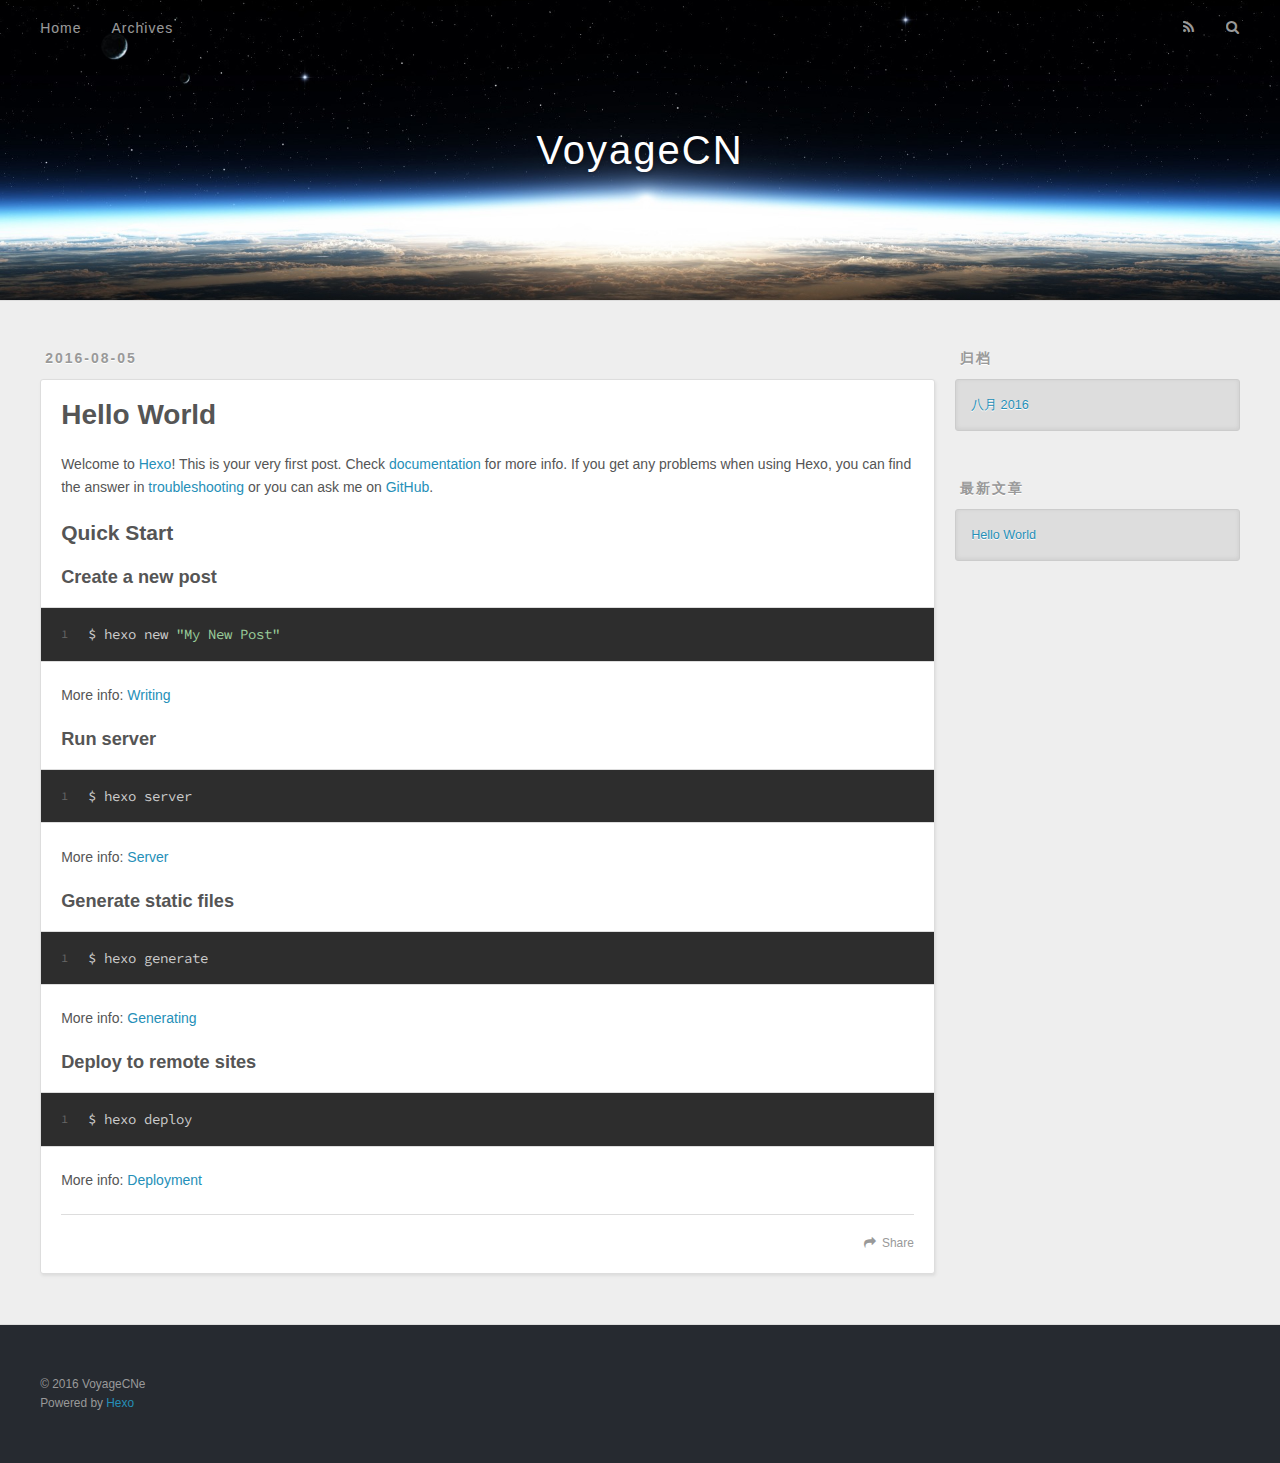
==== index.html @ 7c6bec61 "Site updated: 2016-08-05 23:57:47" ====
<!DOCTYPE html>
<html>
<head>
  <meta charset="utf-8">
  
  <title>VoyageCN</title>
  <meta name="viewport" content="width=device-width, initial-scale=1, maximum-scale=1">
  <meta property="og:type" content="website">
<meta property="og:title" content="VoyageCN">
<meta property="og:url" content="http://yoursite.com/index.html">
<meta property="og:site_name" content="VoyageCN">
<meta name="twitter:card" content="summary">
<meta name="twitter:title" content="VoyageCN">
  
    <link rel="alternate" href="/atom.xml" title="VoyageCN" type="application/atom+xml">
  
  
    <link rel="icon" href="/favicon.png">
  
  
    <link href="//fonts.googleapis.com/css?family=Source+Code+Pro" rel="stylesheet" type="text/css">
  
  <link rel="stylesheet" href="/css/style.css">
  

</head>

<body>
  <div id="container">
    <div id="wrap">
      <header id="header">
  <div id="banner"></div>
  <div id="header-outer" class="outer">
    <div id="header-title" class="inner">
      <h1 id="logo-wrap">
        <a href="/" id="logo">VoyageCN</a>
      </h1>
      
    </div>
    <div id="header-inner" class="inner">
      <nav id="main-nav">
        <a id="main-nav-toggle" class="nav-icon"></a>
        
          <a class="main-nav-link" href="/">Home</a>
        
          <a class="main-nav-link" href="/archives">Archives</a>
        
      </nav>
      <nav id="sub-nav">
        
          <a id="nav-rss-link" class="nav-icon" href="/atom.xml" title="RSS Feed"></a>
        
        <a id="nav-search-btn" class="nav-icon" title="搜索"></a>
      </nav>
      <div id="search-form-wrap">
        <form action="//google.com/search" method="get" accept-charset="UTF-8" class="search-form"><input type="search" name="q" results="0" class="search-form-input" placeholder="Search"><button type="submit" class="search-form-submit">&#xF002;</button><input type="hidden" name="sitesearch" value="http://yoursite.com"></form>
      </div>
    </div>
  </div>
</header>
      <div class="outer">
        <section id="main">
  
    <article id="post-hello-world" class="article article-type-post" itemscope itemprop="blogPost">
  <div class="article-meta">
    <a href="/2016/08/05/hello-world/" class="article-date">
  <time datetime="2016-08-05T15:21:32.000Z" itemprop="datePublished">2016-08-05</time>
</a>
    
  </div>
  <div class="article-inner">
    
    
      <header class="article-header">
        
  
    <h1 itemprop="name">
      <a class="article-title" href="/2016/08/05/hello-world/">Hello World</a>
    </h1>
  

      </header>
    
    <div class="article-entry" itemprop="articleBody">
      
        <p>Welcome to <a href="https://hexo.io/" target="_blank" rel="external">Hexo</a>! This is your very first post. Check <a href="https://hexo.io/docs/" target="_blank" rel="external">documentation</a> for more info. If you get any problems when using Hexo, you can find the answer in <a href="https://hexo.io/docs/troubleshooting.html" target="_blank" rel="external">troubleshooting</a> or you can ask me on <a href="https://github.com/hexojs/hexo/issues" target="_blank" rel="external">GitHub</a>.</p>
<h2 id="Quick-Start"><a href="#Quick-Start" class="headerlink" title="Quick Start"></a>Quick Start</h2><h3 id="Create-a-new-post"><a href="#Create-a-new-post" class="headerlink" title="Create a new post"></a>Create a new post</h3><figure class="highlight bash"><table><tr><td class="gutter"><pre><div class="line">1</div></pre></td><td class="code"><pre><div class="line">$ hexo new <span class="string">"My New Post"</span></div></pre></td></tr></table></figure>
<p>More info: <a href="https://hexo.io/docs/writing.html" target="_blank" rel="external">Writing</a></p>
<h3 id="Run-server"><a href="#Run-server" class="headerlink" title="Run server"></a>Run server</h3><figure class="highlight bash"><table><tr><td class="gutter"><pre><div class="line">1</div></pre></td><td class="code"><pre><div class="line">$ hexo server</div></pre></td></tr></table></figure>
<p>More info: <a href="https://hexo.io/docs/server.html" target="_blank" rel="external">Server</a></p>
<h3 id="Generate-static-files"><a href="#Generate-static-files" class="headerlink" title="Generate static files"></a>Generate static files</h3><figure class="highlight bash"><table><tr><td class="gutter"><pre><div class="line">1</div></pre></td><td class="code"><pre><div class="line">$ hexo generate</div></pre></td></tr></table></figure>
<p>More info: <a href="https://hexo.io/docs/generating.html" target="_blank" rel="external">Generating</a></p>
<h3 id="Deploy-to-remote-sites"><a href="#Deploy-to-remote-sites" class="headerlink" title="Deploy to remote sites"></a>Deploy to remote sites</h3><figure class="highlight bash"><table><tr><td class="gutter"><pre><div class="line">1</div></pre></td><td class="code"><pre><div class="line">$ hexo deploy</div></pre></td></tr></table></figure>
<p>More info: <a href="https://hexo.io/docs/deployment.html" target="_blank" rel="external">Deployment</a></p>

      
    </div>
    <footer class="article-footer">
      <a data-url="http://yoursite.com/2016/08/05/hello-world/" data-id="cirhxqib10000ynwlud2ltbh0" class="article-share-link">Share</a>
      
      
    </footer>
  </div>
  
</article>


  

</section>
        
          <aside id="sidebar">
  
    

  
    

  
    
  
    
  <div class="widget-wrap">
    <h3 class="widget-title">归档</h3>
    <div class="widget">
      <ul class="archive-list"><li class="archive-list-item"><a class="archive-list-link" href="/archives/2016/08/">八月 2016</a></li></ul>
    </div>
  </div>


  
    
  <div class="widget-wrap">
    <h3 class="widget-title">最新文章</h3>
    <div class="widget">
      <ul>
        
          <li>
            <a href="/2016/08/05/hello-world/">Hello World</a>
          </li>
        
      </ul>
    </div>
  </div>

  
</aside>
        
      </div>
      <footer id="footer">
  
  <div class="outer">
    <div id="footer-info" class="inner">
      &copy; 2016 VoyageCNe<br>
      Powered by <a href="http://hexo.io/" target="_blank">Hexo</a>
    </div>
  </div>
</footer>
    </div>
    <nav id="mobile-nav">
  
    <a href="/" class="mobile-nav-link">Home</a>
  
    <a href="/archives" class="mobile-nav-link">Archives</a>
  
</nav>
    

<script src="//ajax.googleapis.com/ajax/libs/jquery/2.0.3/jquery.min.js"></script>


  <link rel="stylesheet" href="/fancybox/jquery.fancybox.css">
  <script src="/fancybox/jquery.fancybox.pack.js"></script>


<script src="/js/script.js"></script>

  </div>
</body>
</html>
---- css/style.css ----
body {
  width: 100%;
}
body:before,
body:after {
  content: "";
  display: table;
}
body:after {
  clear: both;
}
html,
body,
div,
span,
applet,
object,
iframe,
h1,
h2,
h3,
h4,
h5,
h6,
p,
blockquote,
pre,
a,
abbr,
acronym,
address,
big,
cite,
code,
del,
dfn,
em,
img,
ins,
kbd,
q,
s,
samp,
small,
strike,
strong,
sub,
sup,
tt,
var,
dl,
dt,
dd,
ol,
ul,
li,
fieldset,
form,
label,
legend,
table,
caption,
tbody,
tfoot,
thead,
tr,
th,
td {
  margin: 0;
  padding: 0;
  border: 0;
  outline: 0;
  font-weight: inherit;
  font-style: inherit;
  font-family: inherit;
  font-size: 100%;
  vertical-align: baseline;
}
body {
  line-height: 1;
  color: #000;
  background: #fff;
}
ol,
ul {
  list-style: none;
}
table {
  border-collapse: separate;
  border-spacing: 0;
  vertical-align: middle;
}
caption,
th,
td {
  text-align: left;
  font-weight: normal;
  vertical-align: middle;
}
a img {
  border: none;
}
input,
button {
  margin: 0;
  padding: 0;
}
input::-moz-focus-inner,
button::-moz-focus-inner {
  border: 0;
  padding: 0;
}
@font-face {
  font-family: FontAwesome;
  font-style: normal;
  font-weight: normal;
  src: url("fonts/fontawesome-webfont.eot?v=#4.0.3");
  src: url("fonts/fontawesome-webfont.eot?#iefix&v=#4.0.3") format("embedded-opentype"), url("fonts/fontawesome-webfont.woff?v=#4.0.3") format("woff"), url("fonts/fontawesome-webfont.ttf?v=#4.0.3") format("truetype"), url("fonts/fontawesome-webfont.svg#fontawesomeregular?v=#4.0.3") format("svg");
}
html,
body,
#container {
  height: 100%;
}
body {
  background: #eee;
  font: 14px "Helvetica Neue", Helvetica, Arial, sans-serif;
  -webkit-text-size-adjust: 100%;
}
.outer {
  max-width: 1220px;
  margin: 0 auto;
  padding: 0 20px;
}
.outer:before,
.outer:after {
  content: "";
  display: table;
}
.outer:after {
  clear: both;
}
.inner {
  display: inline;
  float: left;
  width: 98.33333333333333%;
  margin: 0 0.833333333333333%;
}
.left,
.alignleft {
  float: left;
}
.right,
.alignright {
  float: right;
}
.clear {
  clear: both;
}
#container {
  position: relative;
}
.mobile-nav-on {
  overflow: hidden;
}
#wrap {
  height: 100%;
  width: 100%;
  position: absolute;
  top: 0;
  left: 0;
  -webkit-transition: 0.2s ease-out;
  -moz-transition: 0.2s ease-out;
  -ms-transition: 0.2s ease-out;
  transition: 0.2s ease-out;
  z-index: 1;
  background: #eee;
}
.mobile-nav-on #wrap {
  left: 280px;
}
@media screen and (min-width: 768px) {
  #main {
    display: inline;
    float: left;
    width: 73.33333333333333%;
    margin: 0 0.833333333333333%;
  }
}
.article-date,
.article-category-link,
.archive-year,
.widget-title {
  text-decoration: none;
  text-transform: uppercase;
  letter-spacing: 2px;
  color: #999;
  margin-bottom: 1em;
  margin-left: 5px;
  line-height: 1em;
  text-shadow: 0 1px #fff;
  font-weight: bold;
}
.article-inner,
.archive-article-inner {
  background: #fff;
  -webkit-box-shadow: 1px 2px 3px #ddd;
  box-shadow: 1px 2px 3px #ddd;
  border: 1px solid #ddd;
  -webkit-border-radius: 3px;
  border-radius: 3px;
}
.article-entry h1,
.widget h1 {
  font-size: 2em;
}
.article-entry h2,
.widget h2 {
  font-size: 1.5em;
}
.article-entry h3,
.widget h3 {
  font-size: 1.3em;
}
.article-entry h4,
.widget h4 {
  font-size: 1.2em;
}
.article-entry h5,
.widget h5 {
  font-size: 1em;
}
.article-entry h6,
.widget h6 {
  font-size: 1em;
  color: #999;
}
.article-entry hr,
.widget hr {
  border: 1px dashed #ddd;
}
.article-entry strong,
.widget strong {
  font-weight: bold;
}
.article-entry em,
.widget em,
.article-entry cite,
.widget cite {
  font-style: italic;
}
.article-entry sup,
.widget sup,
.article-entry sub,
.widget sub {
  font-size: 0.75em;
  line-height: 0;
  position: relative;
  vertical-align: baseline;
}
.article-entry sup,
.widget sup {
  top: -0.5em;
}
.article-entry sub,
.widget sub {
  bottom: -0.2em;
}
.article-entry small,
.widget small {
  font-size: 0.85em;
}
.article-entry acronym,
.widget acronym,
.article-entry abbr,
.widget abbr {
  border-bottom: 1px dotted;
}
.article-entry ul,
.widget ul,
.article-entry ol,
.widget ol,
.article-entry dl,
.widget dl {
  margin: 0 20px;
  line-height: 1.6em;
}
.article-entry ul ul,
.widget ul ul,
.article-entry ol ul,
.widget ol ul,
.article-entry ul ol,
.widget ul ol,
.article-entry ol ol,
.widget ol ol {
  margin-top: 0;
  margin-bottom: 0;
}
.article-entry ul,
.widget ul {
  list-style: disc;
}
.article-entry ol,
.widget ol {
  list-style: decimal;
}
.article-entry dt,
.widget dt {
  font-weight: bold;
}
#header {
  height: 300px;
  position: relative;
  border-bottom: 1px solid #ddd;
}
#header:before,
#header:after {
  content: "";
  position: absolute;
  left: 0;
  right: 0;
  height: 40px;
}
#header:before {
  top: 0;
  background: -webkit-linear-gradient(rgba(0,0,0,0.2), transparent);
  background: -moz-linear-gradient(rgba(0,0,0,0.2), transparent);
  background: -ms-linear-gradient(rgba(0,0,0,0.2), transparent);
  background: linear-gradient(rgba(0,0,0,0.2), transparent);
}
#header:after {
  bottom: 0;
  background: -webkit-linear-gradient(transparent, rgba(0,0,0,0.2));
  background: -moz-linear-gradient(transparent, rgba(0,0,0,0.2));
  background: -ms-linear-gradient(transparent, rgba(0,0,0,0.2));
  background: linear-gradient(transparent, rgba(0,0,0,0.2));
}
#header-outer {
  height: 100%;
  position: relative;
}
#header-inner {
  position: relative;
  overflow: hidden;
}
#banner {
  position: absolute;
  top: 0;
  left: 0;
  width: 100%;
  height: 100%;
  background: url("images/banner.jpg") center #000;
  -webkit-background-size: cover;
  -moz-background-size: cover;
  background-size: cover;
  z-index: -1;
}
#header-title {
  text-align: center;
  height: 40px;
  position: absolute;
  top: 50%;
  left: 0;
  margin-top: -20px;
}
#logo,
#subtitle {
  text-decoration: none;
  color: #fff;
  font-weight: 300;
  text-shadow: 0 1px 4px rgba(0,0,0,0.3);
}
#logo {
  font-size: 40px;
  line-height: 40px;
  letter-spacing: 2px;
}
#subtitle {
  font-size: 16px;
  line-height: 16px;
  letter-spacing: 1px;
}
#subtitle-wrap {
  margin-top: 16px;
}
#main-nav {
  float: left;
  margin-left: -15px;
}
.nav-icon,
.main-nav-link {
  float: left;
  color: #fff;
  opacity: 0.6;
  text-decoration: none;
  text-shadow: 0 1px rgba(0,0,0,0.2);
  -webkit-transition: opacity 0.2s;
  -moz-transition: opacity 0.2s;
  -ms-transition: opacity 0.2s;
  transition: opacity 0.2s;
  display: block;
  padding: 20px 15px;
}
.nav-icon:hover,
.main-nav-link:hover {
  opacity: 1;
}
.nav-icon {
  font-family: FontAwesome;
  text-align: center;
  font-size: 14px;
  width: 14px;
  height: 14px;
  padding: 20px 15px;
  position: relative;
  cursor: pointer;
}
.main-nav-link {
  font-weight: 300;
  letter-spacing: 1px;
}
@media screen and (max-width: 479px) {
  .main-nav-link {
    display: none;
  }
}
#main-nav-toggle {
  display: none;
}
#main-nav-toggle:before {
  content: "\f0c9";
}
@media screen and (max-width: 479px) {
  #main-nav-toggle {
    display: block;
  }
}
#sub-nav {
  float: right;
  margin-right: -15px;
}
#nav-rss-link:before {
  content: "\f09e";
}
#nav-search-btn:before {
  content: "\f002";
}
#search-form-wrap {
  position: absolute;
  top: 15px;
  width: 150px;
  height: 30px;
  right: -150px;
  opacity: 0;
  -webkit-transition: 0.2s ease-out;
  -moz-transition: 0.2s ease-out;
  -ms-transition: 0.2s ease-out;
  transition: 0.2s ease-out;
}
#search-form-wrap.on {
  opacity: 1;
  right: 0;
}
@media screen and (max-width: 479px) {
  #search-form-wrap {
    width: 100%;
    right: -100%;
  }
}
.search-form {
  position: absolute;
  top: 0;
  left: 0;
  right: 0;
  background: #fff;
  padding: 5px 15px;
  -webkit-border-radius: 15px;
  border-radius: 15px;
  -webkit-box-shadow: 0 0 10px rgba(0,0,0,0.3);
  box-shadow: 0 0 10px rgba(0,0,0,0.3);
}
.search-form-input {
  border: none;
  background: none;
  color: #555;
  width: 100%;
  font: 13px "Helvetica Neue", Helvetica, Arial, sans-serif;
  outline: none;
}
.search-form-input::-webkit-search-results-decoration,
.search-form-input::-webkit-search-cancel-button {
  -webkit-appearance: none;
}
.search-form-submit {
  position: absolute;
  top: 50%;
  right: 10px;
  margin-top: -7px;
  font: 13px FontAwesome;
  border: none;
  background: none;
  color: #bbb;
  cursor: pointer;
}
.search-form-submit:hover,
.search-form-submit:focus {
  color: #777;
}
.article {
  margin: 50px 0;
}
.article-inner {
  overflow: hidden;
}
.article-meta:before,
.article-meta:after {
  content: "";
  display: table;
}
.article-meta:after {
  clear: both;
}
.article-date {
  float: left;
}
.article-category {
  float: left;
  line-height: 1em;
  color: #ccc;
  text-shadow: 0 1px #fff;
  margin-left: 8px;
}
.article-category:before {
  content: "\2022";
}
.article-category-link {
  margin: 0 12px 1em;
}
.article-header {
  padding: 20px 20px 0;
}
.article-title {
  text-decoration: none;
  font-size: 2em;
  font-weight: bold;
  color: #555;
  line-height: 1.1em;
  -webkit-transition: color 0.2s;
  -moz-transition: color 0.2s;
  -ms-transition: color 0.2s;
  transition: color 0.2s;
}
a.article-title:hover {
  color: #258fb8;
}
.article-entry {
  color: #555;
  padding: 0 20px;
}
.article-entry:before,
.article-entry:after {
  content: "";
  display: table;
}
.article-entry:after {
  clear: both;
}
.article-entry p,
.article-entry table {
  line-height: 1.6em;
  margin: 1.6em 0;
}
.article-entry h1,
.article-entry h2,
.article-entry h3,
.article-entry h4,
.article-entry h5,
.article-entry h6 {
  font-weight: bold;
}
.article-entry h1,
.article-entry h2,
.article-entry h3,
.article-entry h4,
.article-entry h5,
.article-entry h6 {
  line-height: 1.1em;
  margin: 1.1em 0;
}
.article-entry a {
  color: #258fb8;
  text-decoration: none;
}
.article-entry a:hover {
  text-decoration: underline;
}
.article-entry ul,
.article-entry ol,
.article-entry dl {
  margin-top: 1.6em;
  margin-bottom: 1.6em;
}
.article-entry img,
.article-entry video {
  max-width: 100%;
  height: auto;
  display: block;
  margin: auto;
}
.article-entry iframe {
  border: none;
}
.article-entry table {
  width: 100%;
  border-collapse: collapse;
  border-spacing: 0;
}
.article-entry th {
  font-weight: bold;
  border-bottom: 3px solid #ddd;
  padding-bottom: 0.5em;
}
.article-entry td {
  border-bottom: 1px solid #ddd;
  padding: 10px 0;
}
.article-entry blockquote {
  font-family: Georgia, "Times New Roman", serif;
  font-size: 1.4em;
  margin: 1.6em 20px;
  text-align: center;
}
.article-entry blockquote footer {
  font-size: 14px;
  margin: 1.6em 0;
  font-family: "Helvetica Neue", Helvetica, Arial, sans-serif;
}
.article-entry blockquote footer cite:before {
  content: "—";
  padding: 0 0.5em;
}
.article-entry .pullquote {
  text-align: left;
  width: 45%;
  margin: 0;
}
.article-entry .pullquote.left {
  margin-left: 0.5em;
  margin-right: 1em;
}
.article-entry .pullquote.right {
  margin-right: 0.5em;
  margin-left: 1em;
}
.article-entry .caption {
  color: #999;
  display: block;
  font-size: 0.9em;
  margin-top: 0.5em;
  position: relative;
  text-align: center;
}
.article-entry .video-container {
  position: relative;
  padding-top: 56.25%;
  height: 0;
  overflow: hidden;
}
.article-entry .video-container iframe,
.article-entry .video-container object,
.article-entry .video-container embed {
  position: absolute;
  top: 0;
  left: 0;
  width: 100%;
  height: 100%;
  margin-top: 0;
}
.article-more-link a {
  display: inline-block;
  line-height: 1em;
  padding: 6px 15px;
  -webkit-border-radius: 15px;
  border-radius: 15px;
  background: #eee;
  color: #999;
  text-shadow: 0 1px #fff;
  text-decoration: none;
}
.article-more-link a:hover {
  background: #258fb8;
  color: #fff;
  text-decoration: none;
  text-shadow: 0 1px #1e7293;
}
.article-footer {
  font-size: 0.85em;
  line-height: 1.6em;
  border-top: 1px solid #ddd;
  padding-top: 1.6em;
  margin: 0 20px 20px;
}
.article-footer:before,
.article-footer:after {
  content: "";
  display: table;
}
.article-footer:after {
  clear: both;
}
.article-footer a {
  color: #999;
  text-decoration: none;
}
.article-footer a:hover {
  color: #555;
}
.article-tag-list-item {
  float: left;
  margin-right: 10px;
}
.article-tag-list-link:before {
  content: "#";
}
.article-comment-link {
  float: right;
}
.article-comment-link:before {
  content: "\f075";
  font-family: FontAwesome;
  padding-right: 8px;
}
.article-share-link {
  cursor: pointer;
  float: right;
  margin-left: 20px;
}
.article-share-link:before {
  content: "\f064";
  font-family: FontAwesome;
  padding-right: 6px;
}
#article-nav {
  position: relative;
}
#article-nav:before,
#article-nav:after {
  content: "";
  display: table;
}
#article-nav:after {
  clear: both;
}
@media screen and (min-width: 768px) {
  #article-nav {
    margin: 50px 0;
  }
  #article-nav:before {
    width: 8px;
    height: 8px;
    position: absolute;
    top: 50%;
    left: 50%;
    margin-top: -4px;
    margin-left: -4px;
    content: "";
    -webkit-border-radius: 50%;
    border-radius: 50%;
    background: #ddd;
    -webkit-box-shadow: 0 1px 2px #fff;
    box-shadow: 0 1px 2px #fff;
  }
}
.article-nav-link-wrap {
  text-decoration: none;
  text-shadow: 0 1px #fff;
  color: #999;
  -webkit-box-sizing: border-box;
  -moz-box-sizing: border-box;
  box-sizing: border-box;
  margin-top: 50px;
  text-align: center;
  display: block;
}
.article-nav-link-wrap:hover {
  color: #555;
}
@media screen and (min-width: 768px) {
  .article-nav-link-wrap {
    width: 50%;
    margin-top: 0;
  }
}
@media screen and (min-width: 768px) {
  #article-nav-newer {
    float: left;
    text-align: right;
    padding-right: 20px;
  }
}
@media screen and (min-width: 768px) {
  #article-nav-older {
    float: right;
    text-align: left;
    padding-left: 20px;
  }
}
.article-nav-caption {
  text-transform: uppercase;
  letter-spacing: 2px;
  color: #ddd;
  line-height: 1em;
  font-weight: bold;
}
#article-nav-newer .article-nav-caption {
  margin-right: -2px;
}
.article-nav-title {
  font-size: 0.85em;
  line-height: 1.6em;
  margin-top: 0.5em;
}
.article-share-box {
  position: absolute;
  display: none;
  background: #fff;
  -webkit-box-shadow: 1px 2px 10px rgba(0,0,0,0.2);
  box-shadow: 1px 2px 10px rgba(0,0,0,0.2);
  -webkit-border-radius: 3px;
  border-radius: 3px;
  margin-left: -145px;
  overflow: hidden;
  z-index: 1;
}
.article-share-box.on {
  display: block;
}
.article-share-input {
  width: 100%;
  background: none;
  -webkit-box-sizing: border-box;
  -moz-box-sizing: border-box;
  box-sizing: border-box;
  font: 14px "Helvetica Neue", Helvetica, Arial, sans-serif;
  padding: 0 15px;
  color: #555;
  outline: none;
  border: 1px solid #ddd;
  -webkit-border-radius: 3px 3px 0 0;
  border-radius: 3px 3px 0 0;
  height: 36px;
  line-height: 36px;
}
.article-share-links {
  background: #eee;
}
.article-share-links:before,
.article-share-links:after {
  content: "";
  display: table;
}
.article-share-links:after {
  clear: both;
}
.article-share-twitter,
.article-share-facebook,
.article-share-pinterest,
.article-share-google {
  width: 50px;
  height: 36px;
  display: block;
  float: left;
  position: relative;
  color: #999;
  text-shadow: 0 1px #fff;
}
.article-share-twitter:before,
.article-share-facebook:before,
.article-share-pinterest:before,
.article-share-google:before {
  font-size: 20px;
  font-family: FontAwesome;
  width: 20px;
  height: 20px;
  position: absolute;
  top: 50%;
  left: 50%;
  margin-top: -10px;
  margin-left: -10px;
  text-align: center;
}
.article-share-twitter:hover,
.article-share-facebook:hover,
.article-share-pinterest:hover,
.article-share-google:hover {
  color: #fff;
}
.article-share-twitter:before {
  content: "\f099";
}
.article-share-twitter:hover {
  background: #00aced;
  text-shadow: 0 1px #008abe;
}
.article-share-facebook:before {
  content: "\f09a";
}
.article-share-facebook:hover {
  background: #3b5998;
  text-shadow: 0 1px #2f477a;
}
.article-share-pinterest:before {
  content: "\f0d2";
}
.article-share-pinterest:hover {
  background: #cb2027;
  text-shadow: 0 1px #a21a1f;
}
.article-share-google:before {
  content: "\f0d5";
}
.article-share-google:hover {
  background: #dd4b39;
  text-shadow: 0 1px #be3221;
}
.article-gallery {
  background: #000;
  position: relative;
}
.article-gallery-photos {
  position: relative;
  overflow: hidden;
}
.article-gallery-img {
  display: none;
  max-width: 100%;
}
.article-gallery-img:first-child {
  display: block;
}
.article-gallery-img.loaded {
  position: absolute;
  display: block;
}
.article-gallery-img img {
  display: block;
  max-width: 100%;
  margin: 0 auto;
}
#comments {
  background: #fff;
  -webkit-box-shadow: 1px 2px 3px #ddd;
  box-shadow: 1px 2px 3px #ddd;
  padding: 20px;
  border: 1px solid #ddd;
  -webkit-border-radius: 3px;
  border-radius: 3px;
  margin: 50px 0;
}
#comments a {
  color: #258fb8;
}
.archives-wrap {
  margin: 50px 0;
}
.archives:before,
.archives:after {
  content: "";
  display: table;
}
.archives:after {
  clear: both;
}
.archive-year-wrap {
  margin-bottom: 1em;
}
.archives {
  -webkit-column-gap: 10px;
  -moz-column-gap: 10px;
  column-gap: 10px;
}
@media screen and (min-width: 480px) and (max-width: 767px) {
  .archives {
    -webkit-column-count: 2;
    -moz-column-count: 2;
    column-count: 2;
  }
}
@media screen and (min-width: 768px) {
  .archives {
    -webkit-column-count: 3;
    -moz-column-count: 3;
    column-count: 3;
  }
}
.archive-article {
  -webkit-column-break-inside: avoid;
  page-break-inside: avoid;
  overflow: hidden;
  break-inside: avoid-column;
}
.archive-article-inner {
  padding: 10px;
  margin-bottom: 15px;
}
.archive-article-title {
  text-decoration: none;
  font-weight: bold;
  color: #555;
  -webkit-transition: color 0.2s;
  -moz-transition: color 0.2s;
  -ms-transition: color 0.2s;
  transition: color 0.2s;
  line-height: 1.6em;
}
.archive-article-title:hover {
  color: #258fb8;
}
.archive-article-footer {
  margin-top: 1em;
}
.archive-article-date {
  color: #999;
  text-decoration: none;
  font-size: 0.85em;
  line-height: 1em;
  margin-bottom: 0.5em;
  display: block;
}
#page-nav {
  margin: 50px auto;
  background: #fff;
  -webkit-box-shadow: 1px 2px 3px #ddd;
  box-shadow: 1px 2px 3px #ddd;
  border: 1px solid #ddd;
  -webkit-border-radius: 3px;
  border-radius: 3px;
  text-align: center;
  color: #999;
  overflow: hidden;
}
#page-nav:before,
#page-nav:after {
  content: "";
  display: table;
}
#page-nav:after {
  clear: both;
}
#page-nav a,
#page-nav span {
  padding: 10px 20px;
  line-height: 1;
  height: 2ex;
}
#page-nav a {
  color: #999;
  text-decoration: none;
}
#page-nav a:hover {
  background: #999;
  color: #fff;
}
#page-nav .prev {
  float: left;
}
#page-nav .next {
  float: right;
}
#page-nav .page-number {
  display: inline-block;
}
@media screen and (max-width: 479px) {
  #page-nav .page-number {
    display: none;
  }
}
#page-nav .current {
  color: #555;
  font-weight: bold;
}
#page-nav .space {
  color: #ddd;
}
#footer {
  background: #262a30;
  padding: 50px 0;
  border-top: 1px solid #ddd;
  color: #999;
}
#footer a {
  color: #258fb8;
  text-decoration: none;
}
#footer a:hover {
  text-decoration: underline;
}
#footer-info {
  line-height: 1.6em;
  font-size: 0.85em;
}
.article-entry pre,
.article-entry .highlight {
  background: #2d2d2d;
  margin: 0 -20px;
  padding: 15px 20px;
  border-style: solid;
  border-color: #ddd;
  border-width: 1px 0;
  overflow: auto;
  color: #ccc;
  line-height: 22.400000000000002px;
}
.article-entry .highlight .gutter pre,
.article-entry .gist .gist-file .gist-data .line-numbers {
  color: #666;
  font-size: 0.85em;
}
.article-entry pre,
.article-entry code {
  font-family: "Source Code Pro", Consolas, Monaco, Menlo, Consolas, monospace;
}
.article-entry code {
  background: #eee;
  text-shadow: 0 1px #fff;
  padding: 0 0.3em;
}
.article-entry pre code {
  background: none;
  text-shadow: none;
  padding: 0;
}
.article-entry .highlight pre {
  border: none;
  margin: 0;
  padding: 0;
}
.article-entry .highlight table {
  margin: 0;
  width: auto;
}
.article-entry .highlight td {
  border: none;
  padding: 0;
}
.article-entry .highlight figcaption {
  font-size: 0.85em;
  color: #999;
  line-height: 1em;
  margin-bottom: 1em;
}
.article-entry .highlight figcaption:before,
.article-entry .highlight figcaption:after {
  content: "";
  display: table;
}
.article-entry .highlight figcaption:after {
  clear: both;
}
.article-entry .highlight figcaption a {
  float: right;
}
.article-entry .highlight .gutter pre {
  text-align: right;
  padding-right: 20px;
}
.article-entry .highlight .line {
  height: 22.400000000000002px;
}
.article-entry .highlight .line.marked {
  background: #515151;
}
.article-entry .gist {
  margin: 0 -20px;
  border-style: solid;
  border-color: #ddd;
  border-width: 1px 0;
  background: #2d2d2d;
  padding: 15px 20px 15px 0;
}
.article-entry .gist .gist-file {
  border: none;
  font-family: "Source Code Pro", Consolas, Monaco, Menlo, Consolas, monospace;
  margin: 0;
}
.article-entry .gist .gist-file .gist-data {
  background: none;
  border: none;
}
.article-entry .gist .gist-file .gist-data .line-numbers {
  background: none;
  border: none;
  padding: 0 20px 0 0;
}
.article-entry .gist .gist-file .gist-data .line-data {
  padding: 0 !important;
}
.article-entry .gist .gist-file .highlight {
  margin: 0;
  padding: 0;
  border: none;
}
.article-entry .gist .gist-file .gist-meta {
  background: #2d2d2d;
  color: #999;
  font: 0.85em "Helvetica Neue", Helvetica, Arial, sans-serif;
  text-shadow: 0 0;
  padding: 0;
  margin-top: 1em;
  margin-left: 20px;
}
.article-entry .gist .gist-file .gist-meta a {
  color: #258fb8;
  font-weight: normal;
}
.article-entry .gist .gist-file .gist-meta a:hover {
  text-decoration: underline;
}
pre .comment,
pre .title {
  color: #999;
}
pre .variable,
pre .attribute,
pre .tag,
pre .regexp,
pre .ruby .constant,
pre .xml .tag .title,
pre .xml .pi,
pre .xml .doctype,
pre .html .doctype,
pre .css .id,
pre .css .class,
pre .css .pseudo {
  color: #f2777a;
}
pre .number,
pre .preprocessor,
pre .built_in,
pre .literal,
pre .params,
pre .constant {
  color: #f99157;
}
pre .class,
pre .ruby .class .title,
pre .css .rules .attribute {
  color: #9c9;
}
pre .string,
pre .value,
pre .inheritance,
pre .header,
pre .ruby .symbol,
pre .xml .cdata {
  color: #9c9;
}
pre .css .hexcolor {
  color: #6cc;
}
pre .function,
pre .python .decorator,
pre .python .title,
pre .ruby .function .title,
pre .ruby .title .keyword,
pre .perl .sub,
pre .javascript .title,
pre .coffeescript .title {
  color: #69c;
}
pre .keyword,
pre .javascript .function {
  color: #c9c;
}
@media screen and (max-width: 479px) {
  #mobile-nav {
    position: absolute;
    top: 0;
    left: 0;
    width: 280px;
    height: 100%;
    background: #191919;
    border-right: 1px solid #fff;
  }
}
@media screen and (max-width: 479px) {
  .mobile-nav-link {
    display: block;
    color: #999;
    text-decoration: none;
    padding: 15px 20px;
    font-weight: bold;
  }
  .mobile-nav-link:hover {
    color: #fff;
  }
}
@media screen and (min-width: 768px) {
  #sidebar {
    display: inline;
    float: left;
    width: 23.333333333333332%;
    margin: 0 0.833333333333333%;
  }
}
.widget-wrap {
  margin: 50px 0;
}
.widget {
  color: #777;
  text-shadow: 0 1px #fff;
  background: #ddd;
  -webkit-box-shadow: 0 -1px 4px #ccc inset;
  box-shadow: 0 -1px 4px #ccc inset;
  border: 1px solid #ccc;
  padding: 15px;
  -webkit-border-radius: 3px;
  border-radius: 3px;
}
.widget a {
  color: #258fb8;
  text-decoration: none;
}
.widget a:hover {
  text-decoration: underline;
}
.widget ul ul,
.widget ol ul,
.widget dl ul,
.widget ul ol,
.widget ol ol,
.widget dl ol,
.widget ul dl,
.widget ol dl,
.widget dl dl {
  margin-left: 15px;
  list-style: disc;
}
.widget {
  line-height: 1.6em;
  word-wrap: break-word;
  font-size: 0.9em;
}
.widget ul,
.widget ol {
  list-style: none;
  margin: 0;
}
.widget ul ul,
.widget ol ul,
.widget ul ol,
.widget ol ol {
  margin: 0 20px;
}
.widget ul ul,
.widget ol ul {
  list-style: disc;
}
.widget ul ol,
.widget ol ol {
  list-style: decimal;
}
.category-list-count,
.tag-list-count,
.archive-list-count {
  padding-left: 5px;
  color: #999;
  font-size: 0.85em;
}
.category-list-count:before,
.tag-list-count:before,
.archive-list-count:before {
  content: "(";
}
.category-list-count:after,
.tag-list-count:after,
.archive-list-count:after {
  content: ")";
}
.tagcloud a {
  margin-right: 5px;
  display: inline-block;
}
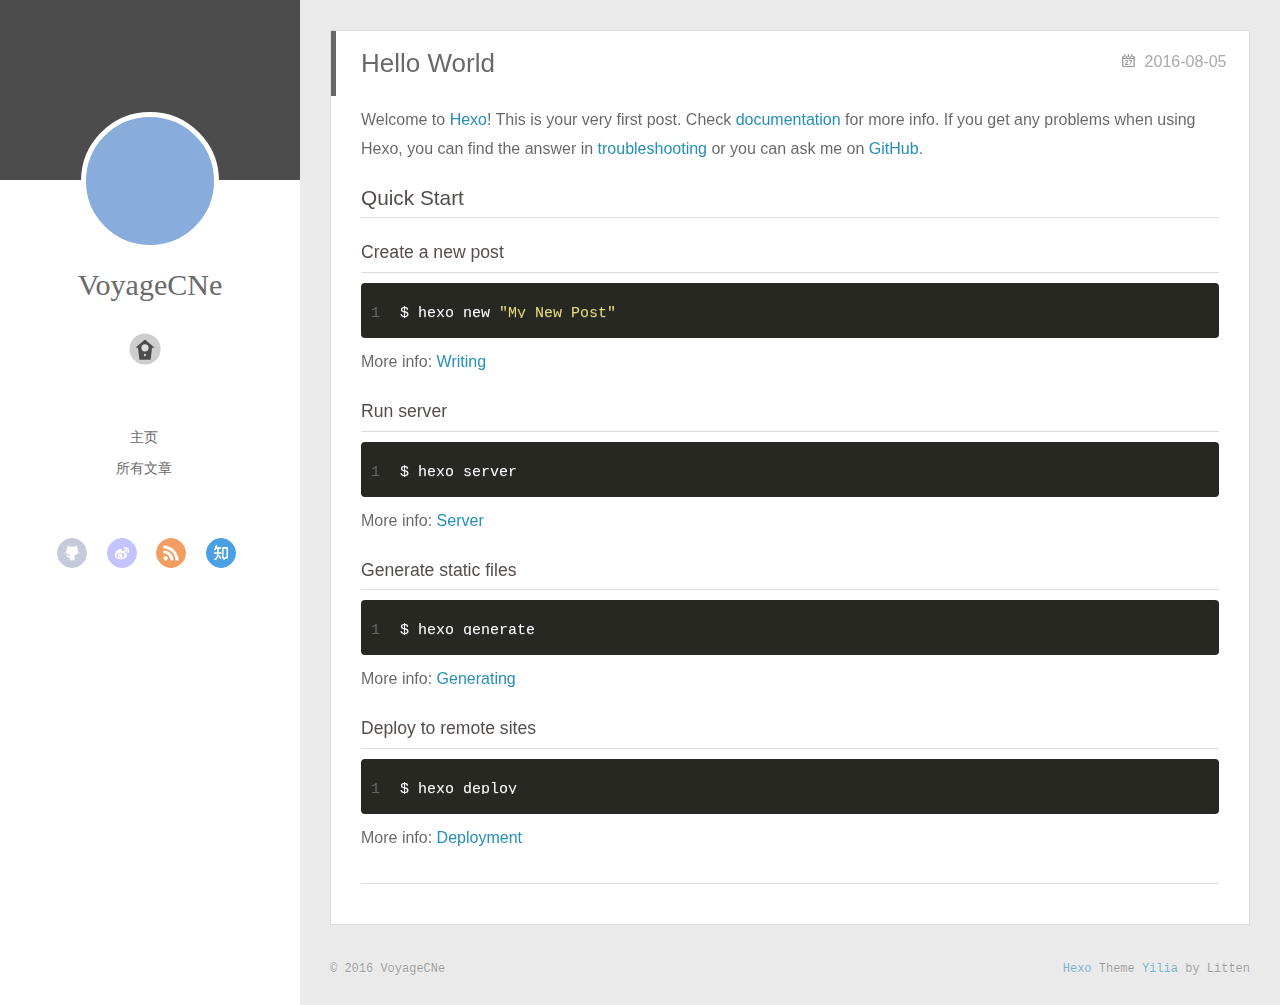
==== commit 0ffc7b62: "Site updated: 2016-08-06 09:46:15" ====
--- a/index.html
+++ b/index.html
@@ -3,6 +3,7 @@
 <head>
   <meta charset="utf-8">
   
+  <meta http-equiv="X-UA-Compatible" content="IE=edge" >
   <title>VoyageCN</title>
   <meta name="viewport" content="width=device-width, initial-scale=1, maximum-scale=1">
   <meta property="og:type" content="website">
@@ -12,63 +13,199 @@
 <meta name="twitter:card" content="summary">
 <meta name="twitter:title" content="VoyageCN">
   
-    <link rel="alternate" href="/atom.xml" title="VoyageCN" type="application/atom+xml">
-  
-  
-    <link rel="icon" href="/favicon.png">
-  
-  
-    <link href="//fonts.googleapis.com/css?family=Source+Code+Pro" rel="stylesheet" type="text/css">
+    <link rel="alternative" href="/atom.xml" title="VoyageCN" type="application/atom+xml">
+  
+  
+    <link rel="icon" href="//favicon.png">
   
   <link rel="stylesheet" href="/css/style.css">
-  
-
 </head>
 
 <body>
   <div id="container">
-    <div id="wrap">
-      <header id="header">
-  <div id="banner"></div>
-  <div id="header-outer" class="outer">
-    <div id="header-title" class="inner">
-      <h1 id="logo-wrap">
-        <a href="/" id="logo">VoyageCN</a>
-      </h1>
-      
-    </div>
-    <div id="header-inner" class="inner">
-      <nav id="main-nav">
-        <a id="main-nav-toggle" class="nav-icon"></a>
-        
-          <a class="main-nav-link" href="/">Home</a>
-        
-          <a class="main-nav-link" href="/archives">Archives</a>
-        
-      </nav>
-      <nav id="sub-nav">
-        
-          <a id="nav-rss-link" class="nav-icon" href="/atom.xml" title="RSS Feed"></a>
-        
-        <a id="nav-search-btn" class="nav-icon" title="搜索"></a>
-      </nav>
-      <div id="search-form-wrap">
-        <form action="//google.com/search" method="get" accept-charset="UTF-8" class="search-form"><input type="search" name="q" results="0" class="search-form-input" placeholder="Search"><button type="submit" class="search-form-submit">&#xF002;</button><input type="hidden" name="sitesearch" value="http://yoursite.com"></form>
-      </div>
-    </div>
-  </div>
-</header>
-      <div class="outer">
-        <section id="main">
+    <div class="left-col">
+    <div class="overlay"></div>
+<div class="intrude-less">
+	<header id="header" class="inner">
+		<a href="/" class="profilepic">
+			
+			<img lazy-src="0" class="js-avatar">
+			
+		</a>
+
+		<hgroup>
+		  <h1 class="header-author"><a href="/">VoyageCNe</a></h1>
+		</hgroup>
+
+		
+
+		
+			<div class="switch-btn">
+				<div class="icon">
+					<div class="icon-ctn">
+						<div class="icon-wrap icon-house" data-idx="0">
+							<div class="birdhouse"></div>
+							<div class="birdhouse_holes"></div>
+						</div>
+						<div class="icon-wrap icon-ribbon hide" data-idx="1">
+							<div class="ribbon"></div>
+						</div>
+						
+						<div class="icon-wrap icon-link hide" data-idx="2">
+							<div class="loopback_l"></div>
+							<div class="loopback_r"></div>
+						</div>
+						
+						
+						<div class="icon-wrap icon-me hide" data-idx="3">
+							<div class="user"></div>
+							<div class="shoulder"></div>
+						</div>
+						
+					</div>
+					
+				</div>
+				<div class="tips-box hide">
+					<div class="tips-arrow"></div>
+					<ul class="tips-inner">
+						<li>Menu</li>
+						<li>Tags</li>
+						
+						<li>Links</li>
+						
+						
+						<li>Über</li>
+						
+					</ul>
+				</div>
+			</div>
+		
+
+		<div class="switch-area">
+			<div class="switch-wrap">
+				<section class="switch-part switch-part1">
+					<nav class="header-menu">
+						<ul>
+						
+							<li><a href="/">主页</a></li>
+				        
+							<li><a href="/archives">所有文章</a></li>
+				        
+						</ul>
+					</nav>
+					<nav class="header-nav">
+						<div class="social">
+							
+								<a class="github" target="_blank" href="#" title="github">github</a>
+					        
+								<a class="weibo" target="_blank" href="#" title="weibo">weibo</a>
+					        
+								<a class="rss" target="_blank" href="#" title="rss">rss</a>
+					        
+								<a class="zhihu" target="_blank" href="#" title="zhihu">zhihu</a>
+					        
+						</div>
+					</nav>
+				</section>
+				
+				
+				<section class="switch-part switch-part2">
+					<div class="widget tagcloud" id="js-tagcloud">
+						
+					</div>
+				</section>
+				
+				
+				
+				<section class="switch-part switch-part3">
+					<div id="js-friends">
+					
+			          <a target="_blank" class="main-nav-link switch-friends-link" href="http://localhost:4000/">奥巴马的博客</a>
+			        
+			          <a target="_blank" class="main-nav-link switch-friends-link" href="http://localhost:4000/">卡卡的美丽传说</a>
+			        
+			          <a target="_blank" class="main-nav-link switch-friends-link" href="http://localhost:4000/">本泽马的博客</a>
+			        
+			          <a target="_blank" class="main-nav-link switch-friends-link" href="http://localhost:4000/">吉格斯的博客</a>
+			        
+			          <a target="_blank" class="main-nav-link switch-friends-link" href="http://localhost:4000/">习大大大不同</a>
+			        
+			          <a target="_blank" class="main-nav-link switch-friends-link" href="http://localhost:4000/">托蒂的博客</a>
+			        
+			        </div>
+				</section>
+				
+
+				
+				
+				<section class="switch-part switch-part4">
+				
+					<div id="js-aboutme">我是谁，我从哪里来，我到哪里去？我就是我，是颜色不一样的吃货…</div>
+				</section>
+				
+			</div>
+		</div>
+	</header>				
+</div>
+
+    </div>
+    <div class="mid-col">
+      <nav id="mobile-nav">
+  	<div class="overlay">
+  		<div class="slider-trigger"></div>
+  		<h1 class="header-author js-mobile-header hide">VoyageCNe</h1>
+  	</div>
+	<div class="intrude-less">
+		<header id="header" class="inner">
+			<div class="profilepic">
+				
+					<img lazy-src="0" class="js-avatar">
+				
+			</div>
+			<hgroup>
+			  <h1 class="header-author">VoyageCNe</h1>
+			</hgroup>
+			
+			<nav class="header-menu">
+				<ul>
+				
+					<li><a href="/">主页</a></li>
+		        
+					<li><a href="/archives">所有文章</a></li>
+		        
+		        <div class="clearfix"></div>
+				</ul>
+			</nav>
+			<nav class="header-nav">
+				<div class="social">
+					
+						<a class="github" target="_blank" href="#" title="github">github</a>
+			        
+						<a class="weibo" target="_blank" href="#" title="weibo">weibo</a>
+			        
+						<a class="rss" target="_blank" href="#" title="rss">rss</a>
+			        
+						<a class="zhihu" target="_blank" href="#" title="zhihu">zhihu</a>
+			        
+				</div>
+			</nav>
+		</header>				
+	</div>
+</nav>
+
+      <div class="body-wrap">
   
     <article id="post-hello-world" class="article article-type-post" itemscope itemprop="blogPost">
-  <div class="article-meta">
-    <a href="/2016/08/05/hello-world/" class="article-date">
-  <time datetime="2016-08-05T15:21:32.000Z" itemprop="datePublished">2016-08-05</time>
+  
+    <div class="article-meta">
+      <a href="/2016/08/05/hello-world/" class="article-date">
+  	<time datetime="2016-08-05T15:21:32.000Z" itemprop="datePublished">2016-08-05</time>
 </a>
-    
-  </div>
+    </div>
+  
   <div class="article-inner">
+    
+      <input type="hidden" class="isFancy" />
     
     
       <header class="article-header">
@@ -80,6 +217,7 @@
   
 
       </header>
+      
     
     <div class="article-entry" itemprop="articleBody">
       
@@ -95,85 +233,90 @@
 
       
     </div>
-    <footer class="article-footer">
-      <a data-url="http://yoursite.com/2016/08/05/hello-world/" data-id="cirhxqib10000ynwlud2ltbh0" class="article-share-link">Share</a>
-      
-      
-    </footer>
+    
+    <div class="article-info article-info-index">
+      
+      
+      
+
+      
+      <div class="clearfix"></div>
+    </div>
+    
   </div>
   
 </article>
 
 
-  
-
-</section>
-        
-          <aside id="sidebar">
-  
-    
-
-  
-    
-
-  
-    
-  
-    
-  <div class="widget-wrap">
-    <h3 class="widget-title">归档</h3>
-    <div class="widget">
-      <ul class="archive-list"><li class="archive-list-item"><a class="archive-list-link" href="/archives/2016/08/">八月 2016</a></li></ul>
-    </div>
-  </div>
-
-
-  
-    
-  <div class="widget-wrap">
-    <h3 class="widget-title">最新文章</h3>
-    <div class="widget">
-      <ul>
-        
-          <li>
-            <a href="/2016/08/05/hello-world/">Hello World</a>
-          </li>
-        
-      </ul>
-    </div>
-  </div>
-
-  
-</aside>
-        
-      </div>
+
+
+
+
+
+
+
+  
+  
+</div>
       <footer id="footer">
-  
   <div class="outer">
-    <div id="footer-info" class="inner">
-      &copy; 2016 VoyageCNe<br>
-      Powered by <a href="http://hexo.io/" target="_blank">Hexo</a>
+    <div id="footer-info">
+    	<div class="footer-left">
+    		&copy; 2016 VoyageCNe
+    	</div>
+      	<div class="footer-right">
+      		<a href="http://hexo.io/" target="_blank">Hexo</a>  Theme <a href="https://github.com/litten/hexo-theme-yilia" target="_blank">Yilia</a> by Litten
+      	</div>
     </div>
   </div>
 </footer>
     </div>
-    <nav id="mobile-nav">
-  
-    <a href="/" class="mobile-nav-link">Home</a>
-  
-    <a href="/archives" class="mobile-nav-link">Archives</a>
-  
-</nav>
-    
-
-<script src="//ajax.googleapis.com/ajax/libs/jquery/2.0.3/jquery.min.js"></script>
-
-
+    
   <link rel="stylesheet" href="/fancybox/jquery.fancybox.css">
-  <script src="/fancybox/jquery.fancybox.pack.js"></script>
-
-
-<script src="/js/script.js"></script>
+
+
+<script>
+	var yiliaConfig = {
+		fancybox: true,
+		mathjax: true,
+		animate: true,
+		isHome: true,
+		isPost: false,
+		isArchive: false,
+		isTag: false,
+		isCategory: false,
+		open_in_new: false,
+		root: /
+	}
+</script>
+<script src="http://7.url.cn/edu/jslib/comb/require-2.1.6,jquery-1.9.1.min.js"></script>
+<script src="/js/main.js"></script>
+
+
+
+
+
+
+<script type="text/x-mathjax-config">
+MathJax.Hub.Config({
+    tex2jax: {
+        inlineMath: [ ['$','$'], ["\\(","\\)"]  ],
+        processEscapes: true,
+        skipTags: ['script', 'noscript', 'style', 'textarea', 'pre', 'code']
+    }
+});
+
+MathJax.Hub.Queue(function() {
+    var all = MathJax.Hub.getAllJax(), i;
+    for(i=0; i < all.length; i += 1) {
+        all[i].SourceElement().parentNode.className += ' has-jax';                 
+    }       
+});
+</script>
+
+<script type="text/javascript" src="http://cdn.mathjax.org/mathjax/latest/MathJax.js?config=TeX-AMS-MML_HTMLorMML">
+</script>
+
 
   </div>
 </body>
--- a/css/style.css
+++ b/css/style.css
@@ -8,6 +8,13 @@
 }
 body:after {
   clear: both;
+}
+@font-face {
+  font-family: 'FontAwesome';
+  src: url("fonts/fontawesome-webfont.eot");
+  src: url("fonts/fontawesome-webfont.eot?#iefix") format("embedded-opentype"), url("fonts/fontawesome-webfont.woff") format("woff"), url("fonts/fontawesome-webfont.ttf") format("truetype"), url("fonts/fontawesome-webfont.svgz#FontAwesomeRegular") format("svg"), url("fonts/fontawesome-webfont.svg#FontAwesomeRegular") format("svg");
+  font-weight: normal;
+  font-style: normal;
 }
 html,
 body,
@@ -100,6 +107,13 @@
 a img {
   border: none;
 }
+ol {
+  list-style: decimal;
+  padding-left: 20px;
+}
+ul {
+  list-style: none;
+}
 input,
 button {
   margin: 0;
@@ -123,998 +137,1342 @@
   height: 100%;
 }
 body {
-  background: #eee;
-  font: 14px "Helvetica Neue", Helvetica, Arial, sans-serif;
-  -webkit-text-size-adjust: 100%;
-}
-.outer {
-  max-width: 1220px;
-  margin: 0 auto;
-  padding: 0 20px;
-}
-.outer:before,
-.outer:after {
+  font-family: "微软雅黑", "HelveticaNeue-Light", "Helvetica Neue Light", "Helvetica Neue", Helvetica, Arial, sans-serif;
+  font-size: 16px;
+  background: #fff;
+  color: rgba(0,0,0,0.6);
+  -webkit-overflow-scrolling: touch;
+}
+h1,
+h2,
+h3 {
+  display: block;
+}
+h1 {
+  font-size: 1.5em;
+}
+h2 {
+  font-size: 1.3em;
+}
+h3 {
+  font-size: 1.1em;
+}
+h4,
+h5,
+h6 {
+  font-size: 1em;
+}
+a {
+  text-decoration: none;
+  outline-width: 0;
+  color: #258fb8;
+  outline: none;
+}
+.alignleft {
+  float: left;
+}
+.alignright {
+  float: right;
+}
+.clearfix {
+  *zoom: 1;
+}
+.clearfix:after {
   content: "";
   display: table;
-}
-.outer:after {
   clear: both;
 }
 .inner {
-  display: inline;
-  float: left;
-  width: 98.33333333333333%;
-  margin: 0 0.833333333333333%;
-}
-.left,
-.alignleft {
-  float: left;
-}
-.right,
-.alignright {
-  float: right;
-}
-.clear {
-  clear: both;
+  width: 1000px;
+  margin: 0 auto;
+}
+.hide {
+  display: none;
+}
+@media screen and (max-width: 1040px) {
+  .inner {
+    width: 100%;
+  }
 }
 #container {
   position: relative;
-}
-.mobile-nav-on {
+  min-height: 100%;
+}
+#container #mobile-nav {
+  display: none;
+}
+#container #mobile-nav .overlay {
+  height: 110px;
+  position: absolute;
+  width: 100%;
+  background: #4d4d4d;
+}
+#container #mobile-nav .overlay.fixed {
+  position: fixed;
+  height: 42px;
+  z-index: 99;
+}
+#container #mobile-nav #header {
+  padding: 10px 0 0 0;
+}
+#container #mobile-nav #header .profilepic {
+  display: block;
+  position: relative;
+  z-index: 100;
+}
+#container #mobile-nav #header .header-menu {
+  height: auto;
+  margin: 10px;
+}
+#container #mobile-nav #header .header-menu ul {
+  text-align: center;
+  cursor: default;
+}
+#container #mobile-nav #header .header-menu li {
+  display: inline-block;
+  margin: 3px;
+}
+#container .left-col {
+  background: #fff;
+  width: 300px;
+  position: fixed;
+  opacity: 1;
+  -webkit-transition: all 0.2s ease-in;
+  -moz-transition: all 0.2s ease-in;
+  -ms-transition: all 0.2s ease-in;
+  transition: all 0.2s ease-in;
+  height: 100%;
+}
+#container .left-col .overlay {
+  width: 100%;
+  height: 180px;
+  background-color: #000;
+  position: absolute;
+  opacity: 0.7;
+}
+#container .left-col .intrude-less {
+  width: 76%;
+  text-align: center;
+  margin: 112px auto 0;
+}
+#container .mid-col {
+  position: absolute;
+  right: 0;
+  min-height: 100%;
+  background: #eaeaea;
+  left: 300px;
+  width: auto;
+}
+@media screen and (max-width: 800px) {
+  #container .left-col {
+    display: none;
+  }
+  #container .mid-col {
+    left: 0;
+  }
+  #container #header .header-nav {
+    position: relative;
+  }
+  #container .header-author.fixed {
+    position: fixed;
+    top: -13px;
+    width: 100%;
+    color: #ddd;
+  }
+  #container .overlay .slider-trigger {
+    position: absolute;
+    z-index: 101;
+    bottom: 0;
+    left: 0;
+    width: 42px;
+    height: 42px;
+  }
+  #container .overlay .slider-trigger:hover {
+    background: #444;
+  }
+  #container .overlay .slider-trigger:before {
+    color: #ddd;
+    content: "\f00b";
+    font: 16px FontAwesome;
+    width: 16px;
+    height: 16px;
+    margin-left: 9px;
+    margin-top: 14px;
+    display: block;
+  }
+  #container .article-header {
+    border-left: none;
+    padding: 0;
+    border-bottom: 1px dotted #ddd;
+  }
+  #container .article-header h1 {
+    margin-bottom: 10px;
+  }
+  #container .header-subtitle {
+    padding: 0 24px;
+  }
+  #container .article-info-index.article-info {
+    padding-top: 10px;
+    margin: 0;
+    border-top: 1px solid #ddd;
+  }
+  #container .article-info-post.article-info {
+    margin: 0;
+    padding-top: 10px;
+    border: none;
+  }
+  #container .article-more-link a {
+    float: right;
+  }
+  #container #viewer-box .viewer-box-l {
+    font-size: 14px;
+  }
+  #container .article {
+    padding: 10px;
+    margin: 10px;
+    font-size: 14px;
+  }
+  #container .article .article-entry {
+    padding-left: 0;
+    padding-right: 0;
+    padding-top: 10px;
+  }
+  #container .article .article-title {
+    font-size: 18px;
+    max-width: 185px;
+    display: block;
+    margin: 0;
+  }
+  #container .article .article-meta {
+    width: auto;
+    height: 30px;
+    margin-top: -5px;
+    position: ralative;
+  }
+  #container .article .article-meta .article-date {
+    font-size: 12px;
+    -webkit-border-radius: 0;
+    border-radius: 0;
+    color: #666;
+    background: none;
+    height: auto;
+    padding: 0;
+    margin: 0;
+    width: 100%;
+    text-align: left;
+    margin-left: 10px;
+  }
+  #container .article .article-meta .article-date time {
+    width: auto;
+    float: right;
+    margin-right: 10px;
+  }
+  #container .article .article-meta .article-tag-list {
+    margin-top: 7px;
+    position: absolute;
+    right: 10px;
+    top: 0;
+  }
+  #container .article .article-meta .article-tag-list:before {
+    float: left;
+    margin-top: 1px;
+    left: 0;
+  }
+  #container .article .article-meta .article-tag-list .article-tag-list-item {
+    float: left;
+    padding-left: 0;
+    width: auto;
+    max-width: 83px;
+  }
+  #container .article .article-meta .article-category {
+    margin-top: 7px;
+    position: absolute;
+    right: 10px;
+    top: -30px;
+  }
+  #container .article .article-meta .article-category:before {
+    float: left;
+    margin-top: 1px;
+    left: 15px;
+  }
+  #container .article .article-meta .article-category .article-category-link {
+    max-width: 83px;
+    width: auto;
+    padding-left: 10px;
+  }
+  #container .article .article-nav-link-wrap {
+    margin: 5px 0;
+  }
+  #container .article .article-nav-link-wrap strong {
+    float: left;
+    margin-right: 5px;
+  }
+  #container .article #article-nav-older {
+    float: none;
+    display: block;
+  }
+  #container .share {
+    padding: 3px 10px;
+  }
+  #container .duoshuo {
+    padding: 0 13px;
+  }
+  #container #disqus_thread {
+    padding: 0 13px;
+  }
+  #container #mobile-nav {
+    display: block;
+  }
+  #container #page-nav .extend {
+    opacity: 1;
+  }
+  #container .instagram .open-ins {
+    left: 2px;
+    top: -30px;
+    color: #aaa;
+  }
+  #container .info-on-right {
+    float: initial;
+  }
+  #container .archives-wrap {
+    margin: 10px 10px 0px;
+    padding: 10px;
+  }
+  #container .archives-wrap .archive-article-title {
+    font-size: 14px;
+  }
+  #container .archives-wrap .archive-year-wrap {
+    position: relative;
+    padding: 0 0 0 0;
+  }
+  #container .archives-wrap .archive-year-wrap a {
+    padding: 0 0 0 0;
+  }
+  #container .archives-wrap .article-meta .archive-article-date {
+    font-size: 12px;
+    margin-right: 10px;
+    margin-top: -5px;
+  }
+  #container .archives-wrap .article-meta .article-tag-list-link {
+    font-size: 12px;
+  }
+  #container .archives .archive-article {
+    padding: 10px 0;
+    margin-left: 0;
+  }
+  #container #footer .footer-left {
+    float: initial;
+    margin-bottom: 10px;
+  }
+  #container #footer .footer-right {
+    float: initial;
+  }
+}
+.header-author {
+  text-align: center;
+  margin: 0.67em 0;
+  font-family: Roboto, "Roboto", serif;
+  font-size: 30px;
+  -webkit-transition: 0.3s;
+  -moz-transition: 0.3s;
+  -ms-transition: 0.3s;
+  transition: 0.3s;
+}
+#header {
+  width: 100%;
+}
+#header a {
+  color: #696969;
+}
+#header a:hover {
+  color: #b0a0aa;
+}
+#header .profilepic {
+  text-align: center;
+  display: block;
+  border: 5px solid #fff;
+  -webkit-border-radius: 300px;
+  border-radius: 300px;
+  width: 128px;
+  height: 128px;
+  margin: 0 auto;
+  position: relative;
   overflow: hidden;
-}
-#wrap {
+  background: #88acdb;
+  -webkit-transition: all 0.2s ease-in;
+  display: -webkit-box;
+  -webkit-box-orient: horizontal;
+  -webkit-box-pack: center;
+  -webkit-box-align: center;
+  text-align: center;
+}
+#header .profilepic img {
+  width: 20%;
+  height: 20%;
+  -webkit-border-radius: 300px;
+  border-radius: 300px;
+  opacity: 0;
+  -webkit-transition: all 0.2s ease-in;
+}
+#header .profilepic img.show {
+  width: 100%;
   height: 100%;
+  opacity: 1;
+}
+#header .header-subtitle {
+  text-align: center;
+  color: #999;
+  font-size: 14px;
+  line-height: 25px;
+  overflow: hidden;
+  text-overflow: ellipsis;
+  display: -webkit-box;
+  -webkit-line-clamp: 2;
+  -webkit-box-orient: vertical;
+}
+#header .header-menu {
+  font-weight: 300;
+  line-height: 31px;
+  cursor: pointer;
+  text-transform: uppercase;
+  float: none;
+  min-height: 150px;
+  margin-left: -12px;
+  text-align: center;
+  display: -webkit-box;
+  -webkit-box-orient: horizontal;
+  -webkit-box-pack: center;
+  -webkit-box-align: center;
+}
+#header .header-menu li {
+  cursor: default;
+}
+#header .header-menu li a {
+  font-size: 14px;
+  min-width: 300px;
+}
+#header .switch-area {
+  position: relative;
   width: 100%;
-  position: absolute;
-  top: 0;
+  overflow: hidden;
+  min-height: 500px;
+  font-size: 14px;
+}
+#header .switch-area .switch-wrap {
+  -webkit-transition: -webkit-transform 0.3s ease-in;
+  -moz-transition: -moz-transform 0.3s ease-in;
+  -ms-transition: -ms-transform 0.3s ease-in;
+  transition: transform 0.3s ease-in;
+  position: relative;
+}
+#header .turn-left {
+  -webkit-transform: translate(-100%, 0);
+  -moz-transform: translate(-100%, 0);
+  -ms-transform: translate(-100%, 0);
+  transform: translate(-100%, 0);
+}
+#header .header-nav {
+  width: 100%;
+  position: absolute;
+  -webkit-transition: -webkit-transform 0.3s ease-in;
+  -moz-transition: -moz-transform 0.3s ease-in;
+  -ms-transition: -ms-transform 0.3s ease-in;
+  transition: transform 0.3s ease-in;
+}
+#header .header-nav .social {
+  margin-right: 15px;
+  margin-top: 10px;
+  text-align: center;
+}
+#header .header-nav .social a {
+  -webkit-border-radius: 50%;
+  border-radius: 50%;
+  display: -moz-inline-stack;
+  display: inline-block;
+  vertical-align: middle;
+  *vertical-align: auto;
+  zoom: 1;
+  *display: inline;
+  text-indent: -9999px;
+  margin: 0 8px 15px 8px;
+  opacity: 0.7;
+  width: 28px;
+  height: 28px;
+  -webkit-transition: 0.3s;
+  -moz-transition: 0.3s;
+  -ms-transition: 0.3s;
+  transition: 0.3s;
+}
+#header .header-nav .social a:hover {
+  opacity: 1;
+}
+#header .header-nav .social a:last-of-type {
+  margin-right: 0;
+}
+#header .header-nav .social a.weibo {
+  background: url("/img/weibo.png") center no-repeat #aaf;
+  border: 1px solid #aaf;
+}
+#header .header-nav .social a.weibo:hover {
+  border: 1px solid #aaf;
+}
+#header .header-nav .social a.rss {
+  background: url("/img/rss.png") center no-repeat #ef7522;
+  border: 1px solid #ef7522;
+}
+#header .header-nav .social a.rss:hover {
+  border: 1px solid #cf5d0f;
+}
+#header .header-nav .social a.github {
+  background: url("/img/github.png") center no-repeat #afb6ca;
+  border: 1px solid #afb6ca;
+}
+#header .header-nav .social a.github:hover {
+  border: 1px solid #909ab6;
+}
+#header .header-nav .social a.facebook {
+  background: url("/img/facebook.png") center no-repeat #3b5998;
+  border: 1px solid #3b5998;
+}
+#header .header-nav .social a.facebook:hover {
+  border: 1px solid #2d4373;
+}
+#header .header-nav .social a.google {
+  background: url("/img/google.png") center no-repeat #c83d20;
+  border: 1px solid #c83d20;
+}
+#header .header-nav .social a.google:hover {
+  border: 1px solid #9c3019;
+}
+#header .header-nav .social a.twitter {
+  background: url("/img/twitter.png") center no-repeat #55cff8;
+  border: 1px solid #55cff8;
+}
+#header .header-nav .social a.twitter:hover {
+  border: 1px solid #24c1f6;
+}
+#header .header-nav .social a.linkedin {
+  background: url("/img/linkedin.png") center no-repeat #005a87;
+  border: 1px solid #005a87;
+}
+#header .header-nav .social a.linkedin:hover {
+  border: 1px solid #006b98;
+}
+#header .header-nav .social a.zhihu {
+  background: url("/img/zhihu.png") center no-repeat #0078d8;
+  border: 1px solid #0078d8;
+}
+#header .header-nav .social a.zhihu:hover {
+  border: 1px solid #0078d8;
+}
+#header .header-nav .social a.douban {
+  background: url("/img/douban.png") center no-repeat #06c611;
+  border: 1px solid #06c611;
+}
+#header .header-nav .social a.douban:hover {
+  border: 1px solid #06c611;
+}
+#header .header-nav .social a.mail {
+  background: url("/img/mail.png") center no-repeat #005a87;
+  border: 1px solid #005a87;
+}
+#header .header-nav .social a.mail:hover {
+  border: 1px solid #006b98;
+}
+#header .switch-part {
+  width: 100%;
+  position: absolute;
+}
+#header .switch-part1 {
   left: 0;
-  -webkit-transition: 0.2s ease-out;
-  -moz-transition: 0.2s ease-out;
-  -ms-transition: 0.2s ease-out;
-  transition: 0.2s ease-out;
-  z-index: 1;
-  background: #eee;
-}
-.mobile-nav-on #wrap {
-  left: 280px;
-}
-@media screen and (min-width: 768px) {
-  #main {
-    display: inline;
-    float: left;
-    width: 73.33333333333333%;
-    margin: 0 0.833333333333333%;
-  }
-}
-.article-date,
-.article-category-link,
-.archive-year,
-.widget-title {
-  text-decoration: none;
-  text-transform: uppercase;
-  letter-spacing: 2px;
-  color: #999;
-  margin-bottom: 1em;
-  margin-left: 5px;
-  line-height: 1em;
-  text-shadow: 0 1px #fff;
-  font-weight: bold;
-}
-.article-inner,
-.archive-article-inner {
-  background: #fff;
-  -webkit-box-shadow: 1px 2px 3px #ddd;
-  box-shadow: 1px 2px 3px #ddd;
-  border: 1px solid #ddd;
+}
+#header .switch-part2 {
+  left: 100%;
+  top: 20px;
+  overlay-x: hidden;
+  overflow-y: auto;
+  max-height: 200px;
+}
+#header .switch-part3 {
+  left: 200%;
+  line-height: 30px;
+}
+#header .switch-part3 .switch-friends-link {
+  margin-right: 9px;
   -webkit-border-radius: 3px;
   border-radius: 3px;
-}
-.article-entry h1,
-.widget h1 {
-  font-size: 2em;
-}
-.article-entry h2,
-.widget h2 {
-  font-size: 1.5em;
-}
-.article-entry h3,
-.widget h3 {
-  font-size: 1.3em;
-}
-.article-entry h4,
-.widget h4 {
-  font-size: 1.2em;
-}
-.article-entry h5,
-.widget h5 {
-  font-size: 1em;
-}
-.article-entry h6,
-.widget h6 {
-  font-size: 1em;
+  padding: 5px;
+}
+#header .switch-part3 .switch-friends-link:hover {
+  background: #88acdb;
+  color: #fff;
+}
+#header .switch-part4 {
+  left: 300%;
+  text-align: left;
+  line-height: 30px;
+}
+.duoshuo {
+  padding: 0 40px;
+}
+#disqus_thread {
+  padding: 0 40px;
+}
+.archives-wrap {
+  position: relative;
+  margin: 0 30px;
+  padding-right: 60px;
+  border-bottom: 1px solid #eee;
+  background: #fff;
+}
+.archives-wrap:first-child {
+  margin-top: 30px;
+}
+.archives-wrap:last-child {
+  margin-bottom: 80px;
+}
+.archives-wrap .archive-year-wrap {
+  line-height: 35px;
+  width: 200px;
+  position: absolute;
+  padding-top: 15px;
+  font-size: 1.8em;
+}
+.archives-wrap .archive-year-wrap a {
+  color: #666;
+  font-weight: bold;
+  padding-left: 48px;
+}
+.archives {
+  position: relative;
+}
+.archives .article-info {
+  border: none;
+}
+.archives .archive-article {
+  margin-left: 200px;
+  padding: 20px 0;
+  border-bottom: 1px solid #eee;
+  border-top: 1px solid #fff;
+  position: relative;
+}
+.archives .archive-article:first-child {
+  border-top: none;
+}
+.archives .archive-article:last-child {
+  border-bottom: none;
+}
+.archives .archive-article-title {
+  font-size: 16px;
+  color: #333;
+  -webkit-transition: color 0.3s;
+  -moz-transition: color 0.3s;
+  -ms-transition: color 0.3s;
+  transition: color 0.3s;
+}
+.archives .archive-article-title:hover {
+  color: #657b83;
+}
+.archives .archive-article-title span {
+  display: block;
+  color: #a8a8a8;
+  font-size: 12px;
+  line-height: 14px;
+  height: 7px;
+  padding-left: 2px;
+}
+.archives .archive-article-title span:before {
+  display: inline-block;
+  content: "“";
+  font-family: serif;
+  font-size: 30px;
+  float: left;
+  margin: 4px 4px 0 -12px;
+  color: #c8c8c8;
+}
+.archive-article-inner .archive-article-header {
+  position: relative;
+}
+.archive-article-inner .article-meta {
+  position: relative;
+  float: right;
+  margin-top: -10px;
+  color: #555;
+  background: none;
+  text-align: right;
+  width: auto;
+}
+.archive-article-inner .article-meta .article-date time {
+  color: #aaa;
+}
+.archive-article-inner .article-meta .archive-article-date,
+.archive-article-inner .article-meta .article-tag-list {
+  margin-right: 30px;
+  display: -moz-inline-stack;
+  display: inline-block;
+  vertical-align: middle;
+  zoom: 1;
+  color: #666;
+  font-size: 14px;
+}
+.archive-article-inner .article-meta .archive-article-date {
+  cursor: default;
+  font-size: 12px;
+  margin-bottom: 5px;
+  margin-top: -10px;
+}
+.archive-article-inner .article-meta .archive-article-date time:before {
+  content: "\f073";
   color: #999;
-}
-.article-entry hr,
-.widget hr {
-  border: 1px dashed #ddd;
-}
-.article-entry strong,
-.widget strong {
-  font-weight: bold;
-}
-.article-entry em,
-.widget em,
-.article-entry cite,
-.widget cite {
+  position: relative;
+  margin-right: 10px;
+  font: 16px FontAwesome;
+}
+.archive-article-inner .article-meta .article-category:before {
+  float: left;
+  margin-top: 1px;
+  left: 15px;
+}
+.archive-article-inner .article-meta .article-category .article-category-link {
+  width: auto;
+  max-width: 83px;
+  padding-left: 10px;
+}
+.archive-article-inner .article-meta .article-tag-list {
+  margin-top: 0px;
+}
+.archive-article-inner .article-meta .article-tag-list:before {
+  left: 15px;
+}
+.archive-article-inner .article-meta .article-tag-list .article-tag-list-item {
+  display: inline-block;
+  width: auto;
+  max-width: 83px;
+  padding-left: 8px;
+  font-size: 12px;
+}
+.body-wrap {
+  margin-bottom: 80px;
+}
+.article {
+  margin: 30px;
+  position: relative;
+  border: 1px solid #ddd;
+  background: #fff;
+  -webkit-transition: all 0.2s ease-in;
+}
+.article.show {
+  visibility: visible;
+  -webkit-animation: cd-bounce-1 0.6s;
+  -moz-animation: cd-bounce-1 0.6s;
+  -webkit-animation: cd-bounce-1 0.6s;
+  -moz-animation: cd-bounce-1 0.6s;
+  -ms-animation: cd-bounce-1 0.6s;
+  animation: cd-bounce-1 0.6s;
+}
+.article.hidden {
+  visibility: hidden;
+}
+.article img {
+  max-width: 100%;
+}
+@-webkit-keyframes cd-bounce-1 {
+  0% {
+    opacity: 0;
+    -webkit-transform: scale(1);
+  }
+  60% {
+    opacity: 1;
+    -webkit-transform: scale(1.01);
+  }
+  100% {
+    -webkit-transform: scale(1);
+  }
+}
+@-moz-keyframes cd-bounce-1 {
+  0% {
+    opacity: 0;
+    -moz-transform: scale(1);
+  }
+  60% {
+    opacity: 1;
+    -moz-transform: scale(1.01);
+  }
+  100% {
+    -moz-transform: scale(1);
+  }
+}
+.article-index {
+  margin-left: 200px;
+  padding: 15px 0;
+  margin-right: 75px;
+}
+.article-index .brief {
+  display: block;
+  color: #a8a8a8;
+  font-size: 12px;
+  line-height: 14px;
+  height: 7px;
+  padding-left: 2px;
+}
+.article-index .brief:before {
+  display: inline-block;
+  content: "“";
+  font-family: serif;
+  font-size: 30px;
+  float: left;
+  margin: 4px 4px 0 -12px;
+  color: #c8c8c8;
+}
+.article-title {
+  color: #696969;
+  margin-left: 0px;
+  font-weight: 300;
+  line-height: 35px;
+  margin-bottom: 20px;
+  font-size: 26px;
+  -webkit-transition: color 0.3s;
+  -moz-transition: color 0.3s;
+  -o-transition: color 0.3s;
+  -webkit-transition: color 0.3s;
+  -moz-transition: color 0.3s;
+  -ms-transition: color 0.3s;
+  transition: color 0.3s;
+}
+.article-title:hover {
+  color: #b0a0aa;
+}
+.article-inner {
+  position: relative;
+  margin-bottom: 20px;
+}
+.article-header {
+  border-left: 5px solid;
+  padding: 15px 0px 15px 25px;
+}
+.article-info.info-on-right {
+  margin: 10px 0 0 0;
+  float: right;
+}
+.article-info-index.article-info {
+  padding-top: 20px;
+  margin: 30px 30px 0 30px;
+  border-top: 1px solid #ddd;
+}
+.article-info-post.article-info {
+  padding: 0;
+  border: none;
+  margin: -30px 0 20px 30px;
+}
+.article-entry {
+  line-height: 1.8em;
+  padding-right: 30px;
+  padding-left: 30px;
+}
+.article-entry p {
+  margin-top: 10px;
+}
+.article-entry p code,
+.article-entry li code {
+  padding: 1px 3px;
+  margin: 0 3px;
+  background: #ddd;
+  border: 1px solid #ccc;
+  font-family: Menlo, Monaco, "Andale Mono", "lucida console", "Courier New", monospace;
+  word-wrap: break-word;
+  font-size: 14px;
+}
+.article-entry blockquote {
+  background: #ddd;
+  border-left: 5px solid #ccc;
+  padding: 15px 20px;
+  margin-top: 10px;
+  border-left: 5px solid #657b83;
+  background: #f6f6f6;
+}
+.article-entry blockquote p {
+  margin-top: 0;
+}
+.article-entry em {
   font-style: italic;
 }
-.article-entry sup,
-.widget sup,
-.article-entry sub,
-.widget sub {
-  font-size: 0.75em;
-  line-height: 0;
-  position: relative;
-  vertical-align: baseline;
-}
-.article-entry sup,
-.widget sup {
-  top: -0.5em;
-}
-.article-entry sub,
-.widget sub {
-  bottom: -0.2em;
-}
-.article-entry small,
-.widget small {
-  font-size: 0.85em;
-}
-.article-entry acronym,
-.widget acronym,
-.article-entry abbr,
-.widget abbr {
-  border-bottom: 1px dotted;
+.article-entry ul li:before {
+  content: "";
+  width: 6px;
+  height: 6px;
+  border: 1px solid #999;
+  -webkit-border-radius: 10px;
+  border-radius: 10px;
+  background: #aaa;
+  display: inline-block;
+  margin-right: 10px;
+  float: left;
+  margin-top: 12px;
 }
 .article-entry ul,
-.widget ul,
-.article-entry ol,
-.widget ol,
-.article-entry dl,
-.widget dl {
-  margin: 0 20px;
-  line-height: 1.6em;
-}
-.article-entry ul ul,
-.widget ul ul,
-.article-entry ol ul,
-.widget ol ul,
-.article-entry ul ol,
-.widget ul ol,
-.article-entry ol ol,
-.widget ol ol {
-  margin-top: 0;
-  margin-bottom: 0;
-}
-.article-entry ul,
-.widget ul {
-  list-style: disc;
-}
-.article-entry ol,
-.widget ol {
-  list-style: decimal;
-}
-.article-entry dt,
-.widget dt {
-  font-weight: bold;
-}
-#header {
-  height: 300px;
-  position: relative;
+.article-entry ol {
+  font-size: 14px;
+  margin: 10px 0px;
+}
+.article-entry li ul,
+.article-entry li ol {
+  margin-left: 30px;
+}
+.article-entry li ul li:before,
+.article-entry li ol li:before {
+  content: "";
+  background: #dedede;
+}
+.article-entry h1 {
+  margin-top: 30px;
+}
+.article-entry h2 {
+  margin-top: 20px;
+  font-weight: 300;
+  color: #574c4c;
+  padding-bottom: 5px;
   border-bottom: 1px solid #ddd;
 }
-#header:before,
-#header:after {
-  content: "";
-  position: absolute;
-  left: 0;
-  right: 0;
-  height: 40px;
-}
-#header:before {
-  top: 0;
-  background: -webkit-linear-gradient(rgba(0,0,0,0.2), transparent);
-  background: -moz-linear-gradient(rgba(0,0,0,0.2), transparent);
-  background: -ms-linear-gradient(rgba(0,0,0,0.2), transparent);
-  background: linear-gradient(rgba(0,0,0,0.2), transparent);
-}
-#header:after {
-  bottom: 0;
-  background: -webkit-linear-gradient(transparent, rgba(0,0,0,0.2));
-  background: -moz-linear-gradient(transparent, rgba(0,0,0,0.2));
-  background: -ms-linear-gradient(transparent, rgba(0,0,0,0.2));
-  background: linear-gradient(transparent, rgba(0,0,0,0.2));
-}
-#header-outer {
-  height: 100%;
-  position: relative;
-}
-#header-inner {
-  position: relative;
-  overflow: hidden;
-}
-#banner {
-  position: absolute;
-  top: 0;
-  left: 0;
-  width: 100%;
-  height: 100%;
-  background: url("images/banner.jpg") center #000;
-  -webkit-background-size: cover;
-  -moz-background-size: cover;
-  background-size: cover;
-  z-index: -1;
-}
-#header-title {
-  text-align: center;
-  height: 40px;
-  position: absolute;
-  top: 50%;
-  left: 0;
-  margin-top: -20px;
-}
-#logo,
-#subtitle {
-  text-decoration: none;
-  color: #fff;
-  font-weight: 300;
-  text-shadow: 0 1px 4px rgba(0,0,0,0.3);
-}
-#logo {
-  font-size: 40px;
-  line-height: 40px;
-  letter-spacing: 2px;
-}
-#subtitle {
-  font-size: 16px;
-  line-height: 16px;
-  letter-spacing: 1px;
-}
-#subtitle-wrap {
-  margin-top: 16px;
-}
-#main-nav {
-  float: left;
-  margin-left: -15px;
-}
-.nav-icon,
-.main-nav-link {
-  float: left;
-  color: #fff;
-  opacity: 0.6;
-  text-decoration: none;
-  text-shadow: 0 1px rgba(0,0,0,0.2);
-  -webkit-transition: opacity 0.2s;
-  -moz-transition: opacity 0.2s;
-  -ms-transition: opacity 0.2s;
-  transition: opacity 0.2s;
-  display: block;
-  padding: 20px 15px;
-}
-.nav-icon:hover,
-.main-nav-link:hover {
-  opacity: 1;
-}
-.nav-icon {
-  font-family: FontAwesome;
-  text-align: center;
-  font-size: 14px;
-  width: 14px;
-  height: 14px;
-  padding: 20px 15px;
-  position: relative;
-  cursor: pointer;
-}
-.main-nav-link {
-  font-weight: 300;
-  letter-spacing: 1px;
-}
-@media screen and (max-width: 479px) {
-  .main-nav-link {
-    display: none;
-  }
-}
-#main-nav-toggle {
-  display: none;
-}
-#main-nav-toggle:before {
-  content: "\f0c9";
-}
-@media screen and (max-width: 479px) {
-  #main-nav-toggle {
-    display: block;
-  }
-}
-#sub-nav {
-  float: right;
-  margin-right: -15px;
-}
-#nav-rss-link:before {
-  content: "\f09e";
-}
-#nav-search-btn:before {
-  content: "\f002";
-}
-#search-form-wrap {
-  position: absolute;
-  top: 15px;
-  width: 150px;
-  height: 30px;
-  right: -150px;
-  opacity: 0;
-  -webkit-transition: 0.2s ease-out;
-  -moz-transition: 0.2s ease-out;
-  -ms-transition: 0.2s ease-out;
-  transition: 0.2s ease-out;
-}
-#search-form-wrap.on {
-  opacity: 1;
-  right: 0;
-}
-@media screen and (max-width: 479px) {
-  #search-form-wrap {
-    width: 100%;
-    right: -100%;
-  }
-}
-.search-form {
-  position: absolute;
-  top: 0;
-  left: 0;
-  right: 0;
-  background: #fff;
-  padding: 5px 15px;
-  -webkit-border-radius: 15px;
-  border-radius: 15px;
-  -webkit-box-shadow: 0 0 10px rgba(0,0,0,0.3);
-  box-shadow: 0 0 10px rgba(0,0,0,0.3);
-}
-.search-form-input {
-  border: none;
-  background: none;
-  color: #555;
-  width: 100%;
-  font: 13px "Helvetica Neue", Helvetica, Arial, sans-serif;
-  outline: none;
-}
-.search-form-input::-webkit-search-results-decoration,
-.search-form-input::-webkit-search-cancel-button {
-  -webkit-appearance: none;
-}
-.search-form-submit {
-  position: absolute;
-  top: 50%;
-  right: 10px;
-  margin-top: -7px;
-  font: 13px FontAwesome;
-  border: none;
-  background: none;
-  color: #bbb;
-  cursor: pointer;
-}
-.search-form-submit:hover,
-.search-form-submit:focus {
-  color: #777;
-}
-.article {
-  margin: 50px 0;
-}
-.article-inner {
-  overflow: hidden;
-}
-.article-meta:before,
-.article-meta:after {
-  content: "";
-  display: table;
-}
-.article-meta:after {
-  clear: both;
-}
-.article-date {
-  float: left;
-}
-.article-category {
-  float: left;
-  line-height: 1em;
-  color: #ccc;
-  text-shadow: 0 1px #fff;
-  margin-left: 8px;
-}
-.article-category:before {
-  content: "\2022";
-}
-.article-category-link {
-  margin: 0 12px 1em;
-}
-.article-header {
-  padding: 20px 20px 0;
-}
-.article-title {
-  text-decoration: none;
-  font-size: 2em;
-  font-weight: bold;
-  color: #555;
-  line-height: 1.1em;
-  -webkit-transition: color 0.2s;
-  -moz-transition: color 0.2s;
-  -ms-transition: color 0.2s;
-  transition: color 0.2s;
-}
-a.article-title:hover {
-  color: #258fb8;
-}
-.article-entry {
-  color: #555;
-  padding: 0 20px;
-}
-.article-entry:before,
-.article-entry:after {
-  content: "";
-  display: table;
-}
-.article-entry:after {
-  clear: both;
-}
-.article-entry p,
-.article-entry table {
-  line-height: 1.6em;
-  margin: 1.6em 0;
-}
-.article-entry h1,
-.article-entry h2,
 .article-entry h3,
 .article-entry h4,
 .article-entry h5,
 .article-entry h6 {
-  font-weight: bold;
-}
-.article-entry h1,
-.article-entry h2,
-.article-entry h3,
-.article-entry h4,
-.article-entry h5,
-.article-entry h6 {
-  line-height: 1.1em;
-  margin: 1.1em 0;
-}
-.article-entry a {
-  color: #258fb8;
-  text-decoration: none;
-}
-.article-entry a:hover {
-  text-decoration: underline;
-}
-.article-entry ul,
-.article-entry ol,
-.article-entry dl {
-  margin-top: 1.6em;
-  margin-bottom: 1.6em;
-}
-.article-entry img,
+  margin-top: 20px;
+  font-weight: 300;
+  color: #574c4c;
+  padding-bottom: 5px;
+  border-bottom: 1px solid #ddd;
+}
 .article-entry video {
   max-width: 100%;
-  height: auto;
+}
+.article-entry strong {
+  font-weight: bold;
+}
+.article-entry .caption {
   display: block;
-  margin: auto;
-}
-.article-entry iframe {
-  border: none;
+  font-size: 0.8em;
+  color: #aaa;
+}
+.article-entry hr {
+  height: 0;
+  margin-top: 20px;
+  margin-bottom: 20px;
+  border-left: 0;
+  border-right: 0;
+  border-top: 1px solid #ddd;
+  border-bottom: 1px solid #fff;
+}
+.article-entry pre {
+  font-size: 1/0.9em;
+  line-height: 1.5;
+  margin-top: 10px;
+  padding: 5px 15px;
+  overflow-x: auto;
+  color: #657b83;
+  font-size: 10px;
+  border: 1px solid #ccc;
+  text-shadow: 0 1px #444;
+  font-family: Menlo, Monaco, "Andale Mono", "lucida console", "Courier New", monospace;
+}
+.article-entry pre code {
+  font-size: 14px;
 }
 .article-entry table {
   width: 100%;
+  border: 1px solid #dedede;
+  margin: 15px 0;
   border-collapse: collapse;
-  border-spacing: 0;
-}
-.article-entry th {
+}
+.article-entry table tr,
+.article-entry table td {
+  height: 35px;
+}
+.article-entry table thead tr {
+  background: #f8f8f8;
+}
+.article-entry table tbody tr:hover {
+  background: #efefef;
+}
+.article-entry table td,
+.article-entry table th {
+  border: 1px solid #dedede;
+  padding: 0 10px;
+}
+.article-entry figure table {
+  border: none;
+  width: auto;
+  margin: 0;
+}
+.article-entry figure table tbody tr:hover {
+  background: none;
+}
+.article-meta {
+  width: 150px;
+  font-size: 14;
+  text-align: right;
+  position: absolute;
+  right: 0;
+  top: 23px;
+  text-align: center;
+  z-index: 1;
+}
+.article-meta time {
+  color: #aaa;
+}
+.article-meta time:before {
+  color: #999;
+  content: "\f073";
+  font: 17px FontAwesome;
+  margin-right: 10px;
+}
+.article-more-link {
+  margin-top: 5px;
+  text-align: right;
+}
+.article-more-link a {
+  background: #4d4d4d;
+  color: #fff;
+  font-size: 12px;
+  padding: 2px 8px 4px;
+  line-height: 16px;
+  -webkit-border-radius: 2px;
+  -moz-border-radius: 2px;
+  -webkit-border-radius: 2px;
+  border-radius: 2px;
+  -webkit-transition: background 0.3s;
+  -moz-transition: background 0.3s;
+  -ms-transition: background 0.3s;
+  transition: background 0.3s;
+}
+.article-more-link a:hover {
+  background: #3c3c3c;
+}
+.article-more-link a.hidden {
+  visibility: hidden;
+}
+#article-nav {
+  margin: 80px 0 30px 0;
+  padding-bottom: 10px;
+}
+#article-nav .article-nav-link-wrap {
+  margin: 0px 30px 0px 30px;
+  font-size: 14px;
+  color: #333;
+}
+#article-nav .article-nav-link-wrap .article-nav-title {
+  display: inline-block;
+  font-size: 12px;
+  color: #aaa;
+  -webkit-transition: color 0.3s;
+  -moz-transition: color 0.3s;
+  -ms-transition: color 0.3s;
+  transition: color 0.3s;
+}
+#article-nav .article-nav-link-wrap strong {
+  background: #ddd;
+  color: #fff;
+  -webkit-border-radius: 100%;
+  border-radius: 100%;
+  width: 15px;
+  height: 15px;
+  display: inline-block;
+  text-align: center;
+  -webkit-transition: background 0.3s;
+  -moz-transition: background 0.3s;
+  -ms-transition: background 0.3s;
+  transition: background 0.3s;
+}
+#article-nav .article-nav-link-wrap:hover strong {
+  background: #4d4d4d;
+}
+#article-nav .article-nav-link-wrap:hover .article-nav-title {
+  color: #4d4d4d;
+}
+#article-nav #article-nav-older {
+  float: right;
+}
+@-moz-keyframes cd-bounce-1 {
+  0% {
+    opacity: 0;
+    -webkit-transform: scale(1);
+    -moz-transform: scale(1);
+    -ms-transform: scale(1);
+    -o-transform: scale(1);
+    -webkit-transform: scale(1);
+    -moz-transform: scale(1);
+    -ms-transform: scale(1);
+    transform: scale(1);
+  }
+  60% {
+    opacity: 1;
+    -webkit-transform: scale(1.01);
+    -moz-transform: scale(1.01);
+    -ms-transform: scale(1.01);
+    -o-transform: scale(1.01);
+    -webkit-transform: scale(1.01);
+    -moz-transform: scale(1.01);
+    -ms-transform: scale(1.01);
+    transform: scale(1.01);
+  }
+  100% {
+    -webkit-transform: scale(1);
+    -moz-transform: scale(1);
+    -ms-transform: scale(1);
+    -o-transform: scale(1);
+    -webkit-transform: scale(1);
+    -moz-transform: scale(1);
+    -ms-transform: scale(1);
+    transform: scale(1);
+  }
+}
+@-webkit-keyframes cd-bounce-1 {
+  0% {
+    opacity: 0;
+    -webkit-transform: scale(1);
+    -moz-transform: scale(1);
+    -ms-transform: scale(1);
+    -o-transform: scale(1);
+    -webkit-transform: scale(1);
+    -moz-transform: scale(1);
+    -ms-transform: scale(1);
+    transform: scale(1);
+  }
+  60% {
+    opacity: 1;
+    -webkit-transform: scale(1.01);
+    -moz-transform: scale(1.01);
+    -ms-transform: scale(1.01);
+    -o-transform: scale(1.01);
+    -webkit-transform: scale(1.01);
+    -moz-transform: scale(1.01);
+    -ms-transform: scale(1.01);
+    transform: scale(1.01);
+  }
+  100% {
+    -webkit-transform: scale(1);
+    -moz-transform: scale(1);
+    -ms-transform: scale(1);
+    -o-transform: scale(1);
+    -webkit-transform: scale(1);
+    -moz-transform: scale(1);
+    -ms-transform: scale(1);
+    transform: scale(1);
+  }
+}
+@-o-keyframes cd-bounce-1 {
+  0% {
+    opacity: 0;
+    -webkit-transform: scale(1);
+    -moz-transform: scale(1);
+    -ms-transform: scale(1);
+    -o-transform: scale(1);
+    -webkit-transform: scale(1);
+    -moz-transform: scale(1);
+    -ms-transform: scale(1);
+    transform: scale(1);
+  }
+  60% {
+    opacity: 1;
+    -webkit-transform: scale(1.01);
+    -moz-transform: scale(1.01);
+    -ms-transform: scale(1.01);
+    -o-transform: scale(1.01);
+    -webkit-transform: scale(1.01);
+    -moz-transform: scale(1.01);
+    -ms-transform: scale(1.01);
+    transform: scale(1.01);
+  }
+  100% {
+    -webkit-transform: scale(1);
+    -moz-transform: scale(1);
+    -ms-transform: scale(1);
+    -o-transform: scale(1);
+    -webkit-transform: scale(1);
+    -moz-transform: scale(1);
+    -ms-transform: scale(1);
+    transform: scale(1);
+  }
+}
+@keyframes cd-bounce-1 {
+  0% {
+    opacity: 0;
+    -webkit-transform: scale(1);
+    -moz-transform: scale(1);
+    -ms-transform: scale(1);
+    -o-transform: scale(1);
+    -webkit-transform: scale(1);
+    -moz-transform: scale(1);
+    -ms-transform: scale(1);
+    transform: scale(1);
+  }
+  60% {
+    opacity: 1;
+    -webkit-transform: scale(1.01);
+    -moz-transform: scale(1.01);
+    -ms-transform: scale(1.01);
+    -o-transform: scale(1.01);
+    -webkit-transform: scale(1.01);
+    -moz-transform: scale(1.01);
+    -ms-transform: scale(1.01);
+    transform: scale(1.01);
+  }
+  100% {
+    -webkit-transform: scale(1);
+    -moz-transform: scale(1);
+    -ms-transform: scale(1);
+    -o-transform: scale(1);
+    -webkit-transform: scale(1);
+    -moz-transform: scale(1);
+    -ms-transform: scale(1);
+    transform: scale(1);
+  }
+}
+.archives-wrap {
+  position: relative;
+  margin: 0 30px;
+  padding-right: 60px;
+  border-bottom: 1px solid #eee;
+  background: #fff;
+}
+.archives-wrap:first-child {
+  margin-top: 30px;
+}
+.archives-wrap:last-child {
+  margin-bottom: 80px;
+}
+.archives-wrap .archive-year-wrap {
+  line-height: 35px;
+  width: 200px;
+  position: absolute;
+  padding-top: 15px;
+  font-size: 1.8em;
+}
+.archives-wrap .archive-year-wrap a {
+  color: #666;
   font-weight: bold;
-  border-bottom: 3px solid #ddd;
-  padding-bottom: 0.5em;
-}
-.article-entry td {
-  border-bottom: 1px solid #ddd;
-  padding: 10px 0;
-}
-.article-entry blockquote {
-  font-family: Georgia, "Times New Roman", serif;
-  font-size: 1.4em;
-  margin: 1.6em 20px;
-  text-align: center;
-}
-.article-entry blockquote footer {
+  padding-left: 48px;
+}
+.archives {
+  position: relative;
+}
+.archives .article-info {
+  border: none;
+}
+.archives .archive-article {
+  margin-left: 200px;
+  padding: 20px 0;
+  border-bottom: 1px solid #eee;
+  border-top: 1px solid #fff;
+  position: relative;
+}
+.archives .archive-article:first-child {
+  border-top: none;
+}
+.archives .archive-article:last-child {
+  border-bottom: none;
+}
+.archives .archive-article-title {
+  font-size: 16px;
+  color: #333;
+  -webkit-transition: color 0.3s;
+  -moz-transition: color 0.3s;
+  -ms-transition: color 0.3s;
+  transition: color 0.3s;
+}
+.archives .archive-article-title:hover {
+  color: #657b83;
+}
+.archives .archive-article-title span {
+  display: block;
+  color: #a8a8a8;
+  font-size: 12px;
+  line-height: 14px;
+  height: 7px;
+  padding-left: 2px;
+}
+.archives .archive-article-title span:before {
+  display: inline-block;
+  content: "“";
+  font-family: serif;
+  font-size: 30px;
+  float: left;
+  margin: 4px 4px 0 -12px;
+  color: #c8c8c8;
+}
+.archive-article-inner .archive-article-header {
+  position: relative;
+}
+.archive-article-inner .article-meta {
+  position: relative;
+  float: right;
+  margin-top: -10px;
+  color: #555;
+  background: none;
+  text-align: right;
+  width: auto;
+}
+.archive-article-inner .article-meta .article-date time {
+  color: #aaa;
+}
+.archive-article-inner .article-meta .archive-article-date,
+.archive-article-inner .article-meta .article-tag-list {
+  margin-right: 30px;
+  display: -moz-inline-stack;
+  display: inline-block;
+  vertical-align: middle;
+  zoom: 1;
+  color: #666;
   font-size: 14px;
-  margin: 1.6em 0;
-  font-family: "Helvetica Neue", Helvetica, Arial, sans-serif;
-}
-.article-entry blockquote footer cite:before {
-  content: "—";
-  padding: 0 0.5em;
-}
-.article-entry .pullquote {
-  text-align: left;
-  width: 45%;
-  margin: 0;
-}
-.article-entry .pullquote.left {
-  margin-left: 0.5em;
-  margin-right: 1em;
-}
-.article-entry .pullquote.right {
-  margin-right: 0.5em;
-  margin-left: 1em;
-}
-.article-entry .caption {
+}
+.archive-article-inner .article-meta .archive-article-date {
+  cursor: default;
+  font-size: 12px;
+  margin-bottom: 5px;
+  margin-top: -10px;
+}
+.archive-article-inner .article-meta .archive-article-date time:before {
+  content: "\f073";
   color: #999;
-  display: block;
-  font-size: 0.9em;
-  margin-top: 0.5em;
-  position: relative;
-  text-align: center;
-}
-.article-entry .video-container {
-  position: relative;
-  padding-top: 56.25%;
-  height: 0;
-  overflow: hidden;
-}
-.article-entry .video-container iframe,
-.article-entry .video-container object,
-.article-entry .video-container embed {
-  position: absolute;
-  top: 0;
-  left: 0;
-  width: 100%;
-  height: 100%;
-  margin-top: 0;
-}
-.article-more-link a {
+  position: relative;
+  margin-right: 10px;
+  font: 16px FontAwesome;
+}
+.archive-article-inner .article-meta .article-category:before {
+  float: left;
+  margin-top: 1px;
+  left: 15px;
+}
+.archive-article-inner .article-meta .article-category .article-category-link {
+  width: auto;
+  max-width: 83px;
+  padding-left: 10px;
+}
+.archive-article-inner .article-meta .article-tag-list {
+  margin-top: 0px;
+}
+.archive-article-inner .article-meta .article-tag-list:before {
+  left: 15px;
+}
+.archive-article-inner .article-meta .article-tag-list .article-tag-list-item {
   display: inline-block;
-  line-height: 1em;
-  padding: 6px 15px;
-  -webkit-border-radius: 15px;
-  border-radius: 15px;
-  background: #eee;
-  color: #999;
-  text-shadow: 0 1px #fff;
-  text-decoration: none;
-}
-.article-more-link a:hover {
-  background: #258fb8;
-  color: #fff;
-  text-decoration: none;
-  text-shadow: 0 1px #1e7293;
-}
-.article-footer {
-  font-size: 0.85em;
-  line-height: 1.6em;
-  border-top: 1px solid #ddd;
-  padding-top: 1.6em;
-  margin: 0 20px 20px;
-}
-.article-footer:before,
-.article-footer:after {
-  content: "";
-  display: table;
-}
-.article-footer:after {
-  clear: both;
-}
-.article-footer a {
-  color: #999;
-  text-decoration: none;
-}
-.article-footer a:hover {
-  color: #555;
-}
-.article-tag-list-item {
-  float: left;
-  margin-right: 10px;
-}
-.article-tag-list-link:before {
-  content: "#";
-}
-.article-comment-link {
-  float: right;
-}
-.article-comment-link:before {
-  content: "\f075";
-  font-family: FontAwesome;
-  padding-right: 8px;
-}
-.article-share-link {
-  cursor: pointer;
-  float: right;
-  margin-left: 20px;
-}
-.article-share-link:before {
-  content: "\f064";
-  font-family: FontAwesome;
-  padding-right: 6px;
-}
-#article-nav {
-  position: relative;
-}
-#article-nav:before,
-#article-nav:after {
-  content: "";
-  display: table;
-}
-#article-nav:after {
-  clear: both;
-}
-@media screen and (min-width: 768px) {
-  #article-nav {
-    margin: 50px 0;
-  }
-  #article-nav:before {
-    width: 8px;
-    height: 8px;
-    position: absolute;
-    top: 50%;
-    left: 50%;
-    margin-top: -4px;
-    margin-left: -4px;
-    content: "";
-    -webkit-border-radius: 50%;
-    border-radius: 50%;
-    background: #ddd;
-    -webkit-box-shadow: 0 1px 2px #fff;
-    box-shadow: 0 1px 2px #fff;
-  }
-}
-.article-nav-link-wrap {
-  text-decoration: none;
-  text-shadow: 0 1px #fff;
-  color: #999;
-  -webkit-box-sizing: border-box;
-  -moz-box-sizing: border-box;
-  box-sizing: border-box;
-  margin-top: 50px;
-  text-align: center;
-  display: block;
-}
-.article-nav-link-wrap:hover {
-  color: #555;
-}
-@media screen and (min-width: 768px) {
-  .article-nav-link-wrap {
-    width: 50%;
-    margin-top: 0;
-  }
-}
-@media screen and (min-width: 768px) {
-  #article-nav-newer {
-    float: left;
-    text-align: right;
-    padding-right: 20px;
-  }
-}
-@media screen and (min-width: 768px) {
-  #article-nav-older {
-    float: right;
-    text-align: left;
-    padding-left: 20px;
-  }
-}
-.article-nav-caption {
-  text-transform: uppercase;
-  letter-spacing: 2px;
-  color: #ddd;
-  line-height: 1em;
-  font-weight: bold;
-}
-#article-nav-newer .article-nav-caption {
-  margin-right: -2px;
-}
-.article-nav-title {
-  font-size: 0.85em;
-  line-height: 1.6em;
-  margin-top: 0.5em;
-}
-.article-share-box {
-  position: absolute;
-  display: none;
-  background: #fff;
-  -webkit-box-shadow: 1px 2px 10px rgba(0,0,0,0.2);
-  box-shadow: 1px 2px 10px rgba(0,0,0,0.2);
-  -webkit-border-radius: 3px;
-  border-radius: 3px;
-  margin-left: -145px;
-  overflow: hidden;
-  z-index: 1;
-}
-.article-share-box.on {
-  display: block;
-}
-.article-share-input {
-  width: 100%;
-  background: none;
-  -webkit-box-sizing: border-box;
-  -moz-box-sizing: border-box;
-  box-sizing: border-box;
-  font: 14px "Helvetica Neue", Helvetica, Arial, sans-serif;
-  padding: 0 15px;
-  color: #555;
-  outline: none;
-  border: 1px solid #ddd;
-  -webkit-border-radius: 3px 3px 0 0;
-  border-radius: 3px 3px 0 0;
-  height: 36px;
-  line-height: 36px;
-}
-.article-share-links {
-  background: #eee;
-}
-.article-share-links:before,
-.article-share-links:after {
-  content: "";
-  display: table;
-}
-.article-share-links:after {
-  clear: both;
-}
-.article-share-twitter,
-.article-share-facebook,
-.article-share-pinterest,
-.article-share-google {
-  width: 50px;
-  height: 36px;
-  display: block;
-  float: left;
-  position: relative;
-  color: #999;
-  text-shadow: 0 1px #fff;
-}
-.article-share-twitter:before,
-.article-share-facebook:before,
-.article-share-pinterest:before,
-.article-share-google:before {
-  font-size: 20px;
-  font-family: FontAwesome;
-  width: 20px;
-  height: 20px;
-  position: absolute;
-  top: 50%;
-  left: 50%;
-  margin-top: -10px;
-  margin-left: -10px;
-  text-align: center;
-}
-.article-share-twitter:hover,
-.article-share-facebook:hover,
-.article-share-pinterest:hover,
-.article-share-google:hover {
-  color: #fff;
-}
-.article-share-twitter:before {
-  content: "\f099";
-}
-.article-share-twitter:hover {
-  background: #00aced;
-  text-shadow: 0 1px #008abe;
-}
-.article-share-facebook:before {
-  content: "\f09a";
-}
-.article-share-facebook:hover {
-  background: #3b5998;
-  text-shadow: 0 1px #2f477a;
-}
-.article-share-pinterest:before {
-  content: "\f0d2";
-}
-.article-share-pinterest:hover {
-  background: #cb2027;
-  text-shadow: 0 1px #a21a1f;
-}
-.article-share-google:before {
-  content: "\f0d5";
-}
-.article-share-google:hover {
-  background: #dd4b39;
-  text-shadow: 0 1px #be3221;
-}
-.article-gallery {
-  background: #000;
-  position: relative;
-}
-.article-gallery-photos {
-  position: relative;
-  overflow: hidden;
-}
-.article-gallery-img {
-  display: none;
-  max-width: 100%;
-}
-.article-gallery-img:first-child {
-  display: block;
-}
-.article-gallery-img.loaded {
-  position: absolute;
-  display: block;
-}
-.article-gallery-img img {
-  display: block;
-  max-width: 100%;
-  margin: 0 auto;
-}
-#comments {
-  background: #fff;
-  -webkit-box-shadow: 1px 2px 3px #ddd;
-  box-shadow: 1px 2px 3px #ddd;
-  padding: 20px;
-  border: 1px solid #ddd;
-  -webkit-border-radius: 3px;
-  border-radius: 3px;
-  margin: 50px 0;
-}
-#comments a {
-  color: #258fb8;
-}
-.archives-wrap {
-  margin: 50px 0;
-}
-.archives:before,
-.archives:after {
-  content: "";
-  display: table;
-}
-.archives:after {
-  clear: both;
-}
-.archive-year-wrap {
-  margin-bottom: 1em;
-}
-.archives {
-  -webkit-column-gap: 10px;
-  -moz-column-gap: 10px;
-  column-gap: 10px;
-}
-@media screen and (min-width: 480px) and (max-width: 767px) {
-  .archives {
-    -webkit-column-count: 2;
-    -moz-column-count: 2;
-    column-count: 2;
-  }
-}
-@media screen and (min-width: 768px) {
-  .archives {
-    -webkit-column-count: 3;
-    -moz-column-count: 3;
-    column-count: 3;
-  }
-}
-.archive-article {
-  -webkit-column-break-inside: avoid;
-  page-break-inside: avoid;
-  overflow: hidden;
-  break-inside: avoid-column;
-}
-.archive-article-inner {
-  padding: 10px;
-  margin-bottom: 15px;
-}
-.archive-article-title {
-  text-decoration: none;
-  font-weight: bold;
-  color: #555;
-  -webkit-transition: color 0.2s;
-  -moz-transition: color 0.2s;
-  -ms-transition: color 0.2s;
-  transition: color 0.2s;
-  line-height: 1.6em;
-}
-.archive-article-title:hover {
-  color: #258fb8;
-}
-.archive-article-footer {
-  margin-top: 1em;
-}
-.archive-article-date {
-  color: #999;
-  text-decoration: none;
-  font-size: 0.85em;
-  line-height: 1em;
-  margin-bottom: 0.5em;
-  display: block;
-}
-#page-nav {
-  margin: 50px auto;
-  background: #fff;
-  -webkit-box-shadow: 1px 2px 3px #ddd;
-  box-shadow: 1px 2px 3px #ddd;
-  border: 1px solid #ddd;
-  -webkit-border-radius: 3px;
-  border-radius: 3px;
-  text-align: center;
-  color: #999;
-  overflow: hidden;
-}
-#page-nav:before,
-#page-nav:after {
-  content: "";
-  display: table;
-}
-#page-nav:after {
-  clear: both;
-}
-#page-nav a,
-#page-nav span {
-  padding: 10px 20px;
-  line-height: 1;
-  height: 2ex;
-}
-#page-nav a {
-  color: #999;
-  text-decoration: none;
-}
-#page-nav a:hover {
-  background: #999;
-  color: #fff;
-}
-#page-nav .prev {
-  float: left;
-}
-#page-nav .next {
-  float: right;
-}
-#page-nav .page-number {
-  display: inline-block;
-}
-@media screen and (max-width: 479px) {
-  #page-nav .page-number {
-    display: none;
-  }
-}
-#page-nav .current {
-  color: #555;
-  font-weight: bold;
-}
-#page-nav .space {
-  color: #ddd;
-}
-#footer {
-  background: #262a30;
-  padding: 50px 0;
-  border-top: 1px solid #ddd;
-  color: #999;
-}
-#footer a {
-  color: #258fb8;
-  text-decoration: none;
-}
-#footer a:hover {
-  text-decoration: underline;
-}
-#footer-info {
-  line-height: 1.6em;
-  font-size: 0.85em;
+  width: auto;
+  max-width: 83px;
+  padding-left: 8px;
+  font-size: 12px;
 }
 .article-entry pre,
 .article-entry .highlight {
-  background: #2d2d2d;
-  margin: 0 -20px;
-  padding: 15px 20px;
-  border-style: solid;
-  border-color: #ddd;
-  border-width: 1px 0;
+  background: #272822;
+  margin: 10px 0;
+  padding: 10px 10px;
   overflow: auto;
-  color: #ccc;
+  color: #4c4c4c;
   line-height: 22.400000000000002px;
 }
 .article-entry .highlight .gutter pre,
 .article-entry .gist .gist-file .gist-data .line-numbers {
   color: #666;
-  font-size: 0.85em;
 }
 .article-entry pre,
 .article-entry code {
@@ -1122,13 +1480,21 @@
 }
 .article-entry code {
   background: #eee;
-  text-shadow: 0 1px #fff;
   padding: 0 0.3em;
+  border: none;
+}
+.article-entry pre {
+  color: #fff;
 }
 .article-entry pre code {
   background: none;
   text-shadow: none;
   padding: 0;
+  color: #fff;
+}
+.article-entry .highlight {
+  -webkit-border-radius: 4px;
+  border-radius: 4px;
 }
 .article-entry .highlight pre {
   border: none;
@@ -1145,7 +1511,7 @@
 }
 .article-entry .highlight figcaption {
   font-size: 0.85em;
-  color: #999;
+  color: highlight-comment;
   line-height: 1em;
   margin-bottom: 1em;
 }
@@ -1164,18 +1530,19 @@
   text-align: right;
   padding-right: 20px;
 }
+.article-entry .highlight .gutter pre .line {
+  text-shadow: none;
+}
 .article-entry .highlight .line {
-  height: 22.400000000000002px;
-}
-.article-entry .highlight .line.marked {
-  background: #515151;
+  font-size: 15px;
+  height: 15px;
 }
 .article-entry .gist {
   margin: 0 -20px;
   border-style: solid;
   border-color: #ddd;
   border-width: 1px 0;
-  background: #2d2d2d;
+  background: #272822;
   padding: 15px 20px 15px 0;
 }
 .article-entry .gist .gist-file {
@@ -1201,8 +1568,8 @@
   border: none;
 }
 .article-entry .gist .gist-file .gist-meta {
-  background: #2d2d2d;
-  color: #999;
+  background: #272822;
+  color: highlight-comment;
   font: 0.85em "Helvetica Neue", Helvetica, Arial, sans-serif;
   text-shadow: 0 0;
   padding: 0;
@@ -1216,168 +1583,712 @@
 .article-entry .gist .gist-file .gist-meta a:hover {
   text-decoration: underline;
 }
-pre .comment,
-pre .title {
-  color: #999;
-}
-pre .variable,
+pre .comment {
+  color: #75715e;
+}
+pre .keyword,
+pre .function .keyword,
+pre .class .params {
+  color: #66d9ef;
+}
+pre .tag,
+pre .doctype,
+pre .params,
+pre .function,
+pre .css .value {
+  color: #fff;
+}
+pre .css ~ * .tag,
+pre .title,
+pre .at_rule,
+pre .at_rule .keyword,
+pre .preprocessor,
+pre .preprocessor .keyword {
+  color: #f92672;
+}
 pre .attribute,
-pre .tag,
-pre .regexp,
-pre .ruby .constant,
-pre .xml .tag .title,
-pre .xml .pi,
-pre .xml .doctype,
-pre .html .doctype,
-pre .css .id,
-pre .css .class,
-pre .css .pseudo {
-  color: #f2777a;
-}
-pre .number,
-pre .preprocessor,
 pre .built_in,
-pre .literal,
-pre .params,
-pre .constant {
-  color: #f99157;
-}
 pre .class,
-pre .ruby .class .title,
-pre .css .rules .attribute {
-  color: #9c9;
-}
-pre .string,
+pre .css ~ * .class,
+pre .function .title {
+  color: #a6e22e;
+}
 pre .value,
-pre .inheritance,
-pre .header,
-pre .ruby .symbol,
-pre .xml .cdata {
-  color: #9c9;
-}
-pre .css .hexcolor {
-  color: #6cc;
-}
-pre .function,
-pre .python .decorator,
-pre .python .title,
-pre .ruby .function .title,
-pre .ruby .title .keyword,
-pre .perl .sub,
-pre .javascript .title,
-pre .coffeescript .title {
-  color: #69c;
-}
-pre .keyword,
-pre .javascript .function {
-  color: #c9c;
-}
-@media screen and (max-width: 479px) {
-  #mobile-nav {
-    position: absolute;
-    top: 0;
-    left: 0;
-    width: 280px;
-    height: 100%;
-    background: #191919;
-    border-right: 1px solid #fff;
-  }
-}
-@media screen and (max-width: 479px) {
-  .mobile-nav-link {
-    display: block;
-    color: #999;
-    text-decoration: none;
-    padding: 15px 20px;
-    font-weight: bold;
-  }
-  .mobile-nav-link:hover {
-    color: #fff;
-  }
-}
-@media screen and (min-width: 768px) {
-  #sidebar {
-    display: inline;
-    float: left;
-    width: 23.333333333333332%;
-    margin: 0 0.833333333333333%;
-  }
-}
-.widget-wrap {
-  margin: 50px 0;
-}
-.widget {
-  color: #777;
+pre .string {
+  color: #e6db74;
+}
+pre .number {
+  color: #7163d7;
+}
+pre .id,
+pre .css ~ * .id {
+  color: #fd971f;
+}
+#footer {
+  font-size: 12px;
+  font-family: Menlo, Monaco, "Andale Mono", "lucida console", "Courier New", monospace;
   text-shadow: 0 1px #fff;
-  background: #ddd;
-  -webkit-box-shadow: 0 -1px 4px #ccc inset;
-  box-shadow: 0 -1px 4px #ccc inset;
-  border: 1px solid #ccc;
-  padding: 15px;
+  position: absolute;
+  bottom: 30px;
+  opacity: 0.6;
+  width: 100%;
+  text-align: center;
+}
+#footer .outer {
+  padding: 0 30px;
+}
+.footer-left {
+  float: left;
+}
+.footer-right {
+  float: right;
+}
+.share {
+  padding: 0px 75px 30px 40px;
+  margin-bottom: 15px;
+}
+.back_home {
+  float: right;
+}
+.back_home a {
+  font-weight: bold;
+  margin-left: 10px;
+}
+.back_home a:hover {
+  color: #6e6e6e;
+}
+#page-nav {
+  text-align: center;
+  margin-top: 30px;
+}
+#page-nav .page-number {
+  width: 20px;
+  height: 20px;
+  background: #4d4d4d;
+  -webkit-border-radius: 50%;
+  -moz-border-radius: 50%;
+  -webkit-border-radius: 50%;
+  border-radius: 50%;
+  display: inline-block;
+  color: #fff;
+  line-height: 20px;
+  font-size: 12px;
+  margin: 0 3px 30px;
+}
+#page-nav .page-number:hover {
+  background: #5e5e5e;
+}
+#page-nav .current {
+  background: #88acdb;
+  cursor: default;
+}
+#page-nav .current:hover {
+  background: #88acdb;
+}
+#page-nav .extend {
+  color: #4d4d4d;
+  margin: 0 27px;
+  opacity: 0;
+}
+#page-nav .extend:hover {
+  color: #5e5e5e;
+}
+#page-nav:hover .extend {
+  opacity: 1;
+}
+#post-instagram {
+  padding: 30px;
+}
+#post-instagram .article-entry {
+  padding-right: 0;
+}
+.instagram {
+  position: relative;
+  min-height: 500px;
+}
+.instagram .open-ins {
+  display: block;
+  padding: 10px 0;
+  position: absolute;
+  right: 28px;
+  top: -75px;
+  color: #333;
+}
+.instagram .open-ins:hover {
+  color: #657b83;
+}
+.instagram .year {
+  display: inline;
+}
+.instagram .album h1 em {
+  font-style: normal;
+  font-size: 14px;
+  margin-left: 10px;
+}
+.instagram .album ul {
+  min-height: 149px;
+  padding-top: 17px;
+  border-bottom: 1px solid #ddd;
+  list-style: none;
+}
+.instagram .album li {
+  position: relative;
+  display: inline-block;
+  min-width: 157px;
+  margin: 0;
+}
+.instagram .album li:before {
+  display: none;
+}
+.instagram .album div.img-box {
+  position: relative;
+  margin: 0 20px 10px;
+  -webkit-box-shadow: 0 1px 0 rgba(255,255,255,0.4), 0 1px 0 1px rgba(255,255,255,0.1);
+  -moz-box-shadow: 0 1px 0 rgba(255,255,255,0.4), 0 1px 0 1px rgba(255,255,255,0.1);
+  -webkit-box-shadow: 0 1px 0 rgba(255,255,255,0.4), 0 1px 0 1px rgba(255,255,255,0.1);
+  box-shadow: 0 1px 0 rgba(255,255,255,0.4), 0 1px 0 1px rgba(255,255,255,0.1);
+}
+.instagram .album div.img-box .img-bg {
+  position: absolute;
+  top: 0;
+  left: 0;
+  bottom: 0px;
+  width: 100%;
+  margin: -5px;
+  padding: 5px;
+  background: rgba(204,204,204,0.8);
+  -webkit-box-shadow: 0 0 0 1px rgba(0,0,0,0.04), 0 1px 5px rgba(0,0,0,0.1);
+  -moz-box-shadow: 0 0 0 1px rgba(0,0,0,0.04), 0 1px 5px rgba(0,0,0,0.1);
+  -webkit-box-shadow: 0 0 0 1px rgba(0,0,0,0.04), 0 1px 5px rgba(0,0,0,0.1);
+  box-shadow: 0 0 0 1px rgba(0,0,0,0.04), 0 1px 5px rgba(0,0,0,0.1);
+  -webkit-transition: all 0.15s ease-out 0.1s;
+  -moz-transition: all 0.15s ease-out 0.1s;
+  -o-transition: all 0.15s ease-out 0.1s;
+  -webkit-transition: all 0.15s ease-out 0.1s;
+  -moz-transition: all 0.15s ease-out 0.1s;
+  -ms-transition: all 0.15s ease-out 0.1s;
+  transition: all 0.15s ease-out 0.1s;
+  opacity: 0.2;
+  cursor: pointer;
+  display: block;
+}
+.instagram .album div.img-box .img-bg:hover {
+  opacity: 0;
+}
+.instagram .album div.img-box img {
+  width: 100%;
+  height: auto;
+  display: block;
+}
+@media screen and (max-width: 600px) {
+  .instagram .album ul {
+    margin-left: 0;
+    padding: 0;
+    text-align: center;
+  }
+  .instagram .album li {
+    max-width: 300px;
+  }
+  .instagram .album div.img-box {
+    margin: 0;
+  }
+}
+.switch-btn {
+  margin-left: 74px;
+  margin-top: 23px;
+  position: relative;
+  width: 70px;
+  text-align: center;
+}
+.switch-btn .tips-box {
+  position: relative;
+}
+.switch-btn .tips-box .tips-arrow {
+  width: 0;
+  height: 0;
+  border-left: 5px solid transparent;
+  border-right: 5px solid transparent;
+  border-bottom: 6px solid #000;
+  opacity: 0.8;
+  position: absolute;
+  top: -6px;
+  left: 30px;
+}
+.switch-btn .tips-box .tips-inner {
+  padding: 5px 8px 4px 8px;
+  background-color: #000;
+  color: #fff;
+  width: 80px;
+  text-align: center;
   -webkit-border-radius: 3px;
   border-radius: 3px;
-}
-.widget a {
-  color: #258fb8;
+  opacity: 0.8;
+  position: absolute;
+  z-index: 99;
+  left: -13px;
+}
+.switch-btn .tips-box .tips-inner li {
+  padding: 4px 0;
+  cursor: pointer;
+  font-size: 13px;
+  color: #ddd;
+}
+.switch-btn .tips-box .tips-inner li:hover {
+  background: #111;
+}
+.switch-btn .icon {
+  height: 32px;
+  width: 32px;
+  background: #cecece;
+  -webkit-border-radius: 100px;
+  border-radius: 100px;
+  position: relative;
+  overflow: hidden;
+  display: inline-block;
+  padding: 10px;
+  -webkit-transform: scale(0.6);
+  -moz-transform: scale(0.6);
+  -ms-transform: scale(0.6);
+  transform: scale(0.6);
+  cursor: pointer;
+}
+.switch-btn .icon-ctn {
+  width: 34px;
+  height: 34px;
+  position: relative;
+  overflow: hidden;
+}
+.switch-btn .icon-ctn .birdhouse {
+  width: 0;
+  height: 0;
+  position: absolute;
+  top: 0;
+  left: 0;
+  border-style: solid;
+  border-color: transparent transparent #4d4d4d transparent;
+  border-width: 0 16px 14px;
+}
+.switch-btn .icon-ctn .birdhouse:after {
+  content: '';
+  position: absolute;
+  top: 12px;
+  left: -12px;
+  border-style: solid;
+  border-color: #4d4d4d transparent transparent transparent;
+  border-width: 100px 12px;
+}
+.switch-btn .icon-ctn .birdhouse_holes {
+  width: 12px;
+  height: 12px;
+  background: #ddd;
+  position: absolute;
+  -webkit-border-radius: 60px;
+  -moz-border-radius: 60px;
+  -webkit-border-radius: 60px;
+  border-radius: 60px;
+  left: 10px;
+  top: 8px;
+}
+.switch-btn .icon-ctn .birdhouse_holes:after {
+  content: '';
+  position: absolute;
+  width: 4px;
+  height: 4px;
+  background: #ccc;
+  bottom: -8px;
+  left: 4px;
+  -webkit-border-radius: 60px;
+  -moz-border-radius: 60px;
+  -webkit-border-radius: 60px;
+  border-radius: 60px;
+}
+.switch-btn .icon-ctn .ribbon {
+  width: 12px;
+  height: 20px;
+  background: #333;
+  margin: 2px 0 0 10px;
+}
+.switch-btn .icon-ctn .ribbon:after {
+  content: '';
+  position: absolute;
+  left: 10px;
+  top: 16px;
+  width: 0;
+  height: 0;
+  border: solid #333;
+  border-color: transparent #333 transparent #333;
+  border-width: 6px 6px 8px 6px;
+}
+.switch-btn .icon-ctn .loopback_l {
+  width: 10px;
+  height: 5px;
+  border-style: solid;
+  border-width: 0px 3px 3px 3px;
+  border-color: #333;
+  -webkit-border-radius: 0 0 50px 50px;
+  border-radius: 0 0 50px 50px;
+  position: absolute;
+  top: 16px;
+  left: 1px;
+}
+.switch-btn .icon-ctn .loopback_l:before {
+  content: '';
+  position: absolute;
+  width: 0;
+  height: 0;
+  border-style: solid;
+  border-width: 4px;
+  border-color: transparent transparent transparent #333;
+  bottom: 7px;
+  left: 5px;
+}
+.switch-btn .icon-ctn .loopback_l:after {
+  content: '';
+  width: 5px;
+  height: 5px;
+  border-style: solid;
+  border-width: 3px 0 0 3px;
+  border-color: #333;
+  -webkit-border-radius: 50px 0 0 0;
+  border-radius: 50px 0 0 0;
+  position: absolute;
+  left: -3px;
+  bottom: 5px;
+}
+.switch-btn .icon-ctn .loopback_r {
+  width: 10px;
+  height: 5px;
+  border-style: solid;
+  border-width: 3px 3px 0 3px;
+  border-color: #333;
+  -webkit-border-radius: 50px 50px 0 0;
+  border-radius: 50px 50px 0 0;
+  position: absolute;
+  top: 8px;
+  right: 2px;
+}
+.switch-btn .icon-ctn .loopback_r:before {
+  content: '';
+  position: absolute;
+  width: 0;
+  height: 0;
+  border-style: solid;
+  border-width: 4px;
+  border-color: transparent #333 transparent transparent;
+  top: 7px;
+  right: 5px;
+}
+.switch-btn .icon-ctn .loopback_r:after {
+  content: '';
+  width: 5px;
+  height: 5px;
+  border-style: solid;
+  border-width: 0 3px 3px 0;
+  border-color: #333;
+  -webkit-border-radius: 0 0 50px 0;
+  border-radius: 0 0 50px 0;
+  position: absolute;
+  left: 5px;
+  top: 5px;
+}
+.switch-btn .icon-ctn .user {
+  width: 12px;
+  height: 14px;
+  background: #333;
+  -webkit-border-radius: 5px 5px 0 0;
+  border-radius: 5px 5px 0 0;
+  margin-left: 10px;
+  margin-top: 2px;
+}
+.switch-btn .icon-ctn .user:before {
+  content: '';
+  width: 0px;
+  height: 0px;
+  position: absolute;
+  top: 17px;
+  left: 0px;
+  border-style: solid;
+  border-color: transparent transparent #333 transparent;
+  border-width: 0 16px 6px 16px;
+}
+.switch-btn .icon-ctn .user:after {
+  content: '';
+  width: 8px;
+  height: 5px;
+  background: #333;
+  position: absolute;
+  margin-top: 13px;
+  margin-left: -4px;
+}
+.switch-btn .icon-ctn .shoulder {
+  width: 32px;
+  height: 6px;
+  background: #333;
+  position: absolute;
+  bottom: 6px;
+}
+#header .tagcloud a {
+  color: #fff;
+}
+.tagcloud a {
+  display: inline-block;
   text-decoration: none;
-}
-.widget a:hover {
-  text-decoration: underline;
-}
-.widget ul ul,
-.widget ol ul,
-.widget dl ul,
-.widget ul ol,
-.widget ol ol,
-.widget dl ol,
-.widget ul dl,
-.widget ol dl,
-.widget dl dl {
-  margin-left: 15px;
-  list-style: disc;
-}
-.widget {
-  line-height: 1.6em;
-  word-wrap: break-word;
-  font-size: 0.9em;
-}
-.widget ul,
-.widget ol {
-  list-style: none;
+  font-weight: normal;
+  font-size: 10px;
+  color: #fff;
+  height: 18px;
+  line-height: 18px;
+  float: left;
+  padding: 0 5px 0px 10px;
+  position: relative;
+  -webkit-border-radius: 0 5px 5px 0;
+  border-radius: 0 5px 5px 0;
+  margin: 5px 9px 5px 8px;
+  font-family: Menlo, Monaco, "Andale Mono", "lucida console", "Courier New", monospace;
+}
+.tagcloud a:hover {
+  opacity: 0.8;
+}
+.tagcloud a:before {
+  content: " ";
+  width: 0px;
+  height: 0px;
+  position: absolute;
+  top: 0;
+  left: -18px;
+  border: 9px solid transparent;
+}
+.tagcloud a:after {
+  content: " ";
+  width: 4px;
+  height: 4px;
+  background-color: #fff;
+  -webkit-border-radius: 4px;
+  border-radius: 4px;
+  -webkit-box-shadow: 0px 0px 0px 1px rgba(0,0,0,0.3);
+  box-shadow: 0px 0px 0px 1px rgba(0,0,0,0.3);
+  position: absolute;
+  top: 7px;
+  left: 2px;
+}
+.tagcloud a.color1 {
+  background: #ff945c;
+}
+.tagcloud a.color1:before {
+  border-right-color: #ff945c;
+}
+.tagcloud a.color2 {
+  background: #f5c7b7;
+}
+.tagcloud a.color2:before {
+  border-right-color: #f5c7b7;
+}
+.tagcloud a.color3 {
+  background: #ba8f6c;
+}
+.tagcloud a.color3:before {
+  border-right-color: #ba8f6c;
+}
+.tagcloud a.color4 {
+  background: #cfb7c4;
+}
+.tagcloud a.color4:before {
+  border-right-color: #cfb7c4;
+}
+.tagcloud a.color5 {
+  background: #7b5d5f;
+}
+.tagcloud a.color5:before {
+  border-right-color: #7b5d5f;
+}
+.article-tag-list .article-tag-list-item {
+  float: left;
+}
+.article-tag {
+  float: left;
+}
+.article-tag .article-tag-list {
+  float: left;
+}
+.article-tag:before {
+  float: left;
+  color: #999;
+  content: "\f06c";
+  font: 16px FontAwesome;
+  float: left;
+  margin-right: 10px;
+  margin-top: 9px;
+}
+.article-tag:after {
+  float: left;
+  content: "";
+  margin-right: 20px;
+  margin-top: 9px;
+  float: left;
+}
+.article-category {
+  float: left;
+}
+.article-category:before {
+  float: left;
+  color: #999;
+  content: "\f02d";
+  font: 16px FontAwesome;
+  float: left;
+  margin-right: 10px;
+  margin-top: 9px;
+}
+.article-category:after {
+  float: left;
+  content: "";
+  margin-right: 20px;
+  margin-top: 9px;
+  float: left;
+}
+.article-pop-out {
+  float: left;
+}
+.article-pop-out:before {
+  float: left;
+  color: #999;
+  content: "\f08d";
+  font: 16px FontAwesome;
+  float: left;
+  margin-right: 10px;
+  margin-top: 9px;
+}
+.article-pop-out:after {
+  float: left;
+  content: "";
+  margin-right: 20px;
+  margin-top: 9px;
+  float: left;
+}
+::-webkit-scrollbar {
+  width: 10px;
+  height: 10px;
+}
+::-webkit-scrollbar-button {
+  width: 0;
+  height: 0;
+}
+::-webkit-scrollbar-button:start:increment,
+::-webkit-scrollbar-button:end:decrement {
+  display: none;
+}
+::-webkit-scrollbar-corner {
+  display: block;
+}
+::-webkit-scrollbar-thumb {
+  -webkit-border-radius: 8px;
+  border-radius: 8px;
+  background-color: rgba(0,0,0,0.2);
+}
+::-webkit-scrollbar-thumb:hover {
+  -webkit-border-radius: 8px;
+  border-radius: 8px;
+  background-color: rgba(0,0,0,0.5);
+}
+::-webkit-scrollbar-track,
+::-webkit-scrollbar-thumb {
+  border-right: 1px solid transparent;
+  border-left: 1px solid transparent;
+}
+::-webkit-scrollbar-track:hover {
+  background-color: rgba(0,0,0,0.15);
+}
+::-webkit-scrollbar-button:start {
+  width: 10px;
+  height: 10px;
+  background: url("../img/scrollbar_arrow.png") no-repeat 0 0;
+}
+::-webkit-scrollbar-button:start:hover {
+  background: url("../img/scrollbar_arrow.png") no-repeat -15px 0;
+}
+::-webkit-scrollbar-button:start:active {
+  background: url("../img/scrollbar_arrow.png") no-repeat -30px 0;
+}
+::-webkit-scrollbar-button:end {
+  width: 10px;
+  height: 10px;
+  background: url("../img/scrollbar_arrow.png") no-repeat 0 -18px;
+}
+::-webkit-scrollbar-button:end:hover {
+  background: url("../img/scrollbar_arrow.png") no-repeat -15px -18px;
+}
+::-webkit-scrollbar-button:end:active {
+  background: url("../img/scrollbar_arrow.png") no-repeat -30px -18px;
+}
+#viewer {
+  position: fixed;
+  z-index: 1000000;
+  top: 0;
+  bottom: 0;
+  left: 0;
+  right: 0;
+  overflow: hidden;
+}
+#viewer-box {
+  width: 100%;
+  height: 100%;
+  position: relative;
+  color: #ccc;
+  -webkit-transform: translate3d(-100%, 0, 0);
+  -webkit-transition: -webkit-transform 0.25s ease-in-out;
+}
+#viewer-box .viewer-box-l {
+  background: rgba(20,20,20,0.9);
+  width: 80%;
+  height: 100%;
+  float: left;
+}
+#viewer-box .viewer-box-l .viewer-box-wrap {
+  margin: 20px 10px 0px 20px;
+}
+#viewer-box .viewer-box-l .viewer-title {
+  line-height: 32px;
+}
+#viewer-box .viewer-box-l .viewer-title:before {
+  content: "";
+  width: 6px;
+  height: 6px;
+  border: 1px solid #999;
+  -webkit-border-radius: 10px;
+  -webkit-border-radius: 10px;
+  border-radius: 10px;
+  background: #aaa;
+  display: inline-block;
+  margin-right: 10px;
+}
+#viewer-box .viewer-box-l .viewer-div {
+  border-bottom: 1px dotted #666;
+  padding-bottom: 13px;
+  line-height: 20px;
+}
+#viewer-box .viewer-box-l .viewer-div:last-child {
+  border-bottom: none;
+}
+#viewer-box .viewer-box-l .viewer-div .switch-friends-link {
+  line-height: 20px;
+}
+#viewer-box .viewer-box-r {
+  background: rgba(0,0,0,0);
+  width: 20%;
+  height: 100%;
+  float: right;
+}
+#viewer-box.anm-swipe {
+  -webkit-transform: translate3d(0, 0, 0);
+}
+#viewer-box.anm-swipe .viewer-box-r {
+  background: rgba(0,0,0,0);
+}
+.hide {
+  display: none;
+}
+#viewer-box .viewer-list {
   margin: 0;
-}
-.widget ul ul,
-.widget ol ul,
-.widget ul ol,
-.widget ol ol {
-  margin: 0 20px;
-}
-.widget ul ul,
-.widget ol ul {
-  list-style: disc;
-}
-.widget ul ol,
-.widget ol ol {
-  list-style: decimal;
-}
-.category-list-count,
-.tag-list-count,
-.archive-list-count {
-  padding-left: 5px;
-  color: #999;
-  font-size: 0.85em;
-}
-.category-list-count:before,
-.tag-list-count:before,
-.archive-list-count:before {
-  content: "(";
-}
-.category-list-count:after,
-.tag-list-count:after,
-.archive-list-count:after {
-  content: ")";
-}
-.tagcloud a {
-  margin-right: 5px;
-  display: inline-block;
-}
+  padding: 0;
+  height: 100%;
+  overflow: hidden;
+}
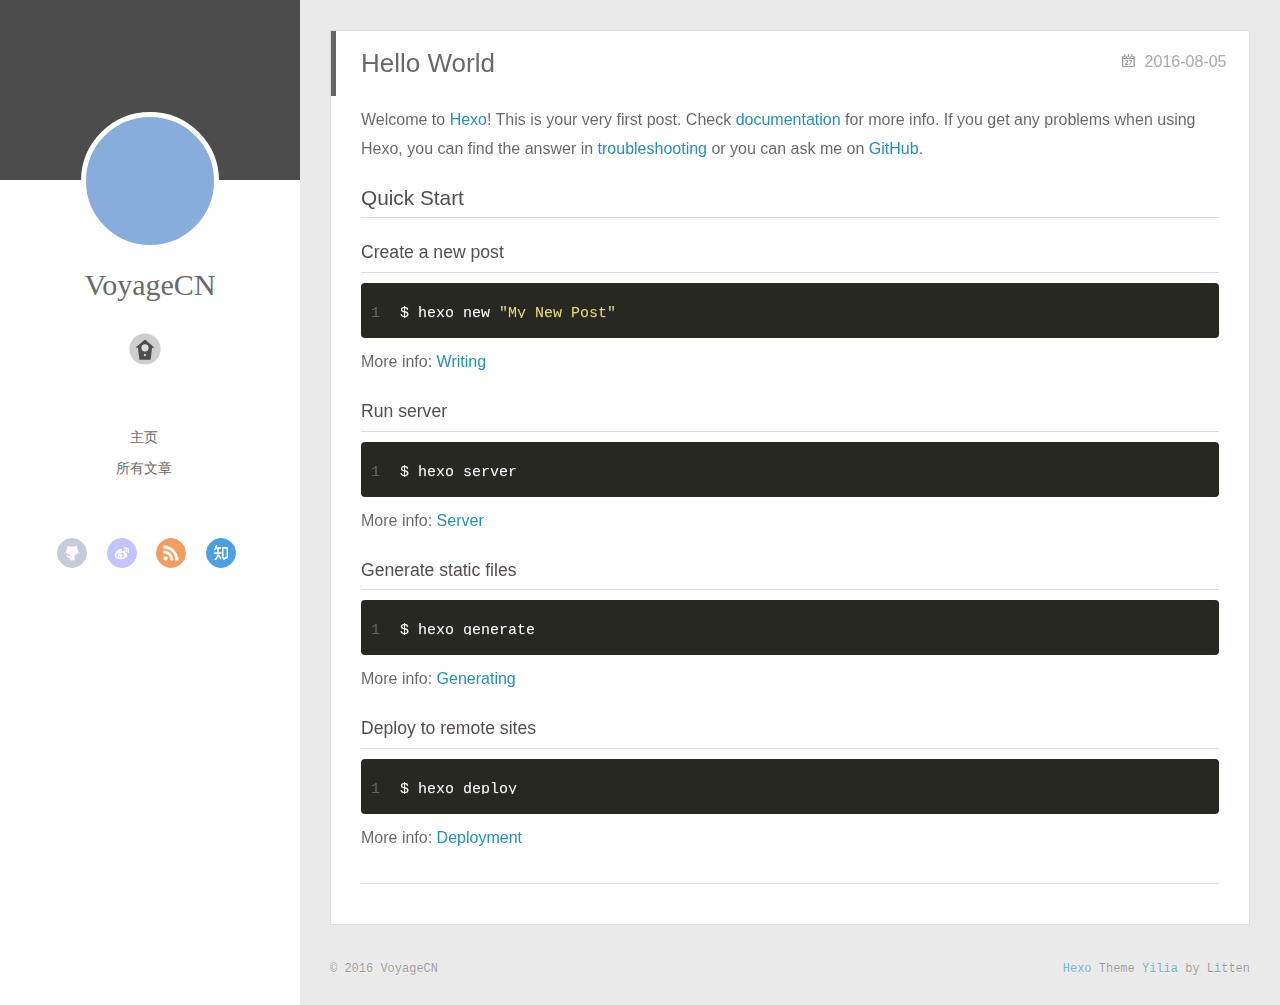
==== commit f476a7a3: "Site updated: 2016-08-06 10:18:54" ====
--- a/index.html
+++ b/index.html
@@ -29,12 +29,12 @@
 	<header id="header" class="inner">
 		<a href="/" class="profilepic">
 			
-			<img lazy-src="0" class="js-avatar">
+			<img lazy-src="nullhttps://avatars2.githubusercontent.com/u/15606333?v=3&amp;s=460" class="js-avatar">
 			
 		</a>
 
 		<hgroup>
-		  <h1 class="header-author"><a href="/">VoyageCNe</a></h1>
+		  <h1 class="header-author"><a href="/">VoyageCN</a></h1>
 		</hgroup>
 
 		
@@ -96,7 +96,7 @@
 					<nav class="header-nav">
 						<div class="social">
 							
-								<a class="github" target="_blank" href="#" title="github">github</a>
+								<a class="github" target="_blank" href="https://www.github.com/VoyageCN/" title="github">github</a>
 					        
 								<a class="weibo" target="_blank" href="#" title="weibo">weibo</a>
 					        
@@ -153,17 +153,17 @@
       <nav id="mobile-nav">
   	<div class="overlay">
   		<div class="slider-trigger"></div>
-  		<h1 class="header-author js-mobile-header hide">VoyageCNe</h1>
+  		<h1 class="header-author js-mobile-header hide">VoyageCN</h1>
   	</div>
 	<div class="intrude-less">
 		<header id="header" class="inner">
 			<div class="profilepic">
 				
-					<img lazy-src="0" class="js-avatar">
+					<img lazy-src="nullhttps://avatars2.githubusercontent.com/u/15606333?v=3&amp;s=460" class="js-avatar">
 				
 			</div>
 			<hgroup>
-			  <h1 class="header-author">VoyageCNe</h1>
+			  <h1 class="header-author">VoyageCN</h1>
 			</hgroup>
 			
 			<nav class="header-menu">
@@ -179,7 +179,7 @@
 			<nav class="header-nav">
 				<div class="social">
 					
-						<a class="github" target="_blank" href="#" title="github">github</a>
+						<a class="github" target="_blank" href="https://www.github.com/VoyageCN/" title="github">github</a>
 			        
 						<a class="weibo" target="_blank" href="#" title="weibo">weibo</a>
 			        
@@ -262,7 +262,7 @@
   <div class="outer">
     <div id="footer-info">
     	<div class="footer-left">
-    		&copy; 2016 VoyageCNe
+    		&copy; 2016 VoyageCN
     	</div>
       	<div class="footer-right">
       		<a href="http://hexo.io/" target="_blank">Hexo</a>  Theme <a href="https://github.com/litten/hexo-theme-yilia" target="_blank">Yilia</a> by Litten
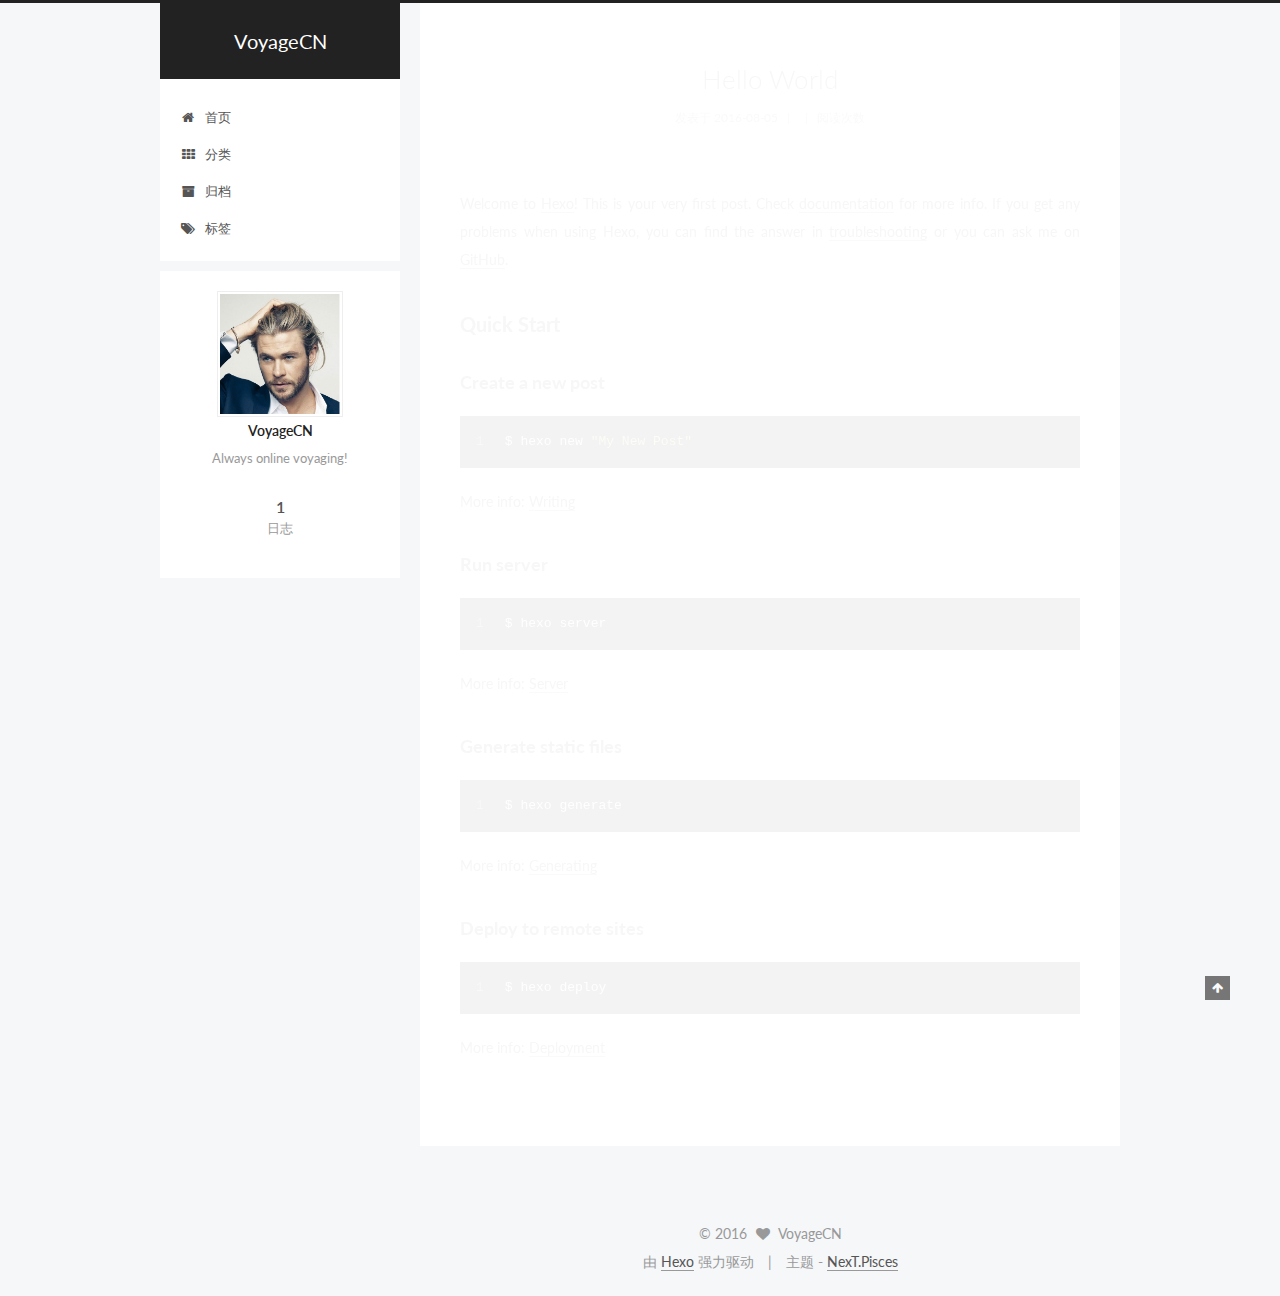
==== commit 0f4be57f: "Site updated: 2016-08-07 21:44:55" ====
--- a/index.html
+++ b/index.html
@@ -1,227 +1,324 @@
-<!DOCTYPE html>
-<html>
+<!doctype html>
+
+
+
+  
+
+
+<html class="theme-next pisces use-motion">
 <head>
-  <meta charset="utf-8">
-  
-  <meta http-equiv="X-UA-Compatible" content="IE=edge" >
-  <title>VoyageCN</title>
-  <meta name="viewport" content="width=device-width, initial-scale=1, maximum-scale=1">
-  <meta property="og:type" content="website">
+  <meta charset="UTF-8"/>
+<meta http-equiv="X-UA-Compatible" content="IE=edge,chrome=1" />
+<meta name="viewport" content="width=device-width, initial-scale=1, maximum-scale=1"/>
+
+
+
+<meta http-equiv="Cache-Control" content="no-transform" />
+<meta http-equiv="Cache-Control" content="no-siteapp" />
+
+
+
+
+
+
+
+
+
+
+
+
+  
+  
+  <link href="/vendors/fancybox/source/jquery.fancybox.css?v=2.1.5" rel="stylesheet" type="text/css" />
+
+
+
+
+  
+  
+  
+  
+
+  
+    
+    
+  
+
+  
+
+  
+
+  
+
+  
+
+  
+    
+    
+    <link href="//fonts.googleapis.com/css?family=Lato:300,300italic,400,400italic,700,700italic&subset=latin,latin-ext" rel="stylesheet" type="text/css">
+  
+
+
+
+
+
+
+<link href="/vendors/font-awesome/css/font-awesome.min.css?v=4.4.0" rel="stylesheet" type="text/css" />
+
+<link href="/css/main.css?v=5.0.1" rel="stylesheet" type="text/css" />
+
+
+  <meta name="keywords" content="Hexo, NexT" />
+
+
+
+
+
+
+
+
+  <link rel="shortcut icon" type="image/x-icon" href="/favicon.ico?v=5.0.1" />
+
+
+
+
+
+
+<meta name="description" content="Always online voyaging!">
+<meta property="og:type" content="website">
 <meta property="og:title" content="VoyageCN">
 <meta property="og:url" content="http://yoursite.com/index.html">
 <meta property="og:site_name" content="VoyageCN">
+<meta property="og:description" content="Always online voyaging!">
 <meta name="twitter:card" content="summary">
 <meta name="twitter:title" content="VoyageCN">
-  
-    <link rel="alternative" href="/atom.xml" title="VoyageCN" type="application/atom+xml">
-  
-  
-    <link rel="icon" href="//favicon.png">
-  
-  <link rel="stylesheet" href="/css/style.css">
+<meta name="twitter:description" content="Always online voyaging!">
+
+
+
+<script type="text/javascript" id="hexo.configuration">
+  var NexT = window.NexT || {};
+  var CONFIG = {
+    scheme: 'Pisces',
+    sidebar: {"position":"left","display":"post"},
+    fancybox: true,
+    motion: true,
+    duoshuo: {
+      userId: 0,
+      author: '博主'
+    }
+  };
+</script>
+
+
+
+
+  <link rel="canonical" href="http://yoursite.com/"/>
+
+  <title> VoyageCN </title>
 </head>
 
-<body>
-  <div id="container">
-    <div class="left-col">
-    <div class="overlay"></div>
-<div class="intrude-less">
-	<header id="header" class="inner">
-		<a href="/" class="profilepic">
-			
-			<img lazy-src="nullhttps://avatars2.githubusercontent.com/u/15606333?v=3&amp;s=460" class="js-avatar">
-			
-		</a>
-
-		<hgroup>
-		  <h1 class="header-author"><a href="/">VoyageCN</a></h1>
-		</hgroup>
-
-		
-
-		
-			<div class="switch-btn">
-				<div class="icon">
-					<div class="icon-ctn">
-						<div class="icon-wrap icon-house" data-idx="0">
-							<div class="birdhouse"></div>
-							<div class="birdhouse_holes"></div>
-						</div>
-						<div class="icon-wrap icon-ribbon hide" data-idx="1">
-							<div class="ribbon"></div>
-						</div>
-						
-						<div class="icon-wrap icon-link hide" data-idx="2">
-							<div class="loopback_l"></div>
-							<div class="loopback_r"></div>
-						</div>
-						
-						
-						<div class="icon-wrap icon-me hide" data-idx="3">
-							<div class="user"></div>
-							<div class="shoulder"></div>
-						</div>
-						
-					</div>
-					
-				</div>
-				<div class="tips-box hide">
-					<div class="tips-arrow"></div>
-					<ul class="tips-inner">
-						<li>Menu</li>
-						<li>Tags</li>
-						
-						<li>Links</li>
-						
-						
-						<li>Über</li>
-						
-					</ul>
-				</div>
-			</div>
-		
-
-		<div class="switch-area">
-			<div class="switch-wrap">
-				<section class="switch-part switch-part1">
-					<nav class="header-menu">
-						<ul>
-						
-							<li><a href="/">主页</a></li>
-				        
-							<li><a href="/archives">所有文章</a></li>
-				        
-						</ul>
-					</nav>
-					<nav class="header-nav">
-						<div class="social">
-							
-								<a class="github" target="_blank" href="https://www.github.com/VoyageCN/" title="github">github</a>
-					        
-								<a class="weibo" target="_blank" href="#" title="weibo">weibo</a>
-					        
-								<a class="rss" target="_blank" href="#" title="rss">rss</a>
-					        
-								<a class="zhihu" target="_blank" href="#" title="zhihu">zhihu</a>
-					        
-						</div>
-					</nav>
-				</section>
-				
-				
-				<section class="switch-part switch-part2">
-					<div class="widget tagcloud" id="js-tagcloud">
-						
-					</div>
-				</section>
-				
-				
-				
-				<section class="switch-part switch-part3">
-					<div id="js-friends">
-					
-			          <a target="_blank" class="main-nav-link switch-friends-link" href="http://localhost:4000/">奥巴马的博客</a>
-			        
-			          <a target="_blank" class="main-nav-link switch-friends-link" href="http://localhost:4000/">卡卡的美丽传说</a>
-			        
-			          <a target="_blank" class="main-nav-link switch-friends-link" href="http://localhost:4000/">本泽马的博客</a>
-			        
-			          <a target="_blank" class="main-nav-link switch-friends-link" href="http://localhost:4000/">吉格斯的博客</a>
-			        
-			          <a target="_blank" class="main-nav-link switch-friends-link" href="http://localhost:4000/">习大大大不同</a>
-			        
-			          <a target="_blank" class="main-nav-link switch-friends-link" href="http://localhost:4000/">托蒂的博客</a>
-			        
-			        </div>
-				</section>
-				
-
-				
-				
-				<section class="switch-part switch-part4">
-				
-					<div id="js-aboutme">我是谁，我从哪里来，我到哪里去？我就是我，是颜色不一样的吃货…</div>
-				</section>
-				
-			</div>
-		</div>
-	</header>				
+<body itemscope itemtype="http://schema.org/WebPage" lang="zh-Hans">
+
+  
+
+
+
+  <script type="text/javascript">
+    var _hmt = _hmt || [];
+    (function() {
+      var hm = document.createElement("script");
+      hm.src = "//hm.baidu.com/hm.js?4f4cc5f46347b873dd724f2684b6e1f1";
+      var s = document.getElementsByTagName("script")[0];
+      s.parentNode.insertBefore(hm, s);
+    })();
+  </script>
+
+
+
+
+
+
+
+
+  
+  
+    
+  
+
+  <div class="container one-collumn sidebar-position-left 
+   page-home 
+ ">
+    <div class="headband"></div>
+
+    <header id="header" class="header" itemscope itemtype="http://schema.org/WPHeader">
+      <div class="header-inner"><div class="site-meta ">
+  
+
+  <div class="custom-logo-site-title">
+    <a href="/"  class="brand" rel="start">
+      <span class="logo-line-before"><i></i></span>
+      <span class="site-title">VoyageCN</span>
+      <span class="logo-line-after"><i></i></span>
+    </a>
+  </div>
+  <p class="site-subtitle"></p>
 </div>
 
-    </div>
-    <div class="mid-col">
-      <nav id="mobile-nav">
-  	<div class="overlay">
-  		<div class="slider-trigger"></div>
-  		<h1 class="header-author js-mobile-header hide">VoyageCN</h1>
-  	</div>
-	<div class="intrude-less">
-		<header id="header" class="inner">
-			<div class="profilepic">
-				
-					<img lazy-src="nullhttps://avatars2.githubusercontent.com/u/15606333?v=3&amp;s=460" class="js-avatar">
-				
-			</div>
-			<hgroup>
-			  <h1 class="header-author">VoyageCN</h1>
-			</hgroup>
-			
-			<nav class="header-menu">
-				<ul>
-				
-					<li><a href="/">主页</a></li>
-		        
-					<li><a href="/archives">所有文章</a></li>
-		        
-		        <div class="clearfix"></div>
-				</ul>
-			</nav>
-			<nav class="header-nav">
-				<div class="social">
-					
-						<a class="github" target="_blank" href="https://www.github.com/VoyageCN/" title="github">github</a>
-			        
-						<a class="weibo" target="_blank" href="#" title="weibo">weibo</a>
-			        
-						<a class="rss" target="_blank" href="#" title="rss">rss</a>
-			        
-						<a class="zhihu" target="_blank" href="#" title="zhihu">zhihu</a>
-			        
-				</div>
-			</nav>
-		</header>				
-	</div>
+<div class="site-nav-toggle">
+  <button>
+    <span class="btn-bar"></span>
+    <span class="btn-bar"></span>
+    <span class="btn-bar"></span>
+  </button>
+</div>
+
+<nav class="site-nav">
+  
+
+  
+    <ul id="menu" class="menu">
+      
+        
+        <li class="menu-item menu-item-home">
+          <a href="/" rel="section">
+            
+              <i class="menu-item-icon fa fa-fw fa-home"></i> <br />
+            
+            首页
+          </a>
+        </li>
+      
+        
+        <li class="menu-item menu-item-categories">
+          <a href="/categories" rel="section">
+            
+              <i class="menu-item-icon fa fa-fw fa-th"></i> <br />
+            
+            分类
+          </a>
+        </li>
+      
+        
+        <li class="menu-item menu-item-archives">
+          <a href="/archives" rel="section">
+            
+              <i class="menu-item-icon fa fa-fw fa-archive"></i> <br />
+            
+            归档
+          </a>
+        </li>
+      
+        
+        <li class="menu-item menu-item-tags">
+          <a href="/tags" rel="section">
+            
+              <i class="menu-item-icon fa fa-fw fa-tags"></i> <br />
+            
+            标签
+          </a>
+        </li>
+      
+
+      
+    </ul>
+  
+
+  
 </nav>
 
-      <div class="body-wrap">
-  
-    <article id="post-hello-world" class="article article-type-post" itemscope itemprop="blogPost">
-  
-    <div class="article-meta">
-      <a href="/2016/08/05/hello-world/" class="article-date">
-  	<time datetime="2016-08-05T15:21:32.000Z" itemprop="datePublished">2016-08-05</time>
-</a>
-    </div>
-  
-  <div class="article-inner">
-    
-      <input type="hidden" class="isFancy" />
-    
-    
-      <header class="article-header">
-        
-  
-    <h1 itemprop="name">
-      <a class="article-title" href="/2016/08/05/hello-world/">Hello World</a>
-    </h1>
-  
-
+ </div>
+    </header>
+
+    <main id="main" class="main">
+      <div class="main-inner">
+        <div class="content-wrap">
+          <div id="content" class="content">
+            
+  <section id="posts" class="posts-expand">
+    
+      
+
+  
+  
+
+  
+  
+  
+
+  <article class="post post-type-normal " itemscope itemtype="http://schema.org/Article">
+
+    
+      <header class="post-header">
+
+        
+        
+          <h1 class="post-title" itemprop="name headline">
+            
+            
+              
+                
+                <a class="post-title-link" href="/2016/08/05/hello-world/" itemprop="url">
+                  Hello World
+                </a>
+              
+            
+          </h1>
+        
+
+        <div class="post-meta">
+          <span class="post-time">
+            <span class="post-meta-item-icon">
+              <i class="fa fa-calendar-o"></i>
+            </span>
+            <span class="post-meta-item-text">发表于</span>
+            <time itemprop="dateCreated" datetime="2016-08-05T23:21:32+08:00" content="2016-08-05">
+              2016-08-05
+            </time>
+          </span>
+
+          
+
+          
+            
+              <span class="post-comments-count">
+                &nbsp; | &nbsp;
+                <a href="/2016/08/05/hello-world/#comments" itemprop="discussionUrl">
+                  <span class="post-comments-count ds-thread-count" data-thread-key="2016/08/05/hello-world/" itemprop="commentsCount"></span>
+                </a>
+              </span>
+            
+          
+
+          
+
+          
+          
+             <span id="/2016/08/05/hello-world/" class="leancloud_visitors" data-flag-title="Hello World">
+               &nbsp; | &nbsp;
+               <span class="post-meta-item-icon">
+                 <i class="fa fa-eye"></i>
+               </span>
+               <span class="post-meta-item-text">阅读次数 </span>
+               <span class="leancloud-visitors-count"></span>
+              </span>
+          
+
+          
+        </div>
       </header>
-      
-    
-    <div class="article-entry" itemprop="articleBody">
-      
-        <p>Welcome to <a href="https://hexo.io/" target="_blank" rel="external">Hexo</a>! This is your very first post. Check <a href="https://hexo.io/docs/" target="_blank" rel="external">documentation</a> for more info. If you get any problems when using Hexo, you can find the answer in <a href="https://hexo.io/docs/troubleshooting.html" target="_blank" rel="external">troubleshooting</a> or you can ask me on <a href="https://github.com/hexojs/hexo/issues" target="_blank" rel="external">GitHub</a>.</p>
+    
+
+
+    <div class="post-body" itemprop="articleBody">
+
+      
+      
+
+      
+        
+          
+            <p>Welcome to <a href="https://hexo.io/" target="_blank" rel="external">Hexo</a>! This is your very first post. Check <a href="https://hexo.io/docs/" target="_blank" rel="external">documentation</a> for more info. If you get any problems when using Hexo, you can find the answer in <a href="https://hexo.io/docs/troubleshooting.html" target="_blank" rel="external">troubleshooting</a> or you can ask me on <a href="https://github.com/hexojs/hexo/issues" target="_blank" rel="external">GitHub</a>.</p>
 <h2 id="Quick-Start"><a href="#Quick-Start" class="headerlink" title="Quick Start"></a>Quick Start</h2><h3 id="Create-a-new-post"><a href="#Create-a-new-post" class="headerlink" title="Create a new post"></a>Create a new post</h3><figure class="highlight bash"><table><tr><td class="gutter"><pre><div class="line">1</div></pre></td><td class="code"><pre><div class="line">$ hexo new <span class="string">"My New Post"</span></div></pre></td></tr></table></figure>
 <p>More info: <a href="https://hexo.io/docs/writing.html" target="_blank" rel="external">Writing</a></p>
 <h3 id="Run-server"><a href="#Run-server" class="headerlink" title="Run server"></a>Run server</h3><figure class="highlight bash"><table><tr><td class="gutter"><pre><div class="line">1</div></pre></td><td class="code"><pre><div class="line">$ hexo server</div></pre></td></tr></table></figure>
@@ -231,93 +328,355 @@
 <h3 id="Deploy-to-remote-sites"><a href="#Deploy-to-remote-sites" class="headerlink" title="Deploy to remote sites"></a>Deploy to remote sites</h3><figure class="highlight bash"><table><tr><td class="gutter"><pre><div class="line">1</div></pre></td><td class="code"><pre><div class="line">$ hexo deploy</div></pre></td></tr></table></figure>
 <p>More info: <a href="https://hexo.io/docs/deployment.html" target="_blank" rel="external">Deployment</a></p>
 
+          
+        
       
     </div>
-    
-    <div class="article-info article-info-index">
-      
-      
-      
-
-      
-      <div class="clearfix"></div>
+
+    <div>
+      
     </div>
-    
-  </div>
-  
-</article>
-
-
-
-
-
-
-
-
-
-  
-  
-</div>
-      <footer id="footer">
-  <div class="outer">
-    <div id="footer-info">
-    	<div class="footer-left">
-    		&copy; 2016 VoyageCN
-    	</div>
-      	<div class="footer-right">
-      		<a href="http://hexo.io/" target="_blank">Hexo</a>  Theme <a href="https://github.com/litten/hexo-theme-yilia" target="_blank">Yilia</a> by Litten
-      	</div>
+
+    <div>
+      
+    </div>
+
+    <footer class="post-footer">
+      
+
+      
+
+      
+      
+        <div class="post-eof"></div>
+      
+    </footer>
+  </article>
+
+
+    
+  </section>
+
+  
+
+
+          </div>
+          
+
+
+          
+
+        </div>
+        
+          
+  
+  <div class="sidebar-toggle">
+    <div class="sidebar-toggle-line-wrap">
+      <span class="sidebar-toggle-line sidebar-toggle-line-first"></span>
+      <span class="sidebar-toggle-line sidebar-toggle-line-middle"></span>
+      <span class="sidebar-toggle-line sidebar-toggle-line-last"></span>
     </div>
   </div>
-</footer>
+
+  <aside id="sidebar" class="sidebar">
+    <div class="sidebar-inner">
+
+      
+
+      
+
+      <section class="site-overview sidebar-panel  sidebar-panel-active ">
+        <div class="site-author motion-element" itemprop="author" itemscope itemtype="http://schema.org/Person">
+          <img class="site-author-image" itemprop="image"
+               src="/images/avatar.png"
+               alt="VoyageCN" />
+          <p class="site-author-name" itemprop="name">VoyageCN</p>
+          <p class="site-description motion-element" itemprop="description">Always online voyaging!</p>
+        </div>
+        <nav class="site-state motion-element">
+          <div class="site-state-item site-state-posts">
+            <a href="/archives">
+              <span class="site-state-item-count">1</span>
+              <span class="site-state-item-name">日志</span>
+            </a>
+          </div>
+
+          
+
+          
+
+        </nav>
+
+        
+
+        <div class="links-of-author motion-element">
+          
+        </div>
+
+        
+        
+
+        
+        
+
+      </section>
+
+      
+
     </div>
-    
-  <link rel="stylesheet" href="/fancybox/jquery.fancybox.css">
-
-
-<script>
-	var yiliaConfig = {
-		fancybox: true,
-		mathjax: true,
-		animate: true,
-		isHome: true,
-		isPost: false,
-		isArchive: false,
-		isTag: false,
-		isCategory: false,
-		open_in_new: false,
-		root: /
-	}
+  </aside>
+
+
+        
+      </div>
+    </main>
+
+    <footer id="footer" class="footer">
+      <div class="footer-inner">
+        <div class="copyright" >
+  
+  &copy; 
+  <span itemprop="copyrightYear">2016</span>
+  <span class="with-love">
+    <i class="fa fa-heart"></i>
+  </span>
+  <span class="author" itemprop="copyrightHolder">VoyageCN</span>
+</div>
+
+<div class="powered-by">
+  由 <a class="theme-link" href="https://hexo.io">Hexo</a> 强力驱动
+</div>
+
+<div class="theme-info">
+  主题 -
+  <a class="theme-link" href="https://github.com/iissnan/hexo-theme-next">
+    NexT.Pisces
+  </a>
+</div>
+
+        
+
+        
+      </div>
+    </footer>
+
+    <div class="back-to-top">
+      <i class="fa fa-arrow-up"></i>
+    </div>
+  </div>
+
+  
+
+<script type="text/javascript">
+  if (Object.prototype.toString.call(window.Promise) !== '[object Function]') {
+    window.Promise = null;
+  }
 </script>
-<script src="http://7.url.cn/edu/jslib/comb/require-2.1.6,jquery-1.9.1.min.js"></script>
-<script src="/js/main.js"></script>
-
-
-
-
-
-
-<script type="text/x-mathjax-config">
-MathJax.Hub.Config({
-    tex2jax: {
-        inlineMath: [ ['$','$'], ["\\(","\\)"]  ],
-        processEscapes: true,
-        skipTags: ['script', 'noscript', 'style', 'textarea', 'pre', 'code']
+
+
+
+
+
+
+
+
+
+  
+
+
+
+  
+  <script type="text/javascript" src="/vendors/jquery/index.js?v=2.1.3"></script>
+
+  
+  <script type="text/javascript" src="/vendors/fastclick/lib/fastclick.min.js?v=1.0.6"></script>
+
+  
+  <script type="text/javascript" src="/vendors/jquery_lazyload/jquery.lazyload.js?v=1.9.7"></script>
+
+  
+  <script type="text/javascript" src="/vendors/velocity/velocity.min.js?v=1.2.1"></script>
+
+  
+  <script type="text/javascript" src="/vendors/velocity/velocity.ui.min.js?v=1.2.1"></script>
+
+  
+  <script type="text/javascript" src="/vendors/fancybox/source/jquery.fancybox.pack.js?v=2.1.5"></script>
+
+
+  
+
+
+  <script type="text/javascript" src="/js/src/utils.js?v=5.0.1"></script>
+
+  <script type="text/javascript" src="/js/src/motion.js?v=5.0.1"></script>
+
+
+
+  
+  
+
+
+  <script type="text/javascript" src="/js/src/affix.js?v=5.0.1"></script>
+
+  <script type="text/javascript" src="/js/src/schemes/pisces.js?v=5.0.1"></script>
+
+
+
+  
+
+  
+
+
+  <script type="text/javascript" src="/js/src/bootstrap.js?v=5.0.1"></script>
+
+
+
+  
+
+  
+    
+  
+
+  <script type="text/javascript">
+    var duoshuoQuery = {short_name:"http://VOyageCN.duoshuo.com"};
+    (function() {
+      var ds = document.createElement('script');
+      ds.type = 'text/javascript';ds.async = true;
+      ds.id = 'duoshuo-script';
+      ds.src = (document.location.protocol == 'https:' ? 'https:' : 'http:') + '//static.duoshuo.com/embed.js';
+      ds.charset = 'UTF-8';
+      (document.getElementsByTagName('head')[0]
+      || document.getElementsByTagName('body')[0]).appendChild(ds);
+    })();
+  </script>
+
+  
+    
+    <script src="/vendors/ua-parser-js/dist/ua-parser.min.js?v=0.7.9"></script>
+    <script src="/js/src/hook-duoshuo.js"></script>
+  
+
+
+
+
+
+
+  
+  
+
+  
+
+  
+
+  
+  <script src="https://cdn1.lncld.net/static/js/av-core-mini-0.6.1.js"></script>
+  <script>AV.initialize("mtDKFDd7N766JU2pxnVRADFB-gzGzoHsz", "NynR0ctkmWMVzllPO08Ld1XX");</script>
+  <script>
+    function showTime(Counter) {
+      var query = new AV.Query(Counter);
+      var entries = [];
+      var $visitors = $(".leancloud_visitors");
+
+      $visitors.each(function () {
+        entries.push( $(this).attr("id").trim() );
+      });
+
+      query.containedIn('url', entries);
+      query.find()
+        .done(function (results) {
+          var COUNT_CONTAINER_REF = '.leancloud-visitors-count';
+
+          if (results.length === 0) {
+            $visitors.find(COUNT_CONTAINER_REF).text(0);
+            return;
+          }
+
+          for (var i = 0; i < results.length; i++) {
+            var item = results[i];
+            var url = item.get('url');
+            var time = item.get('time');
+            var element = document.getElementById(url);
+
+            $(element).find(COUNT_CONTAINER_REF).text(time);
+          }
+          for(var i = 0; i < entries.length; i++) {
+            var url = entries[i];
+            var element = document.getElementById(url);
+            var countSpan = $(element).find(COUNT_CONTAINER_REF);
+            if( countSpan.text() == '') {
+              countSpan.text(0);
+            }
+          }
+        })
+        .fail(function (object, error) {
+          console.log("Error: " + error.code + " " + error.message);
+        });
     }
-});
-
-MathJax.Hub.Queue(function() {
-    var all = MathJax.Hub.getAllJax(), i;
-    for(i=0; i < all.length; i += 1) {
-        all[i].SourceElement().parentNode.className += ' has-jax';                 
-    }       
-});
-</script>
-
-<script type="text/javascript" src="http://cdn.mathjax.org/mathjax/latest/MathJax.js?config=TeX-AMS-MML_HTMLorMML">
-</script>
-
-
-  </div>
+
+    function addCount(Counter) {
+      var $visitors = $(".leancloud_visitors");
+      var url = $visitors.attr('id').trim();
+      var title = $visitors.attr('data-flag-title').trim();
+      var query = new AV.Query(Counter);
+
+      query.equalTo("url", url);
+      query.find({
+        success: function(results) {
+          if (results.length > 0) {
+            var counter = results[0];
+            counter.fetchWhenSave(true);
+            counter.increment("time");
+            counter.save(null, {
+              success: function(counter) {
+                var $element = $(document.getElementById(url));
+                $element.find('.leancloud-visitors-count').text(counter.get('time'));
+              },
+              error: function(counter, error) {
+                console.log('Failed to save Visitor num, with error message: ' + error.message);
+              }
+            });
+          } else {
+            var newcounter = new Counter();
+            /* Set ACL */
+            var acl = new AV.ACL();
+            acl.setPublicReadAccess(true);
+            acl.setPublicWriteAccess(true);
+            newcounter.setACL(acl);
+            /* End Set ACL */
+            newcounter.set("title", title);
+            newcounter.set("url", url);
+            newcounter.set("time", 1);
+            newcounter.save(null, {
+              success: function(newcounter) {
+                var $element = $(document.getElementById(url));
+                $element.find('.leancloud-visitors-count').text(newcounter.get('time'));
+              },
+              error: function(newcounter, error) {
+                console.log('Failed to create');
+              }
+            });
+          }
+        },
+        error: function(error) {
+          console.log('Error:' + error.code + " " + error.message);
+        }
+      });
+    }
+
+    $(function() {
+      var Counter = AV.Object.extend("Counter");
+      if ($('.leancloud_visitors').length == 1) {
+        addCount(Counter);
+      } else if ($('.post-title-link').length > 1) {
+        showTime(Counter);
+      }
+    });
+  </script>
+
+
+
+  
+
 </body>
-</html>+</html>
--- a/css/main.css
+++ b/css/main.css
@@ -0,0 +1,2637 @@
+/* normalize.css v3.0.2 | MIT License | git.io/normalize */
+html {
+  font-family: sans-serif; /* 1 */
+  -ms-text-size-adjust: 100%; /* 2 */
+  -webkit-text-size-adjust: 100%; /* 2 */
+}
+body {
+  margin: 0;
+}
+article,
+aside,
+details,
+figcaption,
+figure,
+footer,
+header,
+hgroup,
+main,
+menu,
+nav,
+section,
+summary {
+  display: block;
+}
+audio,
+canvas,
+progress,
+video {
+  display: inline-block; /* 1 */
+  vertical-align: baseline; /* 2 */
+}
+audio:not([controls]) {
+  display: none;
+  height: 0;
+}
+[hidden],
+template {
+  display: none;
+}
+a {
+  background-color: transparent;
+}
+a:active,
+a:hover {
+  outline: 0;
+}
+abbr[title] {
+  border-bottom: 1px dotted;
+}
+b,
+strong {
+  font-weight: bold;
+}
+dfn {
+  font-style: italic;
+}
+h1 {
+  font-size: 2em;
+  margin: 0.67em 0;
+}
+mark {
+  background: #ff0;
+  color: #000;
+}
+small {
+  font-size: 80%;
+}
+sub,
+sup {
+  font-size: 75%;
+  line-height: 0;
+  position: relative;
+  vertical-align: baseline;
+}
+sup {
+  top: -0.5em;
+}
+sub {
+  bottom: -0.25em;
+}
+img {
+  border: 0;
+}
+svg:not(:root) {
+  overflow: hidden;
+}
+figure {
+  margin: 1em 40px;
+}
+hr {
+  -moz-box-sizing: content-box;
+  box-sizing: content-box;
+  height: 0;
+}
+pre {
+  overflow: auto;
+}
+code,
+kbd,
+pre,
+samp {
+  font-family: monospace, monospace;
+  font-size: 1em;
+}
+button,
+input,
+optgroup,
+select,
+textarea {
+  color: inherit; /* 1 */
+  font: inherit; /* 2 */
+  margin: 0; /* 3 */
+}
+button {
+  overflow: visible;
+}
+button,
+select {
+  text-transform: none;
+}
+button,
+html input[type="button"],
+input[type="reset"],
+input[type="submit"] {
+  -webkit-appearance: button; /* 2 */
+  cursor: pointer; /* 3 */
+}
+button[disabled],
+html input[disabled] {
+  cursor: default;
+}
+button::-moz-focus-inner,
+input::-moz-focus-inner {
+  border: 0;
+  padding: 0;
+}
+input {
+  line-height: normal;
+}
+input[type="checkbox"],
+input[type="radio"] {
+  box-sizing: border-box; /* 1 */
+  padding: 0; /* 2 */
+}
+input[type="number"]::-webkit-inner-spin-button,
+input[type="number"]::-webkit-outer-spin-button {
+  height: auto;
+}
+input[type="search"] {
+  -webkit-appearance: textfield; /* 1 */
+  -moz-box-sizing: content-box;
+  -webkit-box-sizing: content-box; /* 2 */
+  box-sizing: content-box;
+}
+input[type="search"]::-webkit-search-cancel-button,
+input[type="search"]::-webkit-search-decoration {
+  -webkit-appearance: none;
+}
+fieldset {
+  border: 1px solid #c0c0c0;
+  margin: 0 2px;
+  padding: 0.35em 0.625em 0.75em;
+}
+legend {
+  border: 0; /* 1 */
+  padding: 0; /* 2 */
+}
+textarea {
+  overflow: auto;
+}
+optgroup {
+  font-weight: bold;
+}
+table {
+  border-collapse: collapse;
+  border-spacing: 0;
+}
+td,
+th {
+  padding: 0;
+}
+::selection {
+  background: #262a30;
+  color: #fff;
+}
+body {
+  position: relative;
+  font-family: 'Lato', "PingFang SC", "Microsoft YaHei", sans-serif;
+  font-size: 14px;
+  line-height: 2;
+  color: #555;
+  background: #fff;
+}
+@media (max-width: 767px) {
+  body {
+    padding-right: 0 !important;
+  }
+}
+@media (min-width: 768px) and (max-width: 991px) {
+  body {
+    padding-right: 0 !important;
+  }
+}
+@media (min-width: 1600px) {
+  body {
+    font-size: 16px;
+  }
+}
+h1,
+h2,
+h3,
+h4,
+h5,
+h6 {
+  margin: 0;
+  padding: 0;
+  font-weight: bold;
+  line-height: 1.5;
+  font-family: 'Lato', "PingFang SC", "Microsoft YaHei", sans-serif;
+}
+h2,
+h3,
+h4,
+h5,
+h6 {
+  margin: 20px 0 15px;
+}
+h1 {
+  font-size: 22px;
+}
+@media (max-width: 767px) {
+  h1 {
+    font-size: 18px;
+  }
+}
+h2 {
+  font-size: 20px;
+}
+@media (max-width: 767px) {
+  h2 {
+    font-size: 16px;
+  }
+}
+h3 {
+  font-size: 18px;
+}
+@media (max-width: 767px) {
+  h3 {
+    font-size: 14px;
+  }
+}
+h4 {
+  font-size: 16px;
+}
+@media (max-width: 767px) {
+  h4 {
+    font-size: 12px;
+  }
+}
+h5 {
+  font-size: 14px;
+}
+@media (max-width: 767px) {
+  h5 {
+    font-size: 10px;
+  }
+}
+h6 {
+  font-size: 12px;
+}
+@media (max-width: 767px) {
+  h6 {
+    font-size: 8px;
+  }
+}
+p {
+  margin: 0 0 25px 0;
+}
+a {
+  color: #555;
+  text-decoration: none;
+  border-bottom: 1px solid #999;
+  word-wrap: break-word;
+}
+a:hover {
+  color: #222;
+  border-bottom-color: #222;
+}
+ul {
+  list-style: none;
+}
+blockquote {
+  margin: 0;
+  padding: 0;
+}
+img {
+  display: block;
+  margin: auto;
+  max-width: 100%;
+  height: auto;
+}
+hr {
+  margin: 40px 0;
+  height: 3px;
+  border: none;
+  background-color: #ddd;
+  background-image: repeating-linear-gradient(-45deg, #fff, #fff 4px, transparent 4px, transparent 8px);
+}
+blockquote {
+  padding: 0 15px;
+  color: #666;
+  border-left: 4px solid #ddd;
+}
+blockquote cite::before {
+  content: "-";
+  padding: 0 5px;
+}
+dt {
+  font-weight: 700;
+}
+dd {
+  margin: 0;
+  padding: 0;
+}
+.text-left {
+  text-align: left;
+}
+.text-center {
+  text-align: center;
+}
+.text-right {
+  text-align: right;
+}
+.text-justify {
+  text-align: justify;
+}
+.text-nowrap {
+  white-space: nowrap;
+}
+.text-lowercase {
+  text-transform: lowercase;
+}
+.text-uppercase {
+  text-transform: uppercase;
+}
+.text-capitalize {
+  text-transform: capitalize;
+}
+.center-block {
+  display: block;
+  margin-left: auto;
+  margin-right: auto;
+}
+.clearfix:before,
+.clearfix:after {
+  content: " ";
+  display: table;
+}
+.clearfix:after {
+  clear: both;
+}
+.pullquote {
+  width: 45%;
+}
+.pullquote.left {
+  float: left;
+  margin-left: 5px;
+  margin-right: 10px;
+}
+.pullquote.right {
+  float: right;
+  margin-left: 10px;
+  margin-right: 5px;
+}
+.affix.affix.affix {
+  position: fixed;
+}
+.translation {
+  margin-top: -20px;
+  font-size: 14px;
+  color: #999;
+}
+.scrollbar-measure {
+  width: 100px;
+  height: 100px;
+  overflow: scroll;
+  position: absolute;
+  top: -9999px;
+}
+.use-motion .motion-element {
+  opacity: 0;
+}
+#local-search-input {
+  padding: 3px;
+  border: none;
+  text-indent: 14px;
+  border-radius: 0;
+  width: 140px;
+  outline: none;
+  border-bottom: 1px solid #999;
+  background: inherit;
+  opacity: 0.5;
+}
+#local-search-input:focus {
+  opacity: 1;
+}
+.search-icon {
+  position: absolute;
+  top: 9px;
+}
+table {
+  margin: 20px 0;
+  width: 100%;
+  border-collapse: collapse;
+  border-spacing: 0;
+  border: 1px solid #ddd;
+  font-size: 14px;
+  table-layout: fixed;
+  word-wrap: break-all;
+}
+table>tbody>tr:nth-of-type(odd) {
+  background-color: #f9f9f9;
+}
+table>tbody>tr:hover {
+  background-color: #f5f5f5;
+}
+caption,
+th,
+td {
+  padding: 8px;
+  text-align: left;
+  vertical-align: middle;
+  font-weight: normal;
+}
+th,
+td {
+  border-bottom: 3px solid #ddd;
+  border-right: 1px solid #eee;
+}
+th {
+  padding-bottom: 10px;
+  font-weight: 700;
+}
+td {
+  border-bottom-width: 1px;
+}
+html,
+body {
+  height: 100%;
+}
+.container {
+  position: relative;
+  min-height: 100%;
+}
+.header-inner {
+  margin: 0 auto;
+  padding: 100px 0 70px;
+  width: 700px;
+}
+@media (min-width: 1600px) {
+  .container .header-inner {
+    width: 900px;
+  }
+}
+.main {
+  padding-bottom: 150px;
+}
+.main-inner {
+  margin: 0 auto;
+  width: 700px;
+}
+@media (min-width: 1600px) {
+  .container .main-inner {
+    width: 900px;
+  }
+}
+.footer {
+  position: absolute;
+  left: 0;
+  bottom: 0;
+  width: 100%;
+  min-height: 50px;
+}
+.footer-inner {
+  box-sizing: border-box;
+  margin: 20px auto;
+  width: 700px;
+}
+@media (min-width: 1600px) {
+  .container .footer-inner {
+    width: 900px;
+  }
+}
+pre,
+.highlight {
+  overflow: auto;
+  margin: 20px 0;
+  padding: 15px;
+  font-size: 13px;
+  color: #eaeaea;
+  background: #000;
+  line-height: 1.6;
+}
+pre,
+code {
+  font-family: consolas, Menlo, "PingFang SC", "Microsoft YaHei", monospace;
+}
+code {
+  padding: 2px 4px;
+  word-break: break-all;
+  color: #555;
+  background: #eee;
+  border-radius: 4px;
+  font-size: 13px;
+}
+pre code {
+  padding: 0;
+  color: #eaeaea;
+  background: none;
+  text-shadow: none;
+}
+.highlight pre {
+  border: none;
+  margin: 0;
+  padding: 1px;
+}
+.highlight table {
+  margin: 0;
+  width: auto;
+  border: none;
+}
+.highlight td {
+  border: none;
+  padding: 0;
+}
+.highlight figcaption {
+  font-size: 1em;
+  color: #eaeaea;
+  line-height: 1em;
+  margin-bottom: 1em;
+}
+.highlight figcaption:before,
+.highlight figcaption:after {
+  content: " ";
+  display: table;
+}
+.highlight figcaption:after {
+  clear: both;
+}
+.highlight figcaption a {
+  float: right;
+  color: #eaeaea;
+}
+.highlight figcaption a:hover {
+  border-bottom-color: #eaeaea;
+}
+.highlight .gutter pre {
+  color: #666;
+  text-align: right;
+  padding-right: 20px;
+}
+.highlight .line {
+  height: 20px;
+}
+.gist table {
+  width: auto;
+}
+.gist table td {
+  border: none;
+}
+pre .comment {
+  color: #969896;
+}
+pre .variable,
+pre .attribute,
+pre .tag,
+pre .regexp,
+pre .ruby .constant,
+pre .xml .tag .title,
+pre .xml .pi,
+pre .xml .doctype,
+pre .html .doctype,
+pre .css .id,
+pre .css .class,
+pre .css .pseudo {
+  color: #d54e53;
+}
+pre .number,
+pre .preprocessor,
+pre .built_in,
+pre .literal,
+pre .params,
+pre .constant,
+pre .command {
+  color: #e78c45;
+}
+pre .ruby .class .title,
+pre .css .rules .attribute,
+pre .string,
+pre .value,
+pre .inheritance,
+pre .header,
+pre .ruby .symbol,
+pre .xml .cdata,
+pre .special,
+pre .number,
+pre .formula {
+  color: #b9ca4a;
+}
+pre .title,
+pre .css .hexcolor {
+  color: #70c0b1;
+}
+pre .function,
+pre .python .decorator,
+pre .python .title,
+pre .ruby .function .title,
+pre .ruby .title .keyword,
+pre .perl .sub,
+pre .javascript .title,
+pre .coffeescript .title {
+  color: #7aa6da;
+}
+pre .keyword,
+pre .javascript .function {
+  color: #c397d8;
+}
+.full-image.full-image.full-image {
+  border: none;
+  max-width: 100%;
+  width: auto;
+  margin: 20px auto;
+}
+@media (min-width: 992px) {
+  .full-image.full-image.full-image {
+    max-width: none;
+    width: 126%;
+    margin: 0 -13%;
+  }
+}
+.blockquote-center,
+.page-home .post-type-quote blockquote,
+.page-post-detail .post-type-quote blockquote {
+  position: relative;
+  margin: 40px 0;
+  padding: 0;
+  border-left: none;
+  text-align: center;
+}
+.blockquote-center::before,
+.page-home .post-type-quote blockquote::before,
+.page-post-detail .post-type-quote blockquote::before,
+.blockquote-center::after,
+.page-home .post-type-quote blockquote::after,
+.page-post-detail .post-type-quote blockquote::after {
+  position: absolute;
+  content: ' ';
+  display: block;
+  width: 100%;
+  height: 24px;
+  opacity: 0.2;
+  background-repeat: no-repeat;
+  background-position: 0 -6px;
+  background-size: 22px 22px;
+}
+.blockquote-center::before,
+.page-home .post-type-quote blockquote::before,
+.page-post-detail .post-type-quote blockquote::before {
+  top: -20px;
+  background-image: url("../images/quote-l.svg");
+  border-top: 1px solid #ccc;
+}
+.blockquote-center::after,
+.page-home .post-type-quote blockquote::after,
+.page-post-detail .post-type-quote blockquote::after {
+  bottom: -20px;
+  background-image: url("../images/quote-r.svg");
+  border-bottom: 1px solid #ccc;
+  background-position: 100% 8px;
+}
+.blockquote-center p,
+.page-home .post-type-quote blockquote p,
+.page-post-detail .post-type-quote blockquote p,
+.blockquote-center div,
+.page-home .post-type-quote blockquote div,
+.page-post-detail .post-type-quote blockquote div {
+  text-align: center;
+}
+.post .post-body .group-picture img {
+  box-sizing: border-box;
+  padding: 0 3px;
+  border: none;
+}
+.post .group-picture-row {
+  overflow: hidden;
+  margin-top: 6px;
+}
+.post .group-picture-row:first-child {
+  margin-top: 0;
+}
+.post .group-picture-column {
+  float: left;
+}
+.page-post-detail .post-body .group-picture-column {
+  float: none;
+  margin-top: 10px;
+  width: auto !important;
+}
+.page-post-detail .post-body .group-picture-column img {
+  margin: 0 auto;
+}
+.page-archive .group-picture-container {
+  overflow: hidden;
+}
+.page-archive .group-picture-row {
+  float: left;
+}
+.page-archive .group-picture-row:first-child {
+  margin-top: 6px;
+}
+.page-archive .group-picture-column {
+  max-width: 150px;
+  max-height: 150px;
+}
+.btn {
+  display: inline-block;
+  padding: 0 20px;
+  font-size: 14px;
+  color: #fff;
+  background: #222;
+  border: 2px solid #555;
+  text-decoration: none;
+  border-radius: 0;
+  transition-property: background-color;
+  transition-duration: 0.2s;
+  transition-timing-function: ease-in-out;
+  transition-delay: 0s;
+}
+.btn:hover,
+.post-more-link .btn:hover {
+  border-color: #222;
+  color: #fff;
+  background: #222;
+}
+.btn-bar {
+  display: block;
+  width: 22px;
+  height: 2px;
+  background: #555;
+  border-radius: 1px;
+}
+.btn-bar+.btn-bar {
+  margin-top: 4px;
+}
+.pagination {
+  margin: 120px 0 40px;
+  text-align: center;
+  border-top: 1px solid #eee;
+}
+.page-number-basic,
+.pagination .prev,
+.pagination .next,
+.pagination .page-number,
+.pagination .space {
+  display: inline-block;
+  position: relative;
+  top: -1px;
+  margin: 0 10px;
+  padding: 0 10px;
+  line-height: 30px;
+}
+@media (max-width: 767px) {
+  .page-number-basic,
+  .pagination .prev,
+  .pagination .next,
+  .pagination .page-number,
+  .pagination .space {
+    margin: 0 5px;
+  }
+}
+.pagination .prev,
+.pagination .next,
+.pagination .page-number {
+  border-bottom: 0;
+  border-top: 1px solid #eee;
+  transition-property: border-color;
+  transition-duration: 0.2s;
+  transition-timing-function: ease-in-out;
+  transition-delay: 0s;
+}
+.pagination .prev:hover,
+.pagination .next:hover,
+.pagination .page-number:hover {
+  border-top-color: #222;
+}
+.pagination .space {
+  padding: 0;
+  margin: 0;
+}
+.pagination .prev {
+  margin-left: 0;
+}
+.pagination .next {
+  margin-right: 0;
+}
+.pagination .page-number.current {
+  color: #fff;
+  background: #ccc;
+  border-top-color: #ccc;
+}
+@media (max-width: 767px) {
+  .pagination {
+    border-top: none;
+  }
+  .pagination .prev,
+  .pagination .next,
+  .pagination .page-number {
+    margin-bottom: 10px;
+    border-top: 0;
+    border-bottom: 1px solid #eee;
+  }
+  .pagination .prev:hover,
+  .pagination .next:hover,
+  .pagination .page-number:hover {
+    border-bottom-color: #222;
+  }
+}
+.comments {
+  margin: 60px 20px 0;
+}
+.tag-cloud {
+  text-align: center;
+}
+.tag-cloud a {
+  display: inline-block;
+  margin: 10px;
+}
+.back-to-top {
+  box-sizing: border-box;
+  position: fixed;
+  bottom: -100px;
+  right: 50px;
+  z-index: 1050;
+  padding: 0 6px;
+  width: 25px;
+  background: #222;
+  font-size: 12px;
+  opacity: 0.6;
+  color: #fff;
+  cursor: pointer;
+  text-align: center;
+  -webkit-transform: translateZ(0);
+  transition-property: bottom;
+  transition-duration: 0.2s;
+  transition-timing-function: ease-in-out;
+  transition-delay: 0s;
+}
+@media (max-width: 767px) {
+  .back-to-top {
+    display: none;
+  }
+}
+@media (min-width: 768px) and (max-width: 991px) {
+  .back-to-top {
+    display: none;
+  }
+}
+.back-to-top.back-to-top-on {
+  bottom: 40px;
+}
+.header {
+  background: #fff;
+}
+.header-inner {
+  position: relative;
+}
+.headband {
+  height: 3px;
+  background: #222;
+}
+.site-meta {
+  margin: 0;
+  text-align: center;
+}
+@media (max-width: 767px) {
+  .site-meta {
+    text-align: center;
+  }
+}
+.brand {
+  position: relative;
+  display: inline-block;
+  padding: 0 40px;
+  color: #fff;
+  background: #222;
+  border-bottom: none;
+}
+.brand:hover {
+  color: #fff;
+}
+.logo {
+  display: inline-block;
+  margin-right: 5px;
+  line-height: 36px;
+  vertical-align: top;
+}
+.site-title {
+  display: inline-block;
+  vertical-align: top;
+  line-height: 36px;
+  font-size: 20px;
+  font-weight: normal;
+  font-family: 'Lato', "PingFang SC", "Microsoft YaHei", sans-serif;
+}
+.site-subtitle {
+  margin-top: 10px;
+  font-size: 13px;
+  color: #ddd;
+}
+.use-motion .brand {
+  opacity: 0;
+}
+.use-motion .logo,
+.use-motion .site-title,
+.use-motion .site-subtitle {
+  opacity: 0;
+  position: relative;
+  top: -10px;
+}
+.site-nav-toggle {
+  display: none;
+  position: absolute;
+  top: 10px;
+  left: 10px;
+}
+@media (max-width: 767px) {
+  .site-nav-toggle {
+    display: block;
+  }
+}
+.site-nav-toggle button {
+  margin-top: 2px;
+  padding: 9px 10px;
+  background: transparent;
+  border: none;
+}
+@media (max-width: 767px) {
+  .site-nav {
+    display: none;
+    margin: 0 -10px;
+    padding: 0 10px;
+    clear: both;
+    border-top: 1px solid #ddd;
+  }
+}
+@media (min-width: 768px) and (max-width: 991px) {
+  .site-nav {
+    display: block !important;
+  }
+}
+@media (min-width: 992px) {
+  .site-nav {
+    display: block !important;
+  }
+}
+.menu {
+  margin-top: 20px;
+  padding-left: 0;
+  text-align: center;
+}
+.menu .menu-item {
+  display: inline-block;
+  margin: 0 10px;
+}
+@media screen and (max-width: 767px) {
+  .menu .menu-item {
+    margin-top: 10px;
+  }
+}
+.menu .menu-item a {
+  display: block;
+  font-size: 13px;
+  text-transform: capitalize;
+  line-height: inherit;
+  border-bottom: 1px solid transparent;
+  transition-property: border-color;
+  transition-duration: 0.2s;
+  transition-timing-function: ease-in-out;
+  transition-delay: 0s;
+}
+.menu .menu-item a:hover,
+.menu-item-active a {
+  border-bottom-color: #222;
+}
+.menu .menu-item .fa {
+  margin-right: 5px;
+}
+.use-motion .menu-item {
+  opacity: 0;
+}
+.post-body {
+  font-family: 'Lato', "PingFang SC", "Microsoft YaHei", sans-serif;
+}
+@media (max-width: 767px) {
+  .post-body {
+    word-break: break-word;
+  }
+}
+.post-body .fancybox img {
+  display: block !important;
+  margin: 0 auto;
+  cursor: pointer;
+  cursor: zoom-in;
+  cursor: -webkit-zoom-in;
+}
+.post-body .image-caption,
+.post-body .figure .caption {
+  margin: 10px auto 15px;
+  text-align: center;
+  font-size: 14px;
+  color: #999;
+  font-weight: bold;
+  line-height: 1;
+}
+.post-sticky-flag {
+  display: inline-block;
+  font-size: 16px;
+  -ms-transform: rotate(30deg);
+  -webkit-transform: rotate(30deg);
+  -moz-transform: rotate(30deg);
+  -ms-transform: rotate(30deg);
+  -o-transform: rotate(30deg);
+  transform: rotate(30deg);
+}
+.posts-expand {
+  padding-top: 40px;
+}
+@media (max-width: 767px) {
+  .posts-expand {
+    margin: 0 20px;
+  }
+  .post-body pre,
+  .post-body .highlight {
+    padding: 10px;
+  }
+  .post-body pre .gutter pre,
+  .post-body .highlight .gutter pre {
+    padding-right: 10px;
+  }
+}
+@media (min-width: 992px) {
+  .posts-expand .post-body {
+    text-align: justify;
+  }
+}
+.posts-expand .post-body h2,
+.posts-expand .post-body h3,
+.posts-expand .post-body h4,
+.posts-expand .post-body h5,
+.posts-expand .post-body h6 {
+  padding-top: 10px;
+}
+.posts-expand .post-body h2 .header-anchor,
+.posts-expand .post-body h3 .header-anchor,
+.posts-expand .post-body h4 .header-anchor,
+.posts-expand .post-body h5 .header-anchor,
+.posts-expand .post-body h6 .header-anchor {
+  float: right;
+  margin-left: 10px;
+  color: #ccc;
+  border-bottom-style: none;
+  visibility: hidden;
+}
+.posts-expand .post-body h2 .header-anchor:hover,
+.posts-expand .post-body h3 .header-anchor:hover,
+.posts-expand .post-body h4 .header-anchor:hover,
+.posts-expand .post-body h5 .header-anchor:hover,
+.posts-expand .post-body h6 .header-anchor:hover {
+  color: inherit;
+}
+.posts-expand .post-body h2:hover .header-anchor,
+.posts-expand .post-body h3:hover .header-anchor,
+.posts-expand .post-body h4:hover .header-anchor,
+.posts-expand .post-body h5:hover .header-anchor,
+.posts-expand .post-body h6:hover .header-anchor {
+  visibility: visible;
+}
+.posts-expand .post-body ul li {
+  list-style: circle;
+}
+.posts-expand .post-body img {
+  box-sizing: border-box;
+  margin: auto;
+  padding: 3px;
+  border: 1px solid #ddd;
+}
+.posts-expand .fancybox img {
+  margin: 0 auto;
+}
+@media (max-width: 767px) {
+  .posts-collapse {
+    margin: 0 20px;
+  }
+  .posts-collapse .post-title,
+  .posts-collapse .post-meta {
+    display: block;
+    width: auto;
+    text-align: left;
+  }
+}
+.posts-collapse {
+  position: relative;
+  z-index: 1010;
+  margin-left: 55px;
+}
+.posts-collapse::after {
+  content: " ";
+  position: absolute;
+  top: 20px;
+  left: 0;
+  margin-left: -2px;
+  width: 4px;
+  height: 100%;
+  background: #f5f5f5;
+  z-index: -1;
+}
+@media (max-width: 767px) {
+  .posts-collapse {
+    margin: 0 20px;
+  }
+}
+.posts-collapse .collection-title {
+  position: relative;
+  margin: 60px 0;
+}
+.posts-collapse .collection-title h2 {
+  margin-left: 20px;
+}
+.posts-collapse .collection-title small {
+  color: #bbb;
+}
+.posts-collapse .collection-title::before {
+  content: " ";
+  position: absolute;
+  left: 0;
+  top: 50%;
+  margin-left: -4px;
+  margin-top: -4px;
+  width: 8px;
+  height: 8px;
+  background: #bbb;
+  border-radius: 50%;
+}
+.posts-collapse .post {
+  margin: 30px 0;
+}
+.posts-collapse .post-header {
+  position: relative;
+  transition-duration: 0.2s;
+  transition-timing-function: ease-in-out;
+  transition-delay: 0s;
+  transition-property: border;
+  border-bottom: 1px dashed #ccc;
+}
+.posts-collapse .post-header::before {
+  content: " ";
+  position: absolute;
+  left: 0;
+  top: 12px;
+  width: 6px;
+  height: 6px;
+  margin-left: -4px;
+  background: #bbb;
+  border-radius: 50%;
+  border: 1px solid #fff;
+  transition-duration: 0.2s;
+  transition-timing-function: ease-in-out;
+  transition-delay: 0s;
+  transition-property: background;
+}
+.posts-collapse .post-header:hover {
+  border-bottom-color: #666;
+}
+.posts-collapse .post-header:hover::before {
+  background: #222;
+}
+.posts-collapse .post-meta {
+  position: absolute;
+  font-size: 12px;
+  left: 20px;
+  top: 5px;
+}
+.posts-collapse .post-comments-count {
+  display: none;
+}
+.posts-collapse .post-title {
+  margin-left: 60px;
+  font-size: 16px;
+  font-weight: normal;
+  line-height: inherit;
+}
+.posts-collapse .post-title::after {
+  margin-left: 3px;
+  opacity: 0.6;
+}
+.posts-collapse .post-title a {
+  color: #666;
+  border-bottom: none;
+}
+.page-home .post-type-quote .post-header,
+.page-post-detail .post-type-quote .post-header,
+.page-home .post-type-quote .post-tags,
+.page-post-detail .post-type-quote .post-tags {
+  display: none;
+}
+.posts-expand .post-title {
+  font-size: 26px;
+  text-align: center;
+  word-break: break-word;
+  font-weight: 300;
+}
+@media (max-width: 767px) {
+  .posts-expand .post-title {
+    font-size: 22px;
+  }
+}
+.posts-expand .post-title-link {
+  display: inline-block;
+  position: relative;
+  color: #555;
+  border-bottom: none;
+  line-height: 1.2;
+  vertical-align: top;
+}
+.posts-expand .post-title-link::before {
+  content: "";
+  position: absolute;
+  width: 100%;
+  height: 2px;
+  bottom: 0;
+  left: 0;
+  background-color: #000;
+  visibility: hidden;
+  -webkit-transform: scaleX(0);
+  -moz-transform: scaleX(0);
+  -ms-transform: scaleX(0);
+  -o-transform: scaleX(0);
+  transform: scaleX(0);
+  transition-duration: 0.2s;
+  transition-timing-function: ease-in-out;
+  transition-delay: 0s;
+}
+.posts-expand .post-title-link:hover::before {
+  visibility: visible;
+  -webkit-transform: scaleX(1);
+  -moz-transform: scaleX(1);
+  -ms-transform: scaleX(1);
+  -o-transform: scaleX(1);
+  transform: scaleX(1);
+}
+.posts-expand .post-title-link .fa {
+  font-size: 16px;
+}
+.posts-expand .post-meta {
+  margin: 3px 0 60px 0;
+  color: #999;
+  font-family: 'Lato', "PingFang SC", "Microsoft YaHei", sans-serif;
+  font-size: 12px;
+  text-align: center;
+}
+.posts-expand .post-meta .post-category-list {
+  display: inline-block;
+  margin: 0;
+  padding: 3px;
+}
+.posts-expand .post-meta .post-category-list-link {
+  color: #999;
+}
+.post-meta-item-icon {
+  display: none;
+  margin-right: 3px;
+}
+@media (min-width: 768px) and (max-width: 991px) {
+  .post-meta-item-icon {
+    display: inline-block;
+  }
+}
+@media (max-width: 767px) {
+  .post-meta-item-icon {
+    display: inline-block;
+  }
+}
+@media (min-width: 768px) and (max-width: 991px) {
+  .post-meta-item-text {
+    display: none;
+  }
+}
+@media (max-width: 767px) {
+  .post-meta-item-text {
+    display: none;
+  }
+}
+@media (max-width: 767px) {
+  .posts-expand .post-comments-count {
+    display: none;
+  }
+}
+.post-more-link {
+  margin-top: 50px;
+}
+.post-more-link .btn {
+  color: #555;
+  font-size: 14px;
+  background: #fff;
+  border-radius: 2px;
+  line-height: 2;
+}
+.posts-expand .post-tags {
+  margin-top: 40px;
+  text-align: center;
+}
+.posts-expand .post-tags a {
+  display: inline-block;
+  margin-right: 10px;
+  font-size: 13px;
+}
+.post-nav {
+  overflow: hidden;
+  margin-top: 60px;
+  padding: 10px;
+  white-space: nowrap;
+  border-top: 1px solid #eee;
+}
+.post-nav-item {
+  display: inline-block;
+  width: 50%;
+  white-space: normal;
+}
+.post-nav-item a {
+  position: relative;
+  display: inline-block;
+  line-height: 25px;
+  font-size: 14px;
+  color: #555;
+  border-bottom: none;
+}
+.post-nav-item a:hover {
+  color: #222;
+  border-bottom: none;
+}
+.post-nav-item a:active {
+  top: 2px;
+}
+.post-nav-item a i {
+  font-size: 12px;
+}
+.post-nav-prev {
+  text-align: right;
+}
+.posts-expand .post-eof {
+  display: block;
+  margin: 80px auto 60px;
+  width: 8%;
+  height: 1px;
+  background: #ccc;
+  text-align: center;
+}
+.post:last-child .post-eof.post-eof.post-eof {
+  display: none;
+}
+.post-gallery {
+  display: table;
+  table-layout: fixed;
+  width: 100%;
+  border-collapse: separate;
+}
+.post-gallery-row {
+  display: table-row;
+}
+.post-gallery .post-gallery-img {
+  display: table-cell;
+  text-align: center;
+  vertical-align: middle;
+  border: none;
+}
+.post-gallery .post-gallery-img img {
+  max-width: 100%;
+  max-height: 100%;
+  border: none;
+}
+.fancybox-close,
+.fancybox-close:hover {
+  border: none;
+}
+#rewardButton {
+  cursor: pointer;
+  border: 0;
+  outline: 0;
+  border-radius: 100%;
+  padding: 0;
+  margin: 0;
+  letter-spacing: normal;
+  text-transform: none;
+  text-indent: 0px;
+  text-shadow: none;
+}
+#rewardButton span {
+  display: inline-block;
+  width: 80px;
+  height: 35px;
+  border-radius: 5px;
+  color: #fff;
+  font-weight: 400;
+  font-style: normal;
+  font-variant: normal;
+  font-stretch: normal;
+  font-size: 18px;
+  font-family: "Microsoft Yahei";
+  background: #f44336;
+}
+#rewardButton span:hover {
+  background: #f7877f;
+}
+#QR {
+  padding-top: 20px;
+}
+#QR a {
+  border: 0;
+}
+#QR img {
+  width: 180px;
+  max-width: 100%;
+  display: inline-block;
+  margin: 0.8em 2em 0 2em;
+}
+#wechat:hover p {
+  animation: roll 0.1s infinite linear;
+  -webkit-animation: roll 0.1s infinite linear;
+  -moz-animation: roll 0.1s infinite linear;
+}
+#alipay:hover p {
+  animation: roll 0.1s infinite linear;
+  -webkit-animation: roll 0.1s infinite linear;
+  -moz-animation: roll 0.1s infinite linear;
+}
+@-moz-keyframes roll {
+  from {
+    -webkit-transform: rotateZ(30deg);
+    -moz-transform: rotateZ(30deg);
+    -ms-transform: rotateZ(30deg);
+    -o-transform: rotateZ(30deg);
+    transform: rotateZ(30deg);
+  }
+  to {
+    -webkit-transform: rotateZ(-30deg);
+    -moz-transform: rotateZ(-30deg);
+    -ms-transform: rotateZ(-30deg);
+    -o-transform: rotateZ(-30deg);
+    transform: rotateZ(-30deg);
+  }
+}
+@-webkit-keyframes roll {
+  from {
+    -webkit-transform: rotateZ(30deg);
+    -moz-transform: rotateZ(30deg);
+    -ms-transform: rotateZ(30deg);
+    -o-transform: rotateZ(30deg);
+    transform: rotateZ(30deg);
+  }
+  to {
+    -webkit-transform: rotateZ(-30deg);
+    -moz-transform: rotateZ(-30deg);
+    -ms-transform: rotateZ(-30deg);
+    -o-transform: rotateZ(-30deg);
+    transform: rotateZ(-30deg);
+  }
+}
+@-o-keyframes roll {
+  from {
+    -webkit-transform: rotateZ(30deg);
+    -moz-transform: rotateZ(30deg);
+    -ms-transform: rotateZ(30deg);
+    -o-transform: rotateZ(30deg);
+    transform: rotateZ(30deg);
+  }
+  to {
+    -webkit-transform: rotateZ(-30deg);
+    -moz-transform: rotateZ(-30deg);
+    -ms-transform: rotateZ(-30deg);
+    -o-transform: rotateZ(-30deg);
+    transform: rotateZ(-30deg);
+  }
+}
+@keyframes roll {
+  from {
+    -webkit-transform: rotateZ(30deg);
+    -moz-transform: rotateZ(30deg);
+    -ms-transform: rotateZ(30deg);
+    -o-transform: rotateZ(30deg);
+    transform: rotateZ(30deg);
+  }
+  to {
+    -webkit-transform: rotateZ(-30deg);
+    -moz-transform: rotateZ(-30deg);
+    -ms-transform: rotateZ(-30deg);
+    -o-transform: rotateZ(-30deg);
+    transform: rotateZ(-30deg);
+  }
+}
+.sidebar {
+  position: fixed;
+  right: 0;
+  top: 0;
+  bottom: 0;
+  width: 0;
+  z-index: 1040;
+  box-shadow: inset 0 2px 6px #000;
+  background: #222;
+  -webkit-transform: translateZ(0);
+}
+.sidebar a {
+  color: #999;
+  border-bottom-color: #555;
+}
+.sidebar a:hover {
+  color: #eee;
+}
+@media (min-width: 768px) and (max-width: 991px) {
+  .sidebar {
+    display: none !important;
+  }
+}
+@media (max-width: 767px) {
+  .sidebar {
+    display: none !important;
+  }
+}
+.sidebar-inner {
+  position: relative;
+  padding: 20px 10px;
+  color: #999;
+  text-align: center;
+}
+.sidebar-toggle {
+  position: fixed;
+  right: 50px;
+  bottom: 45px;
+  width: 15px;
+  height: 15px;
+  padding: 5px;
+  background: #222;
+  line-height: 0;
+  z-index: 1050;
+  cursor: pointer;
+  -webkit-transform: translateZ(0);
+}
+@media (min-width: 768px) and (max-width: 991px) {
+  .sidebar-toggle {
+    display: none;
+  }
+}
+@media (max-width: 767px) {
+  .sidebar-toggle {
+    display: none;
+  }
+}
+.sidebar-toggle-line {
+  position: relative;
+  display: inline-block;
+  vertical-align: top;
+  height: 2px;
+  width: 100%;
+  background: #fff;
+  margin-top: 3px;
+}
+.sidebar-toggle-line:first-child {
+  margin-top: 0;
+}
+.site-author-image {
+  display: block;
+  margin: 0 auto;
+  padding: 2px;
+  max-width: 120px;
+  height: auto;
+  border: 1px solid #eee;
+}
+.site-author-name {
+  margin: 0;
+  text-align: center;
+  color: #222;
+  font-weight: 600;
+}
+.site-description {
+  margin-top: 0;
+  text-align: center;
+  font-size: 13px;
+  color: #999;
+}
+.site-state {
+  overflow: hidden;
+  line-height: 1.4;
+  white-space: nowrap;
+  text-align: center;
+}
+.site-state-item {
+  display: inline-block;
+  padding: 0 15px;
+  border-left: 1px solid #eee;
+}
+.site-state-item:first-child {
+  border-left: none;
+}
+.site-state-item a {
+  border-bottom: none;
+}
+.site-state-item-count {
+  display: block;
+  text-align: center;
+  color: inherit;
+  font-weight: 600;
+  font-size: 16px;
+}
+.site-state-item-name {
+  font-size: 13px;
+  color: #999;
+}
+.feed-link {
+  margin-top: 20px;
+}
+.feed-link a {
+  display: inline-block;
+  padding: 0 15px;
+  color: #fc6423;
+  border: 1px solid #fc6423;
+  border-radius: 4px;
+}
+.feed-link a i {
+  color: #fc6423;
+  font-size: 14px;
+}
+.feed-link a:hover {
+  color: #fff;
+  background: #fc6423;
+}
+.feed-link a:hover i {
+  color: #fff;
+}
+.links-of-author {
+  margin-top: 20px;
+}
+.links-of-author a {
+  display: inline-block;
+  vertical-align: middle;
+  margin-right: 10px;
+  margin-bottom: 10px;
+  border-bottom-color: #555;
+  font-size: 13px;
+}
+.links-of-author a:before {
+  display: inline-block;
+  vertical-align: middle;
+  margin-right: 3px;
+  content: " ";
+  width: 4px;
+  height: 4px;
+  border-radius: 50%;
+  background: #83d524;
+}
+.links-of-blogroll {
+  font-size: 13px;
+}
+.links-of-blogroll-title {
+  margin-top: 20px;
+  font-size: 14px;
+  font-weight: 600;
+}
+.links-of-blogroll-list {
+  margin: 0;
+  padding: 0;
+}
+.links-of-blogroll-item {
+  padding: 2px 10px;
+}
+.sidebar-nav {
+  margin: 0 0 20px;
+  padding-left: 0;
+}
+.sidebar-nav li {
+  display: inline-block;
+  cursor: pointer;
+  border-bottom: 1px solid transparent;
+  font-size: 14px;
+  color: #555;
+}
+.sidebar-nav li:hover {
+  color: #fc6423;
+}
+.page-post-detail .sidebar-nav-toc {
+  padding: 0 5px;
+}
+.page-post-detail .sidebar-nav-overview {
+  margin-left: 10px;
+}
+.sidebar-nav .sidebar-nav-active {
+  color: #fc6423;
+  border-bottom-color: #fc6423;
+}
+.sidebar-nav .sidebar-nav-active:hover {
+  color: #fc6423;
+}
+.sidebar-panel {
+  display: none;
+}
+.sidebar-panel-active {
+  display: block;
+}
+.post-toc-empty {
+  font-size: 14px;
+  color: #666;
+}
+.post-toc-wrap {
+  overflow: hidden;
+}
+.post-toc {
+  overflow: auto;
+}
+.post-toc ol {
+  margin: 0;
+  padding: 0 2px 5px 10px;
+  text-align: left;
+  list-style: none;
+  font-size: 14px;
+}
+.post-toc ol > ol {
+  padding-left: 0;
+}
+.post-toc ol a {
+  transition-duration: 0.2s;
+  transition-timing-function: ease-in-out;
+  transition-delay: 0s;
+  transition-property: all;
+  color: #666;
+  border-bottom-color: #ccc;
+}
+.post-toc ol a:hover {
+  color: #000;
+  border-bottom-color: #000;
+}
+.post-toc .nav-item {
+  overflow: hidden;
+  text-overflow: ellipsis;
+  white-space: nowrap;
+  line-height: 1.8;
+}
+.post-toc .nav .nav-child {
+  display: none;
+}
+.post-toc .nav .active > .nav-child {
+  display: block;
+}
+.post-toc .nav .active-current > .nav-child {
+  display: block;
+}
+.post-toc .nav .active-current > .nav-child > .nav-item {
+  display: block;
+}
+.post-toc .nav .active > a {
+  color: #fc6423;
+  border-bottom-color: #fc6423;
+}
+.post-toc .nav .active-current > a {
+  color: #fc6423;
+}
+.post-toc .nav .active-current > a:hover {
+  color: #fc6423;
+}
+.footer {
+  font-size: 14px;
+  color: #999;
+}
+.footer img {
+  border: none;
+}
+.footer-inner {
+  text-align: center;
+}
+.with-love {
+  display: inline-block;
+  margin: 0 5px;
+}
+.powered-by,
+.theme-info {
+  display: inline-block;
+}
+.powered-by {
+  margin-right: 10px;
+}
+.powered-by::after {
+  content: "|";
+  padding-left: 10px;
+}
+.cc-license {
+  margin-top: 10px;
+  text-align: center;
+}
+.cc-license .cc-opacity {
+  opacity: 0.7;
+  border-bottom: none;
+}
+.cc-license .cc-opacity:hover {
+  opacity: 0.9;
+}
+.cc-license img {
+  display: inline-block;
+}
+.theme-next #ds-thread #ds-reset {
+  color: #555;
+}
+.theme-next #ds-thread #ds-reset .ds-replybox {
+  margin-bottom: 30px;
+}
+.theme-next #ds-thread #ds-reset .ds-replybox .ds-avatar,
+.theme-next #ds-reset .ds-avatar img {
+  box-shadow: none;
+}
+.theme-next #ds-thread #ds-reset .ds-textarea-wrapper {
+  border-color: #c7d4e1;
+  background: none;
+  border-top-right-radius: 3px;
+  border-top-left-radius: 3px;
+}
+.theme-next #ds-thread #ds-reset .ds-textarea-wrapper textarea {
+  height: 60px;
+}
+.theme-next #ds-reset .ds-rounded-top {
+  border-radius: 0;
+}
+.theme-next #ds-thread #ds-reset .ds-post-toolbar {
+  box-sizing: border-box;
+  border: 1px solid #c7d4e1;
+  background: #f6f8fa;
+}
+.theme-next #ds-thread #ds-reset .ds-post-options {
+  height: 40px;
+  border: none;
+  background: none;
+}
+.theme-next #ds-thread #ds-reset .ds-toolbar-buttons {
+  top: 11px;
+}
+.theme-next #ds-thread #ds-reset .ds-sync {
+  top: 5px;
+}
+.theme-next #ds-thread #ds-reset .ds-post-button {
+  top: 4px;
+  right: 5px;
+  width: 90px;
+  height: 30px;
+  border: 1px solid #c5ced7;
+  border-radius: 3px;
+  background-image: linear-gradient(#fbfbfc, #f5f7f9);
+  color: #60676d;
+}
+.theme-next #ds-thread #ds-reset .ds-post-button:hover {
+  background-position: 0 -30px;
+  color: #60676d;
+}
+.theme-next #ds-thread #ds-reset .ds-comments-info {
+  padding: 10px 0;
+}
+.theme-next #ds-thread #ds-reset .ds-sort {
+  display: none;
+}
+.theme-next #ds-thread #ds-reset li.ds-tab a.ds-current {
+  border: none;
+  background: #f6f8fa;
+  color: #60676d;
+}
+.theme-next #ds-thread #ds-reset li.ds-tab a.ds-current:hover {
+  background-color: #e9f0f7;
+  color: #60676d;
+}
+.theme-next #ds-thread #ds-reset li.ds-tab a {
+  border-radius: 2px;
+  padding: 5px;
+}
+.theme-next #ds-thread #ds-reset .ds-login-buttons p {
+  color: #999;
+  line-height: 36px;
+}
+.theme-next #ds-thread #ds-reset .ds-login-buttons .ds-service-list li {
+  height: 28px;
+}
+.theme-next #ds-thread #ds-reset .ds-service-list a {
+  background: none;
+  padding: 5px;
+  border: 1px solid;
+  border-radius: 3px;
+  text-align: center;
+}
+.theme-next #ds-thread #ds-reset .ds-service-list a:hover {
+  color: #fff;
+  background: #666;
+}
+.theme-next #ds-thread #ds-reset .ds-service-list .ds-weibo {
+  color: #fc9b00;
+  border-color: #fc9b00;
+}
+.theme-next #ds-thread #ds-reset .ds-service-list .ds-weibo:hover {
+  background: #fc9b00;
+}
+.theme-next #ds-thread #ds-reset .ds-service-list .ds-qq {
+  color: #60a3ec;
+  border-color: #60a3ec;
+}
+.theme-next #ds-thread #ds-reset .ds-service-list .ds-qq:hover {
+  background: #60a3ec;
+}
+.theme-next #ds-thread #ds-reset .ds-service-list .ds-renren {
+  color: #2e7ac4;
+  border-color: #2e7ac4;
+}
+.theme-next #ds-thread #ds-reset .ds-service-list .ds-renren:hover {
+  background: #2e7ac4;
+}
+.theme-next #ds-thread #ds-reset .ds-service-list .ds-douban {
+  color: #37994c;
+  border-color: #37994c;
+}
+.theme-next #ds-thread #ds-reset .ds-service-list .ds-douban:hover {
+  background: #37994c;
+}
+.theme-next #ds-thread #ds-reset .ds-service-list .ds-kaixin {
+  color: #fef20d;
+  border-color: #fef20d;
+}
+.theme-next #ds-thread #ds-reset .ds-service-list .ds-kaixin:hover {
+  background: #fef20d;
+}
+.theme-next #ds-thread #ds-reset .ds-service-list .ds-netease {
+  color: #f00;
+  border-color: #f00;
+}
+.theme-next #ds-thread #ds-reset .ds-service-list .ds-netease:hover {
+  background: #f00;
+}
+.theme-next #ds-thread #ds-reset .ds-service-list .ds-sohu {
+  color: #ffcb05;
+  border-color: #ffcb05;
+}
+.theme-next #ds-thread #ds-reset .ds-service-list .ds-sohu:hover {
+  background: #ffcb05;
+}
+.theme-next #ds-thread #ds-reset .ds-service-list .ds-baidu {
+  color: #2831e0;
+  border-color: #2831e0;
+}
+.theme-next #ds-thread #ds-reset .ds-service-list .ds-baidu:hover {
+  background: #2831e0;
+}
+.theme-next #ds-thread #ds-reset .ds-service-list .ds-google {
+  color: #166bec;
+  border-color: #166bec;
+}
+.theme-next #ds-thread #ds-reset .ds-service-list .ds-google:hover {
+  background: #166bec;
+}
+.theme-next #ds-thread #ds-reset .ds-service-list .ds-weixin {
+  color: #00ce0d;
+  border-color: #00ce0d;
+}
+.theme-next #ds-thread #ds-reset .ds-service-list .ds-weixin:hover {
+  background: #00ce0d;
+}
+.theme-next #ds-thread #ds-reset .ds-service-list .ds-more-services {
+  border: none;
+}
+.theme-next #ds-thread #ds-reset .ds-service-list .ds-more-services:hover {
+  background: none;
+}
+.theme-next #ds-reset .duoshuo-ua-admin {
+  display: inline-block;
+  color: #f00;
+}
+.theme-next #ds-reset .duoshuo-ua-platform,
+.theme-next #ds-reset .duoshuo-ua-browser {
+  color: #ccc;
+}
+.theme-next #ds-reset .duoshuo-ua-platform .fa,
+.theme-next #ds-reset .duoshuo-ua-browser .fa {
+  display: inline-block;
+  margin-right: 3px;
+}
+.theme-next #ds-reset .duoshuo-ua-separator {
+  display: inline-block;
+  margin-left: 5px;
+}
+.theme-next .this_ua {
+  background-color: #ccc !important;
+  border-radius: 4px;
+  padding: 0 5px !important;
+  margin: 1px 1px !important;
+  border: 1px solid #bbb !important;
+  color: #fff;
+  display: inline-block !important;
+}
+.theme-next .this_ua.admin {
+  background-color: #d9534f !important;
+  border-color: #d9534f !important;
+}
+.theme-next .this_ua.platform.iOS,
+.theme-next .this_ua.platform.Mac,
+.theme-next .this_ua.platform.Windows {
+  background-color: #39b3d7 !important;
+  border-color: #46b8da !important;
+}
+.theme-next .this_ua.platform.Linux {
+  background-color: #3a3a3a !important;
+  border-color: #1f1f1f !important;
+}
+.theme-next .this_ua.platform.Android {
+  background-color: #00c47d !important;
+  border-color: #01b171 !important;
+}
+.theme-next .this_ua.browser.Mobile,
+.theme-next .this_ua.browser.Chrome {
+  background-color: #5cb85c !important;
+  border-color: #4cae4c !important;
+}
+.theme-next .this_ua.browser.Firefox {
+  background-color: #f0ad4e !important;
+  border-color: #eea236 !important;
+}
+.theme-next .this_ua.browser.Maxthon,
+.theme-next .this_ua.browser.IE {
+  background-color: #428bca !important;
+  border-color: #357ebd !important;
+}
+.theme-next .this_ua.browser.baidu,
+.theme-next .this_ua.browser.UCBrowser,
+.theme-next .this_ua.browser.Opera {
+  background-color: #d9534f !important;
+  border-color: #d43f3a !important;
+}
+.theme-next .this_ua.browser.Android,
+.theme-next .this_ua.browser.QQBrowser {
+  background-color: #78ace9 !important;
+  border-color: #4cae4c !important;
+}
+.post-spread {
+  margin-top: 20px;
+  text-align: center;
+}
+.jiathis_style {
+  display: inline-block;
+}
+.jiathis_style a {
+  border: none;
+}
+.post-spread {
+  margin-top: 20px;
+  text-align: center;
+}
+.bdshare-slide-button-box a {
+  border: none;
+}
+.bdsharebuttonbox {
+  display: inline-block;
+}
+.bdsharebuttonbox a {
+  border: none;
+}
+ul.search-result-list {
+  padding-left: 0px;
+  margin: 0px 5px 0px 8px;
+}
+p.search-result {
+  border-bottom: 1px dashed #ccc;
+  padding: 5px 0;
+}
+a.search-result-title {
+  font-weight: bold;
+}
+a.search-result {
+  border-bottom: transparent;
+  display: block;
+  white-space: nowrap;
+  overflow: hidden;
+  text-overflow: ellipsis;
+}
+.search-keyword {
+  border-bottom: 1px dashed #4088b8;
+  font-weight: bold;
+}
+#local-search-result {
+  height: 90%;
+  overflow: auto;
+}
+.popup {
+  display: none;
+  position: fixed;
+  top: 10%;
+  left: 50%;
+  width: 700px;
+  height: 80%;
+  margin-left: -350px;
+  padding: 3px 0 0 10px;
+  background: #fff;
+  color: #333;
+  z-index: 9999;
+  border-radius: 5px;
+}
+@media (max-width: 767px) {
+  .popup {
+    padding: 3px;
+    top: 0;
+    left: 0;
+    margin: 0;
+    width: 100%;
+    height: 100%;
+    border-radius: 0px;
+  }
+}
+.popoverlay {
+  position: fixed;
+  width: 100%;
+  height: 100%;
+  top: 0px;
+  left: 0px;
+  z-index: 2080;
+  background-color: rgba(0,0,0,0.3);
+}
+#local-search-input {
+  margin-bottom: 10px;
+  width: 50%;
+}
+.popup-btn-close {
+  position: absolute;
+  top: 6px;
+  right: 14px;
+  color: #4ebd79;
+  font-size: 14px;
+  font-weight: bold;
+  text-transform: uppercase;
+  cursor: pointer;
+}
+#no-result {
+  position: absolute;
+  left: 44%;
+  top: 42%;
+  color: #ccc;
+}
+.busuanzi-count:before {
+  content: " ";
+  float: left;
+  width: 260px;
+  min-height: 25px;
+}
+@media (min-width: 768px) and (max-width: 991px) {
+  .busuanzi-count {
+    width: auto;
+  }
+  .busuanzi-count:before {
+    display: none;
+  }
+}
+@media (max-width: 767px) {
+  .busuanzi-count {
+    width: auto;
+  }
+  .busuanzi-count:before {
+    display: none;
+  }
+}
+.site-uv,
+.site-pv,
+.page-pv {
+  display: inline-block;
+}
+.site-uv .busuanzi-value,
+.site-pv .busuanzi-value,
+.page-pv .busuanzi-value {
+  margin: 0 5px;
+}
+.site-uv {
+  margin-right: 10px;
+}
+.site-uv::after {
+  content: "|";
+  padding-left: 10px;
+}
+.use-motion .post {
+  opacity: 0;
+}
+.page-archive .archive-page-counter {
+  position: relative;
+  top: 3px;
+  left: 20px;
+}
+@media (max-width: 767px) {
+  .page-archive .archive-page-counter {
+    top: 5px;
+  }
+}
+.page-archive .posts-collapse .archive-move-on {
+  position: absolute;
+  top: 11px;
+  left: 0;
+  margin-left: -6px;
+  width: 10px;
+  height: 10px;
+  opacity: 0.5;
+  background: #555;
+  border: 1px solid #fff;
+  border-radius: 50%;
+}
+.category-all-page .category-all-title {
+  text-align: center;
+}
+.category-all-page .category-all {
+  margin-top: 20px;
+}
+.category-all-page .category-list {
+  margin: 0;
+  padding: 0;
+  list-style: none;
+}
+.category-all-page .category-list-item {
+  margin: 5px 10px;
+}
+.category-all-page .category-list-count {
+  color: #bbb;
+}
+.category-all-page .category-list-count:before {
+  display: inline;
+  content: " (";
+}
+.category-all-page .category-list-count:after {
+  display: inline;
+  content: ") ";
+}
+.category-all-page .category-list-child {
+  padding-left: 10px;
+}
+.page-post-detail .sidebar-toggle-line {
+  background: #fc6423;
+}
+.page-post-detail .comments {
+  overflow: hidden;
+}
+body {
+  background: #f5f7f9;
+}
+@media (min-width: 992px) {
+  .full-image.full-image.full-image {
+    max-width: none;
+    width: 118%;
+    margin: 0 -9%;
+  }
+}
+.header {
+  position: relative;
+  margin: 0 auto;
+  width: 960px;
+}
+@media (min-width: 768px) and (max-width: 991px) {
+  .header {
+    width: auto;
+  }
+}
+@media (max-width: 767px) {
+  .header {
+    width: auto;
+  }
+}
+.header-inner {
+  position: absolute;
+  top: 0;
+  overflow: hidden;
+  padding: 0;
+  width: 240px;
+  background: #fff;
+}
+@media (min-width: 1600px) {
+  .container .header-inner {
+    width: 240px;
+  }
+}
+@media (min-width: 768px) and (max-width: 991px) {
+  .header-inner {
+    position: relative;
+    width: auto;
+  }
+}
+@media (max-width: 767px) {
+  .header-inner {
+    position: relative;
+    width: auto;
+  }
+}
+.main:before,
+.main:after {
+  content: " ";
+  display: table;
+}
+.main:after {
+  clear: both;
+}
+@media (min-width: 768px) and (max-width: 991px) {
+  .main {
+    padding-bottom: 100px;
+  }
+}
+@media (max-width: 767px) {
+  .main {
+    padding-bottom: 100px;
+  }
+}
+.container .main-inner {
+  width: 960px;
+}
+@media (min-width: 768px) and (max-width: 991px) {
+  .container .main-inner {
+    width: auto;
+  }
+}
+@media (max-width: 767px) {
+  .container .main-inner {
+    width: auto;
+  }
+}
+.content-wrap {
+  float: right;
+  box-sizing: border-box;
+  padding: 40px;
+  width: 700px;
+  background: #fff;
+  min-height: 700px;
+}
+@media (min-width: 768px) and (max-width: 991px) {
+  .content-wrap {
+    width: 100%;
+    padding: 20px;
+  }
+}
+@media (max-width: 767px) {
+  .content-wrap {
+    width: 100%;
+    padding: 20px;
+    min-height: auto;
+  }
+}
+.sidebar {
+  position: static;
+  float: left;
+  margin-top: 300px;
+  width: 240px;
+  background: #fff;
+  box-shadow: none;
+}
+@media (min-width: 768px) and (max-width: 991px) {
+  .sidebar {
+    display: none;
+  }
+}
+@media (max-width: 767px) {
+  .sidebar {
+    display: none;
+  }
+}
+.sidebar-toggle {
+  display: none;
+}
+.footer-inner {
+  width: 960px;
+}
+.footer-inner:before {
+  content: " ";
+  float: left;
+  width: 260px;
+  min-height: 50px;
+}
+@media (min-width: 768px) and (max-width: 991px) {
+  .footer-inner {
+    width: auto;
+  }
+  .footer-inner:before {
+    display: none;
+  }
+}
+@media (max-width: 767px) {
+  .footer-inner {
+    width: auto;
+  }
+  .footer-inner:before {
+    display: none;
+  }
+}
+.sidebar-position-right .header-inner {
+  right: 0;
+}
+.sidebar-position-right .content-wrap {
+  float: left;
+}
+.sidebar-position-right .sidebar {
+  float: right;
+}
+.sidebar-position-right .footer-inner:before {
+  float: right;
+}
+.site-meta {
+  padding: 20px 0;
+  color: #fff;
+  background: #222;
+}
+@media (min-width: 768px) and (max-width: 991px) {
+  .site-meta {
+    box-shadow: 0 0 16px rgba(0,0,0,0.5);
+  }
+}
+@media (max-width: 767px) {
+  .site-meta {
+    box-shadow: 0 0 16px rgba(0,0,0,0.5);
+  }
+}
+.brand {
+  display: block;
+  padding: 0;
+  background: none;
+}
+.brand:hover {
+  color: #fff;
+}
+.site-subtitle {
+  margin: 0;
+}
+.site-search form {
+  display: none;
+}
+.site-nav {
+  border-top: none;
+}
+@media (min-width: 768px) and (max-width: 991px) {
+  .site-nav {
+    display: none !important;
+  }
+}
+@media (min-width: 768px) and (max-width: 991px) {
+  .site-nav-on {
+    display: block !important;
+  }
+}
+.menu .menu-item {
+  display: block;
+  margin: 0;
+  list-style: none;
+}
+.menu .menu-item a {
+  position: relative;
+  box-sizing: border-box;
+  padding: 5px 20px;
+  text-align: left;
+  line-height: inherit;
+  transition-property: background-color;
+  transition-duration: 0.2s;
+  transition-timing-function: ease-in-out;
+  transition-delay: 0s;
+}
+.menu .menu-item a:hover,
+.menu-item-active a {
+  background: #f9f9f9;
+  border-bottom-color: #fff;
+}
+.menu .menu-item br {
+  display: none;
+}
+.menu-item-active a:after {
+  content: " ";
+  position: absolute;
+  top: 50%;
+  margin-top: -3px;
+  right: 15px;
+  width: 6px;
+  height: 6px;
+  border-radius: 50%;
+  background-color: #bbb;
+}
+.btn-bar {
+  background-color: #fff;
+}
+.site-nav-toggle {
+  top: 20px;
+  left: 20px;
+}
+@media (min-width: 768px) and (max-width: 991px) {
+  .site-nav-toggle {
+    display: block;
+  }
+}
+.use-motion .sidebar .motion-element {
+  opacity: 1;
+}
+.sidebar {
+  display: none;
+  right: auto;
+  bottom: auto;
+  -webkit-transform: none;
+}
+.sidebar-inner {
+  box-sizing: border-box;
+  width: 240px;
+  color: #555;
+  background: #fff;
+}
+.sidebar-inner.affix {
+  position: fixed;
+  top: 0;
+}
+.site-overview {
+  margin: 0 2px;
+  text-align: left;
+}
+.site-author:before,
+.site-author:after {
+  content: " ";
+  display: table;
+}
+.site-author:after {
+  clear: both;
+}
+.sidebar a {
+  color: #555;
+}
+.sidebar a:hover {
+  color: #222;
+}
+.links-of-author-item a:before {
+  display: none;
+}
+.links-of-author-item a {
+  border-bottom: none;
+  text-decoration: underline;
+}
+.feed-link {
+  border-top: 1px dotted #ccc;
+  border-bottom: 1px dotted #ccc;
+  text-align: center;
+}
+.feed-link a {
+  display: block;
+  color: #fc6423;
+  border: none;
+}
+.feed-link a:hover {
+  background: none;
+  color: #e34603;
+}
+.feed-link a:hover i {
+  color: #e34603;
+}
+.links-of-author:before,
+.links-of-author:after {
+  content: " ";
+  display: table;
+}
+.links-of-author:after {
+  clear: both;
+}
+.links-of-author-item {
+  float: left;
+  margin: 5px 0 0;
+  width: 50%;
+}
+.links-of-author-item a {
+  box-sizing: border-box;
+  display: inline-block;
+  margin-right: 0;
+  margin-bottom: 0;
+  padding: 0 5px;
+  overflow: hidden;
+  white-space: nowrap;
+  text-overflow: ellipsis;
+}
+.links-of-author-item a {
+  display: block;
+  text-decoration: none;
+}
+.links-of-author-item a:hover {
+  border-radius: 4px;
+  background: #eee;
+}
+.links-of-author-item .fa {
+  margin-right: 2px;
+  font-size: 16px;
+}
+.links-of-author-item .fa-globe {
+  font-size: 15px;
+}
+.links-of-blogroll {
+  margin-top: 20px;
+  padding: 3px 0 0;
+  border-top: 1px dotted #ccc;
+}
+.links-of-blogroll-title {
+  margin-top: 0;
+}
+.links-of-blogroll-item {
+  padding: 0;
+}
+.links-of-blogroll-inline:before,
+.links-of-blogroll-inline:after {
+  content: " ";
+  display: table;
+}
+.links-of-blogroll-inline:after {
+  clear: both;
+}
+.links-of-blogroll-inline .links-of-blogroll-item {
+  float: left;
+  margin: 5px 0 0;
+  width: 50%;
+}
+.links-of-blogroll-inline .links-of-blogroll-item a {
+  box-sizing: border-box;
+  display: inline-block;
+  margin-right: 0;
+  margin-bottom: 0;
+  padding: 0 5px;
+  overflow: hidden;
+  white-space: nowrap;
+  text-overflow: ellipsis;
+}
+@media (max-width: 767px) {
+  .post-body {
+    text-align: justify;
+  }
+}
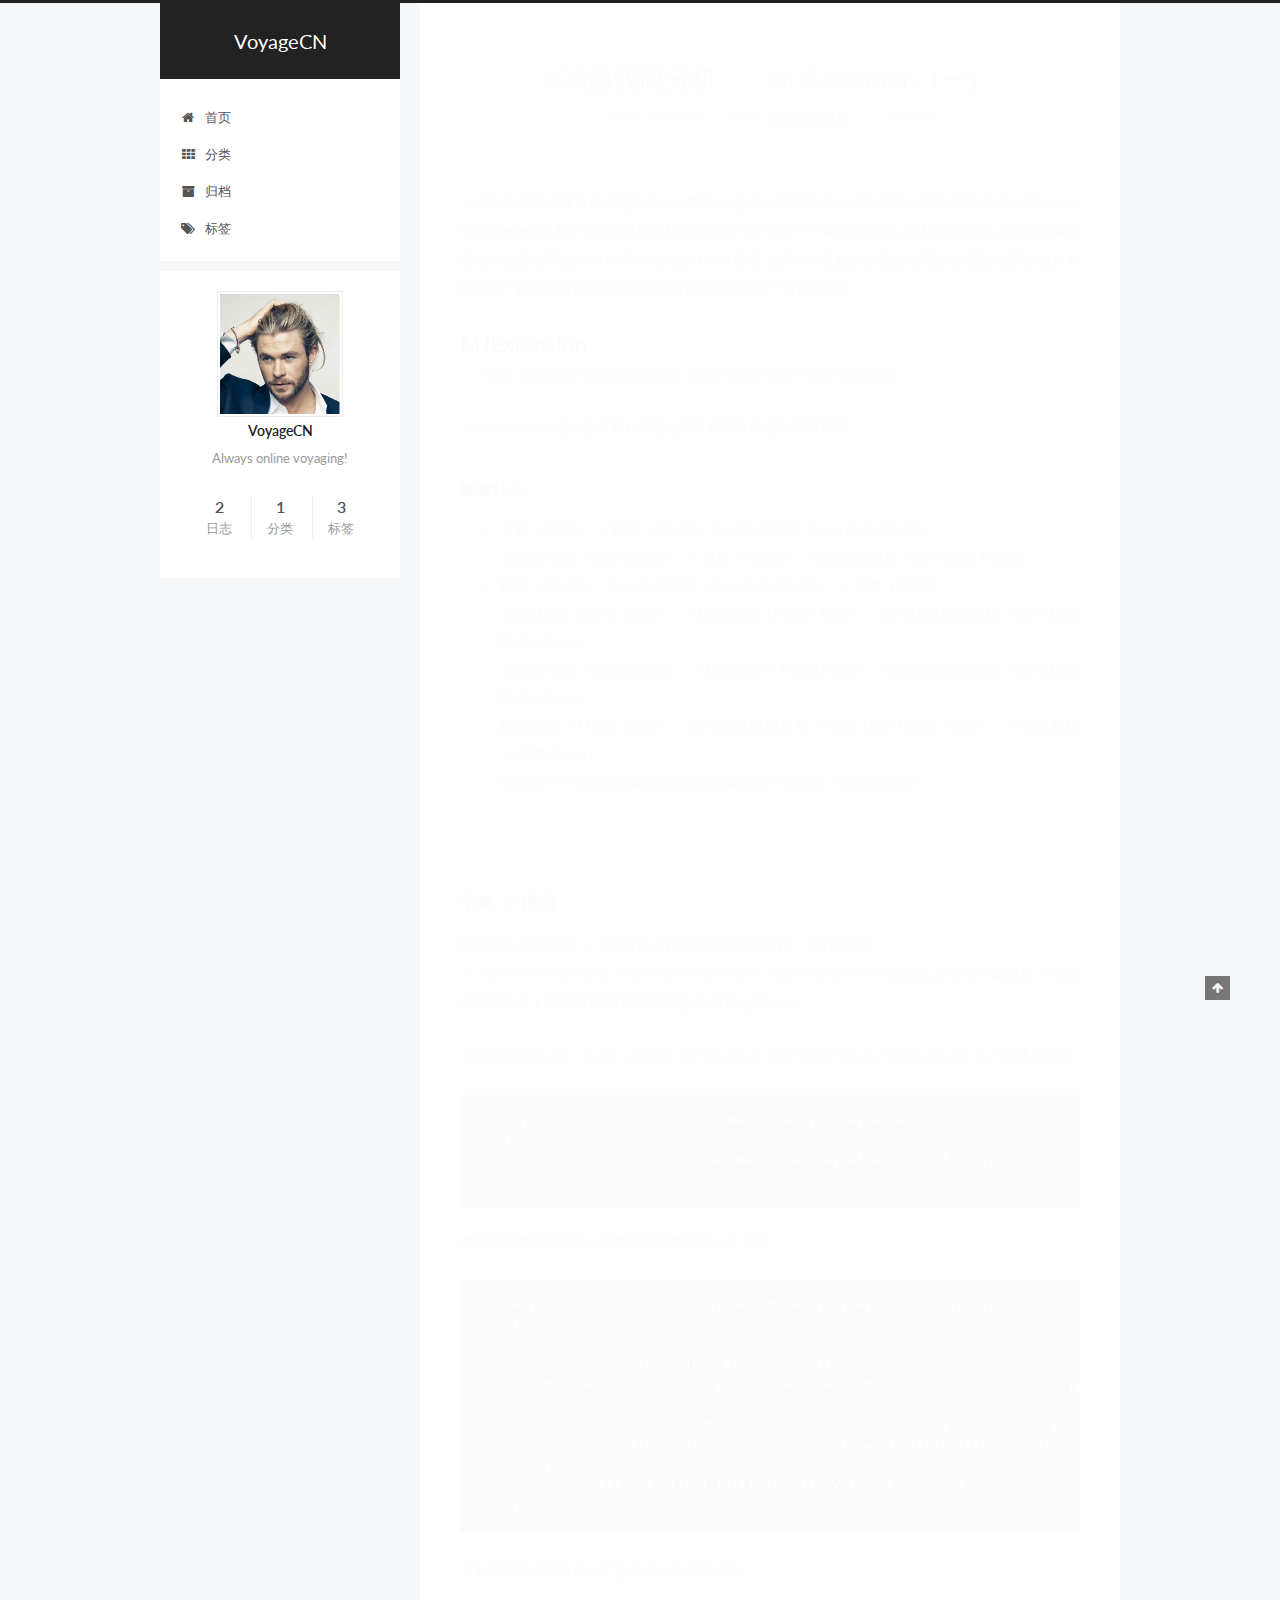
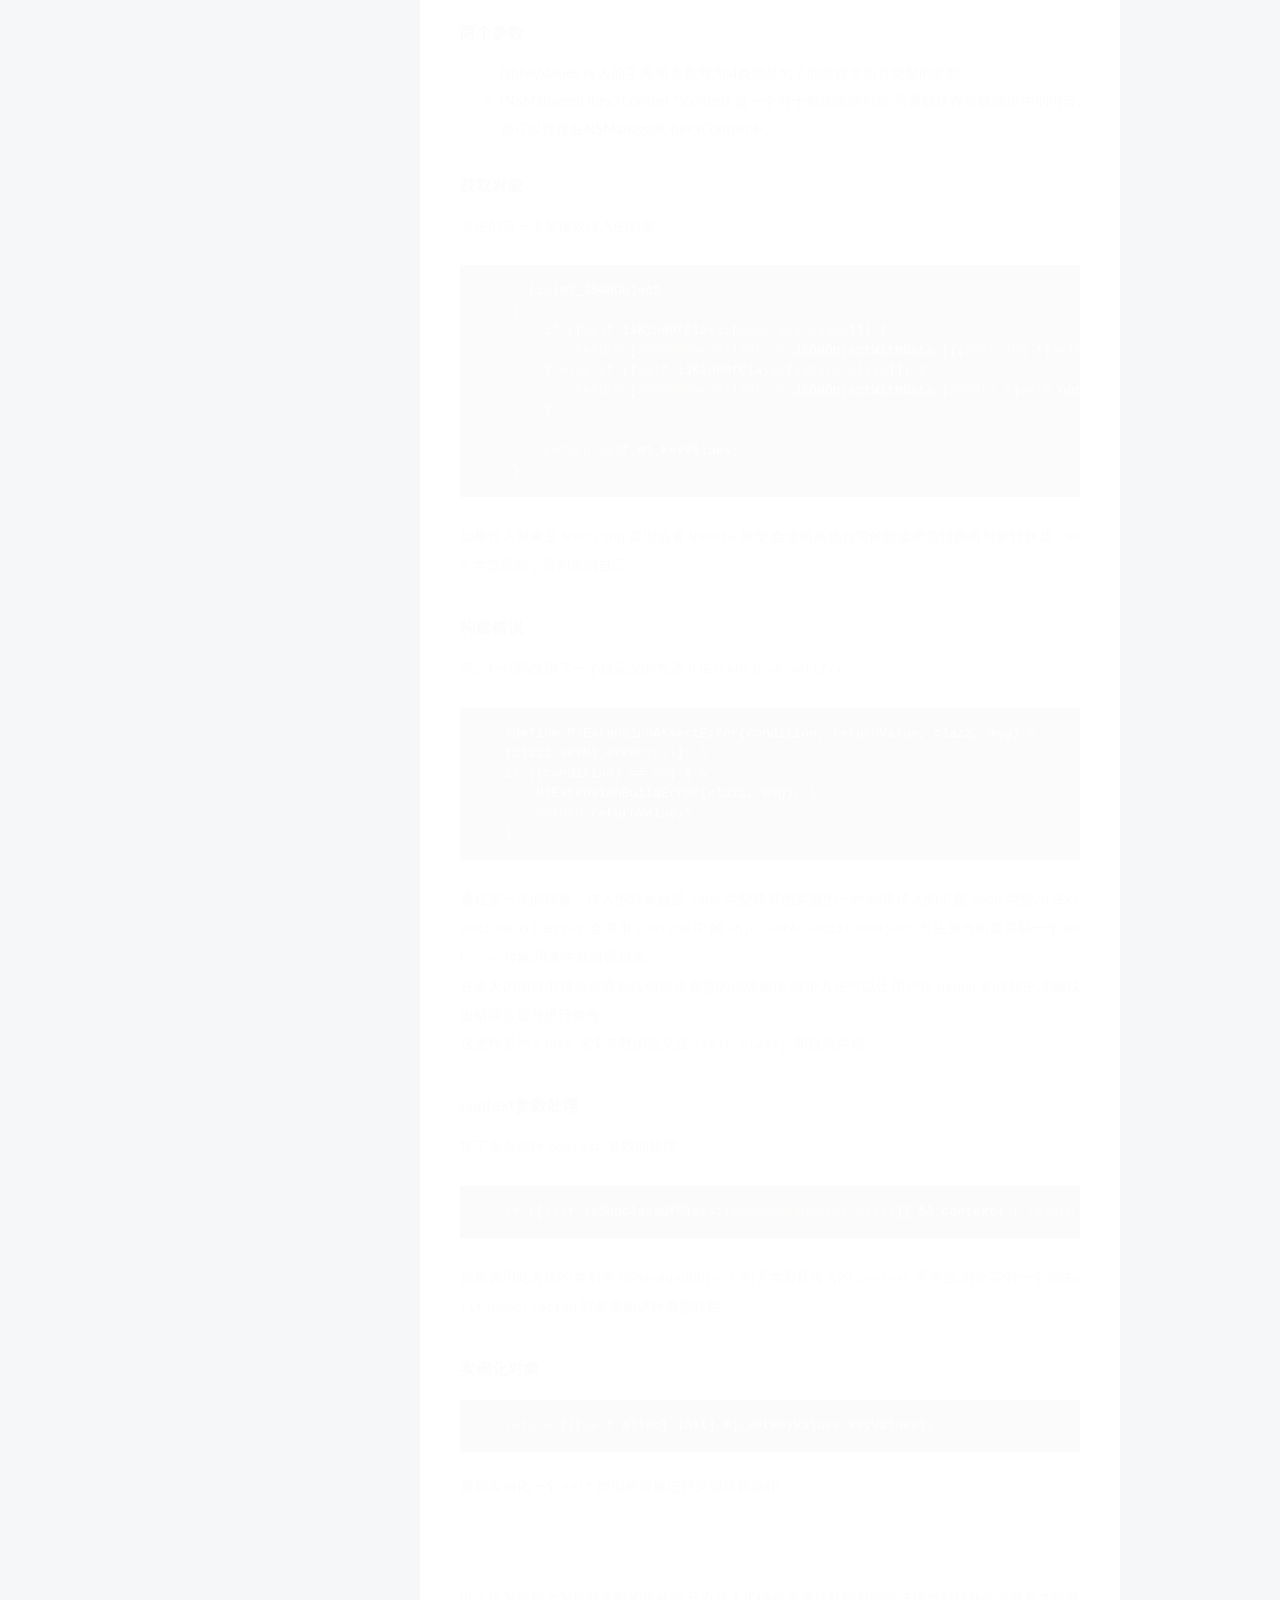
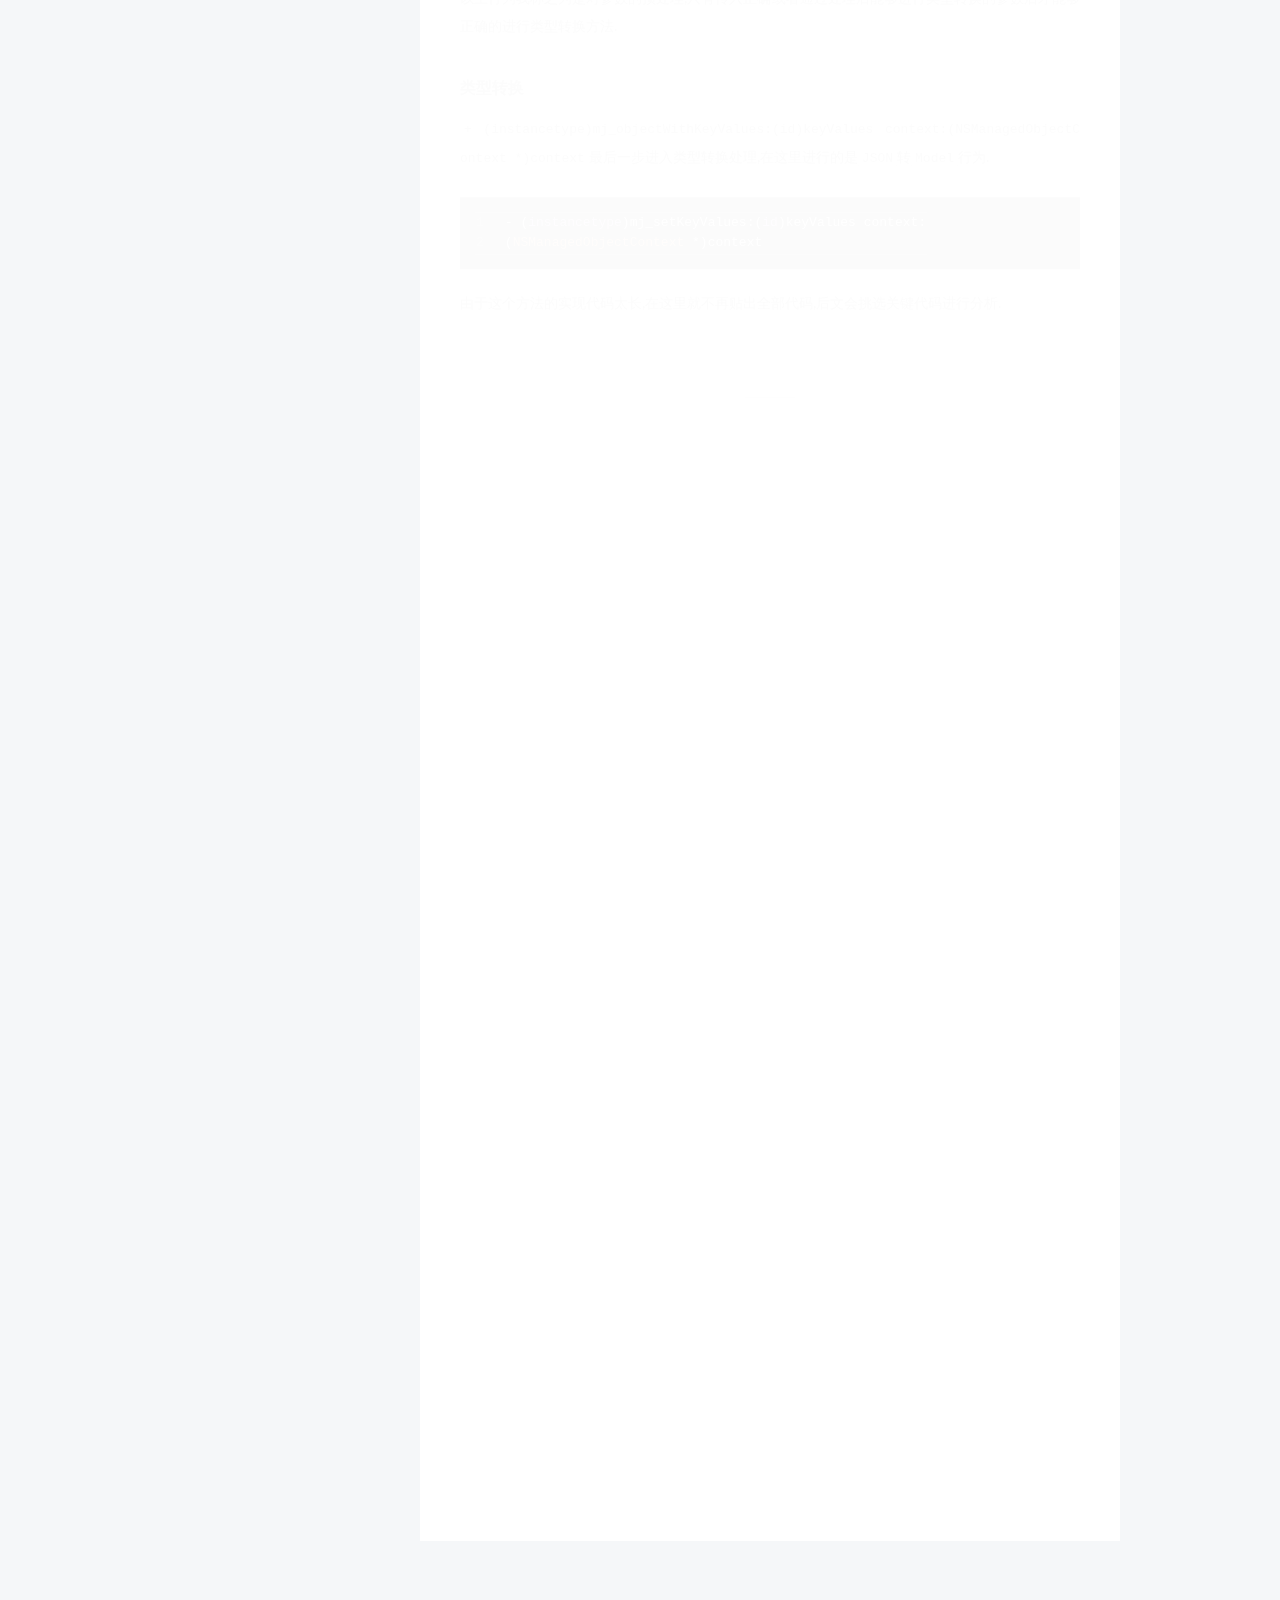
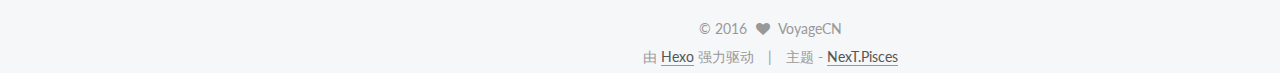
==== commit 47bd28aa: "Site updated: 2016-08-07 22:37:09" ====
--- a/index.html
+++ b/index.html
@@ -258,6 +258,171 @@
             
               
                 
+                <a class="post-title-link" href="/2016/08/07/iOS源代码分析-MJExtension（一）/" itemprop="url">
+                  iOS源代码分析 ---- MJExtension（一）
+                </a>
+              
+            
+          </h1>
+        
+
+        <div class="post-meta">
+          <span class="post-time">
+            <span class="post-meta-item-icon">
+              <i class="fa fa-calendar-o"></i>
+            </span>
+            <span class="post-meta-item-text">发表于</span>
+            <time itemprop="dateCreated" datetime="2016-08-07T22:23:33+08:00" content="2016-08-07">
+              2016-08-07
+            </time>
+          </span>
+
+          
+            <span class="post-category" >
+              &nbsp; | &nbsp;
+              <span class="post-meta-item-icon">
+                <i class="fa fa-folder-o"></i>
+              </span>
+              <span class="post-meta-item-text">分类于</span>
+              
+                <span itemprop="about" itemscope itemtype="https://schema.org/Thing">
+                  <a href="/categories/iOS源代码分析/" itemprop="url" rel="index">
+                    <span itemprop="name">iOS源代码分析</span>
+                  </a>
+                </span>
+
+                
+                
+
+              
+            </span>
+          
+
+          
+            
+              <span class="post-comments-count">
+                &nbsp; | &nbsp;
+                <a href="/2016/08/07/iOS源代码分析-MJExtension（一）/#comments" itemprop="discussionUrl">
+                  <span class="post-comments-count ds-thread-count" data-thread-key="2016/08/07/iOS源代码分析-MJExtension（一）/" itemprop="commentsCount"></span>
+                </a>
+              </span>
+            
+          
+
+          
+
+          
+          
+             <span id="/2016/08/07/iOS源代码分析-MJExtension（一）/" class="leancloud_visitors" data-flag-title="iOS源代码分析 ---- MJExtension（一）">
+               &nbsp; | &nbsp;
+               <span class="post-meta-item-icon">
+                 <i class="fa fa-eye"></i>
+               </span>
+               <span class="post-meta-item-text">阅读次数 </span>
+               <span class="leancloud-visitors-count"></span>
+              </span>
+          
+
+          
+        </div>
+      </header>
+    
+
+
+    <div class="post-body" itemprop="articleBody">
+
+      
+      
+
+      
+        
+          
+            <p>一直以为能够读懂源代码是件很牛的事情,但是每次都被难懂的语法和复杂架构吓跑,在偶然看到一个叫<a href="http://draveness.me/author/draveness/" target="_blank" rel="external">Draveness</a>的大牛写的源代码分析博客,耐着性子看完了一篇<code>SDWebImage</code>框架的分析,才发觉其实啃源代码没那么可怕,而且对于功力的提升十分显著,尤其偶尔接触到的底层的理解让我豁然开朗,遂打算独自写一篇第三方框架的源代码分析作为自己的第一篇技术博客.</p>
+<h1 id="MJExtension"><a href="#MJExtension" class="headerlink" title="MJExtension"></a>MJExtension</h1><blockquote>
+<p><em>A fast, convenient and nonintrusive conversion between JSON and model.</em></p>
+</blockquote>
+<p><code>MJExtension</code>是一套字典和模型之间互相转换的超轻量级框架.</p>
+<h4 id="能做什么"><a href="#能做什么" class="headerlink" title="能做什么"></a>能做什么</h4><ul>
+<li>字典（JSON）–&gt; 模型（Model） CoreData模型（Core Data Model）</li>
+<li>JSON字符串（JSONString） –&gt; 模型（Model）、CoreData模型（Core Data Model）</li>
+<li>模型（Model）、CoreData模型（Core Data Model） –&gt; 字典（JSON）</li>
+<li>JSON数组（JSON Array） –&gt; 模型数组（Model Array）、CoreData模型数组（Core Data Model Array）</li>
+<li>JSON字符串（JSONString） –&gt; 模型数组（Model Array）、CoreData模型数组（Core Data Model Array）</li>
+<li>模型数组（Model Array）、CoreData模型数组（Core Data Model Array） –&gt; 字典数组（JSON Array）</li>
+<li>只需要一行代码,就能实现模型的所有属性进行Coding（归档和解档）</li>
+</ul>
+<hr>
+<h3 id="字典-gt-模型"><a href="#字典-gt-模型" class="headerlink" title="字典 -&gt; 模型"></a>字典 -&gt; 模型</h3><p>MJExtension提供了一个类方法进行字典转模型的工作，我们通过对<br><code>+ (instancetype)mj_objectWithKeyValues:(id)keyValues</code>方法解析,来开始本篇分析.下面让我们打开这个方法的实现代码<a href="https://github.com/CoderMJLee/MJExtension/blob/master/MJExtension/NSObject%2BMJKeyValue.m" target="_blank" rel="external">NSObject+MJKeyValue.m</a>.</p>
+<p>当然你也可以<code>git clone github git@github.com:CoderMJLee/MJExtension.git</code>到本地来看.</p>
+<figure class="highlight objc"><table><tr><td class="gutter"><pre><div class="line">1</div><div class="line">2</div><div class="line">3</div><div class="line">4</div></pre></td><td class="code"><pre><div class="line">+ (<span class="keyword">instancetype</span>)mj_objectWithKeyValues:(<span class="keyword">id</span>)keyValues</div><div class="line">&#123;</div><div class="line">    <span class="keyword">return</span> [<span class="keyword">self</span> mj_objectWithKeyValues:keyValues context:<span class="literal">nil</span>];</div><div class="line">&#125;</div></pre></td></tr></table></figure>
+<p>使用这个类方法的唯一作用就是调用了另一个方法<br><figure class="highlight objc"><table><tr><td class="gutter"><pre><div class="line">1</div><div class="line">2</div><div class="line">3</div><div class="line">4</div><div class="line">5</div><div class="line">6</div><div class="line">7</div><div class="line">8</div><div class="line">9</div><div class="line">10</div><div class="line">11</div></pre></td><td class="code"><pre><div class="line">+ (<span class="keyword">instancetype</span>)mj_objectWithKeyValues:(<span class="keyword">id</span>)keyValues context:(<span class="built_in">NSManagedObjectContext</span> *)context</div><div class="line">&#123;</div><div class="line">    <span class="comment">// 获得JSON对象</span></div><div class="line">    keyValues = [keyValues mj_JSONObject];</div><div class="line">    MJExtensionAssertError([keyValues isKindOfClass:[<span class="built_in">NSDictionary</span> <span class="keyword">class</span>]], <span class="literal">nil</span>, [<span class="keyword">self</span> <span class="keyword">class</span>], <span class="string">@"keyValues参数不是一个字典"</span>);</div><div class="line">    </div><div class="line">    <span class="keyword">if</span> ([<span class="keyword">self</span> isSubclassOfClass:[<span class="built_in">NSManagedObject</span> <span class="keyword">class</span>]] &amp;&amp; context) &#123;</div><div class="line">        <span class="keyword">return</span> [[<span class="built_in">NSEntityDescription</span> insertNewObjectForEntityForName:<span class="built_in">NSStringFromClass</span>(<span class="keyword">self</span>) inManagedObjectContext:context] mj_setKeyValues:keyValues context:context];</div><div class="line">    &#125;</div><div class="line">    <span class="keyword">return</span> [[[<span class="keyword">self</span> alloc] init] mj_setKeyValues:keyValues];</div><div class="line">&#125;</div></pre></td></tr></table></figure></p>
+<p>下面我们就仔细分析一下这个方法的实现过程.</p>
+<h4 id="两个参数"><a href="#两个参数" class="headerlink" title="两个参数"></a>两个参数</h4><ul>
+<li>(id)keyValues  传入的字典,将参数写为id类型是为了能够接受所有类型的参数</li>
+<li>(NSManagedObjectContext *)context  是一个对于数据库的封装,只要能保存在数据库中的内容,都可以保存在NSManagedObjectContext中.</li>
+</ul>
+<h4 id="获取对象"><a href="#获取对象" class="headerlink" title="获取对象"></a>获取对象</h4><p>方法的第一步是接收传入的对象<br><figure class="highlight objc"><table><tr><td class="gutter"><pre><div class="line">1</div><div class="line">2</div><div class="line">3</div><div class="line">4</div><div class="line">5</div><div class="line">6</div><div class="line">7</div><div class="line">8</div><div class="line">9</div><div class="line">10</div></pre></td><td class="code"><pre><div class="line">- (<span class="keyword">id</span>)mj_JSONObject</div><div class="line">&#123;</div><div class="line">    <span class="keyword">if</span> ([<span class="keyword">self</span> isKindOfClass:[<span class="built_in">NSString</span> <span class="keyword">class</span>]]) &#123;</div><div class="line">        <span class="keyword">return</span> [<span class="built_in">NSJSONSerialization</span> JSONObjectWithData:[((<span class="built_in">NSString</span> *)<span class="keyword">self</span>) dataUsingEncoding:<span class="built_in">NSUTF8StringEncoding</span>] options:kNilOptions error:<span class="literal">nil</span>];</div><div class="line">    &#125; <span class="keyword">else</span> <span class="keyword">if</span> ([<span class="keyword">self</span> isKindOfClass:[<span class="built_in">NSData</span> <span class="keyword">class</span>]]) &#123;</div><div class="line">        <span class="keyword">return</span> [<span class="built_in">NSJSONSerialization</span> JSONObjectWithData:(<span class="built_in">NSData</span> *)<span class="keyword">self</span> options:kNilOptions error:<span class="literal">nil</span>];</div><div class="line">    &#125;</div><div class="line">    </div><div class="line">    <span class="keyword">return</span> <span class="keyword">self</span>.mj_keyValues;</div><div class="line">&#125;</div></pre></td></tr></table></figure></p>
+<p>如果传入对象是<code>NSString</code>类型或者<code>NSData</code>类型,会使用系统自带的数据类型转换将对象转换成<code>JSON</code>类型返回，否则返回自己.</p>
+<h4 id="构建错误"><a href="#构建错误" class="headerlink" title="构建错误"></a>构建错误</h4><p>第二行代码使用了一个自定义的方法<code>MJExtensionAssertError</code><br><figure class="highlight objc"><table><tr><td class="gutter"><pre><div class="line">1</div><div class="line">2</div><div class="line">3</div><div class="line">4</div><div class="line">5</div><div class="line">6</div></pre></td><td class="code"><pre><div class="line"><span class="meta">#define MJExtensionAssertError(condition, returnValue, clazz, msg) \</span></div><div class="line">[clazz setMj_error:<span class="literal">nil</span>]; \</div><div class="line"><span class="keyword">if</span> ((condition) == <span class="literal">NO</span>) &#123; \</div><div class="line">    MJExtensionBuildError(clazz, msg); \</div><div class="line">    <span class="keyword">return</span> returnValue;\</div><div class="line">&#125;</div></pre></td></tr></table></figure></p>
+<p>通过第一步的转换，传入的对象会是<code>JSON</code>类型或其他类型的一种,如果传入的不是<code>JSON</code>类型,<code>MJExtensionBuildError</code>会调用<code>runtime</code>中的<code>objc_setAssociatedObject</code>方法为当前类关联一个<code>NSError</code>对象,用来生成错误日志.<br>在庞大的项目中难免会遇到传值错误类型的低级错误,这个方法可以让用户在<code>debug</code>的过程中准确找出错误位置并进行修改.<br>这里作者为<code>clazz</code>这个参数的定义是<code>[self class]</code>,即自身类别.</p>
+<h4 id="context参数处理"><a href="#context参数处理" class="headerlink" title="context参数处理"></a>context参数处理</h4><p>接下来会进行<code>context</code>参数的处理<br><figure class="highlight objc"><table><tr><td class="gutter"><pre><div class="line">1</div></pre></td><td class="code"><pre><div class="line"><span class="keyword">if</span> ([<span class="keyword">self</span> isSubclassOfClass:[<span class="built_in">NSManagedObject</span> <span class="keyword">class</span>]] &amp;&amp; context) &#123; <span class="keyword">return</span> [[<span class="built_in">NSEntityDescription</span> insertNewObjectForEntityForName:<span class="built_in">NSStringFromClass</span>(<span class="keyword">self</span>) inManagedObjectContext:context] mj_setKeyValues:keyValues context:context]; &#125;</div></pre></td></tr></table></figure></p>
+<p>如果调用此方法的类别为<code>NSManagedObject</code>的子类而且传入的<code>context</code>不为空,则会实例一个<code>NSEntityDescription</code>对象重新进行类型转换.</p>
+<h4 id="实例化对象"><a href="#实例化对象" class="headerlink" title="实例化对象"></a>实例化对象</h4><figure class="highlight objc"><table><tr><td class="gutter"><pre><div class="line">1</div></pre></td><td class="code"><pre><div class="line"><span class="keyword">return</span> [[[<span class="keyword">self</span> alloc] init] mj_setKeyValues:keyValues];</div></pre></td></tr></table></figure>
+<p>最后实例化一个<code>self</code>类型的对象进行类型转换操作.</p>
+<hr>
+<p>以上行为我称之为是对参数的预处理,只有传入正确或者通过处理后能够进行类型转换的参数后才能够正确的进行类型转换方法.</p>
+<h4 id="类型转换"><a href="#类型转换" class="headerlink" title="类型转换"></a>类型转换</h4><p><code>+ (instancetype)mj_objectWithKeyValues:(id)keyValues context:(NSManagedObjectContext *)context</code>最后一步进入类型转换处理,在这里进行的是<code>JSON</code>转<code>Model</code>行为.</p>
+<figure class="highlight objc"><table><tr><td class="gutter"><pre><div class="line">1</div><div class="line">2</div></pre></td><td class="code"><pre><div class="line">- (<span class="keyword">instancetype</span>)mj_setKeyValues:(<span class="keyword">id</span>)keyValues context:</div><div class="line">(<span class="built_in">NSManagedObjectContext</span> *)context</div></pre></td></tr></table></figure>
+<p>由于这个方法的实现代码太长,在这里就不再贴出全部代码,后文会挑选关键代码进行分析.</p>
+
+          
+        
+      
+    </div>
+
+    <div>
+      
+    </div>
+
+    <div>
+      
+    </div>
+
+    <footer class="post-footer">
+      
+
+      
+
+      
+      
+        <div class="post-eof"></div>
+      
+    </footer>
+  </article>
+
+
+    
+      
+
+  
+  
+
+  
+  
+  
+
+  <article class="post post-type-normal " itemscope itemtype="http://schema.org/Article">
+
+    
+      <header class="post-header">
+
+        
+        
+          <h1 class="post-title" itemprop="name headline">
+            
+            
+              
+                
                 <a class="post-title-link" href="/2016/08/05/hello-world/" itemprop="url">
                   Hello World
                 </a>
@@ -396,13 +561,27 @@
         <nav class="site-state motion-element">
           <div class="site-state-item site-state-posts">
             <a href="/archives">
-              <span class="site-state-item-count">1</span>
+              <span class="site-state-item-count">2</span>
               <span class="site-state-item-name">日志</span>
             </a>
           </div>
 
           
-
+            <div class="site-state-item site-state-categories">
+              <a href="/categories">
+                <span class="site-state-item-count">1</span>
+                <span class="site-state-item-name">分类</span>
+              </a>
+            </div>
+          
+
+          
+            <div class="site-state-item site-state-tags">
+              <a href="/tags">
+                <span class="site-state-item-count">3</span>
+                <span class="site-state-item-name">标签</span>
+              </a>
+            </div>
           
 
         </nav>
--- a/css/main.css
+++ b/css/main.css
@@ -1664,7 +1664,7 @@
   width: 4px;
   height: 4px;
   border-radius: 50%;
-  background: #83d524;
+  background: #d538a6;
 }
 .links-of-blogroll {
   font-size: 13px;
